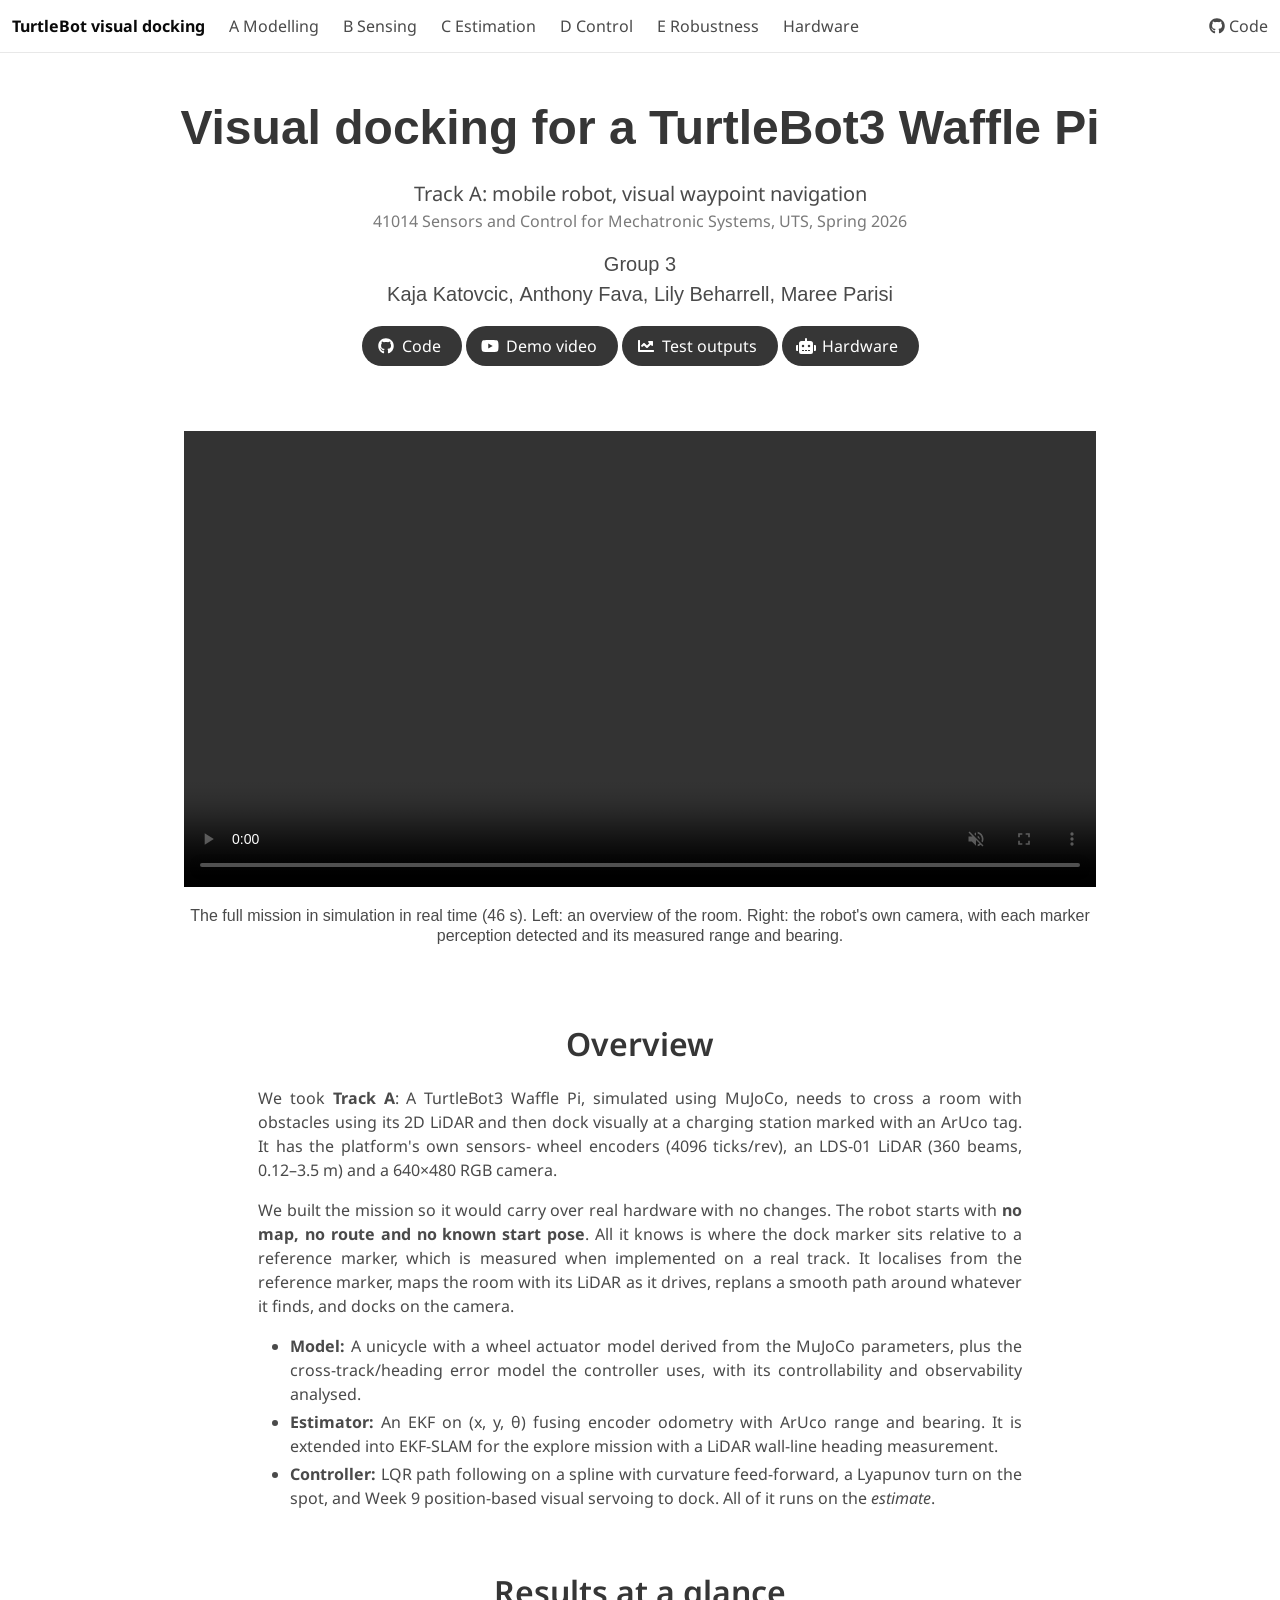
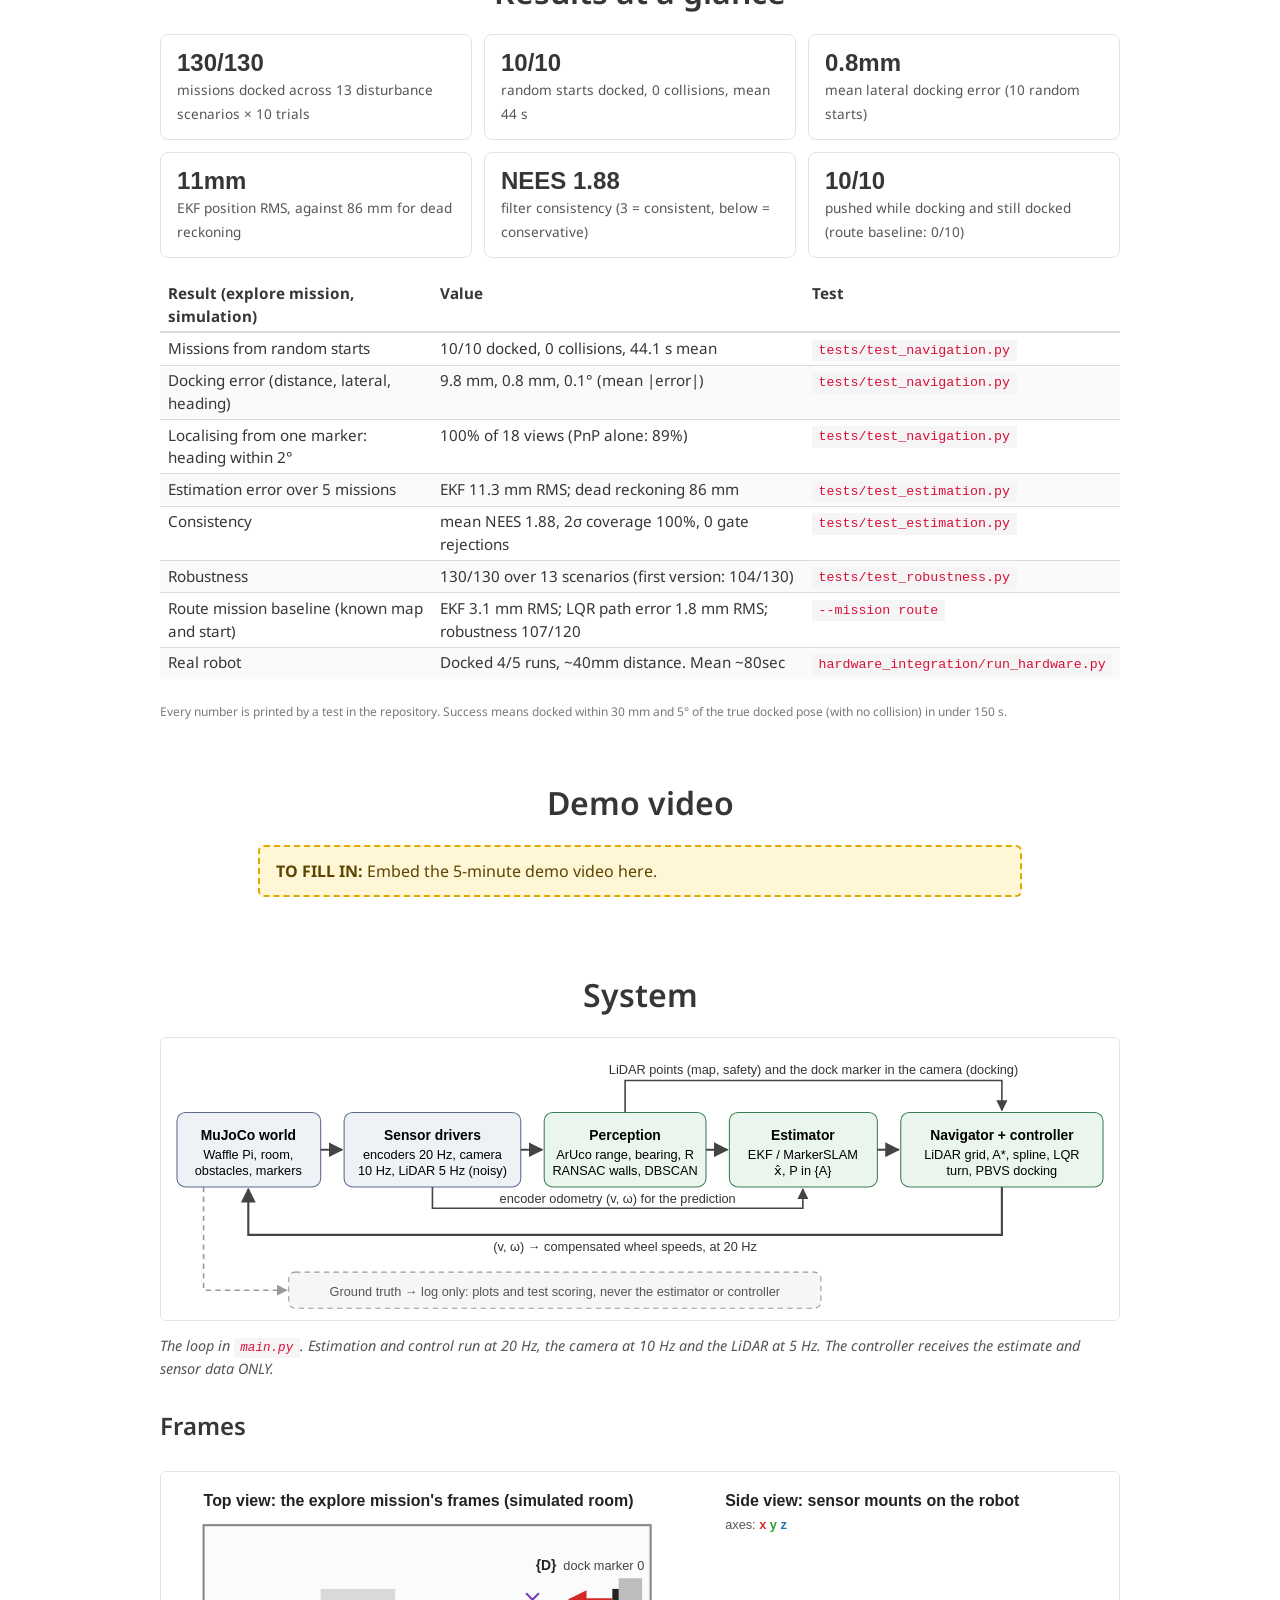
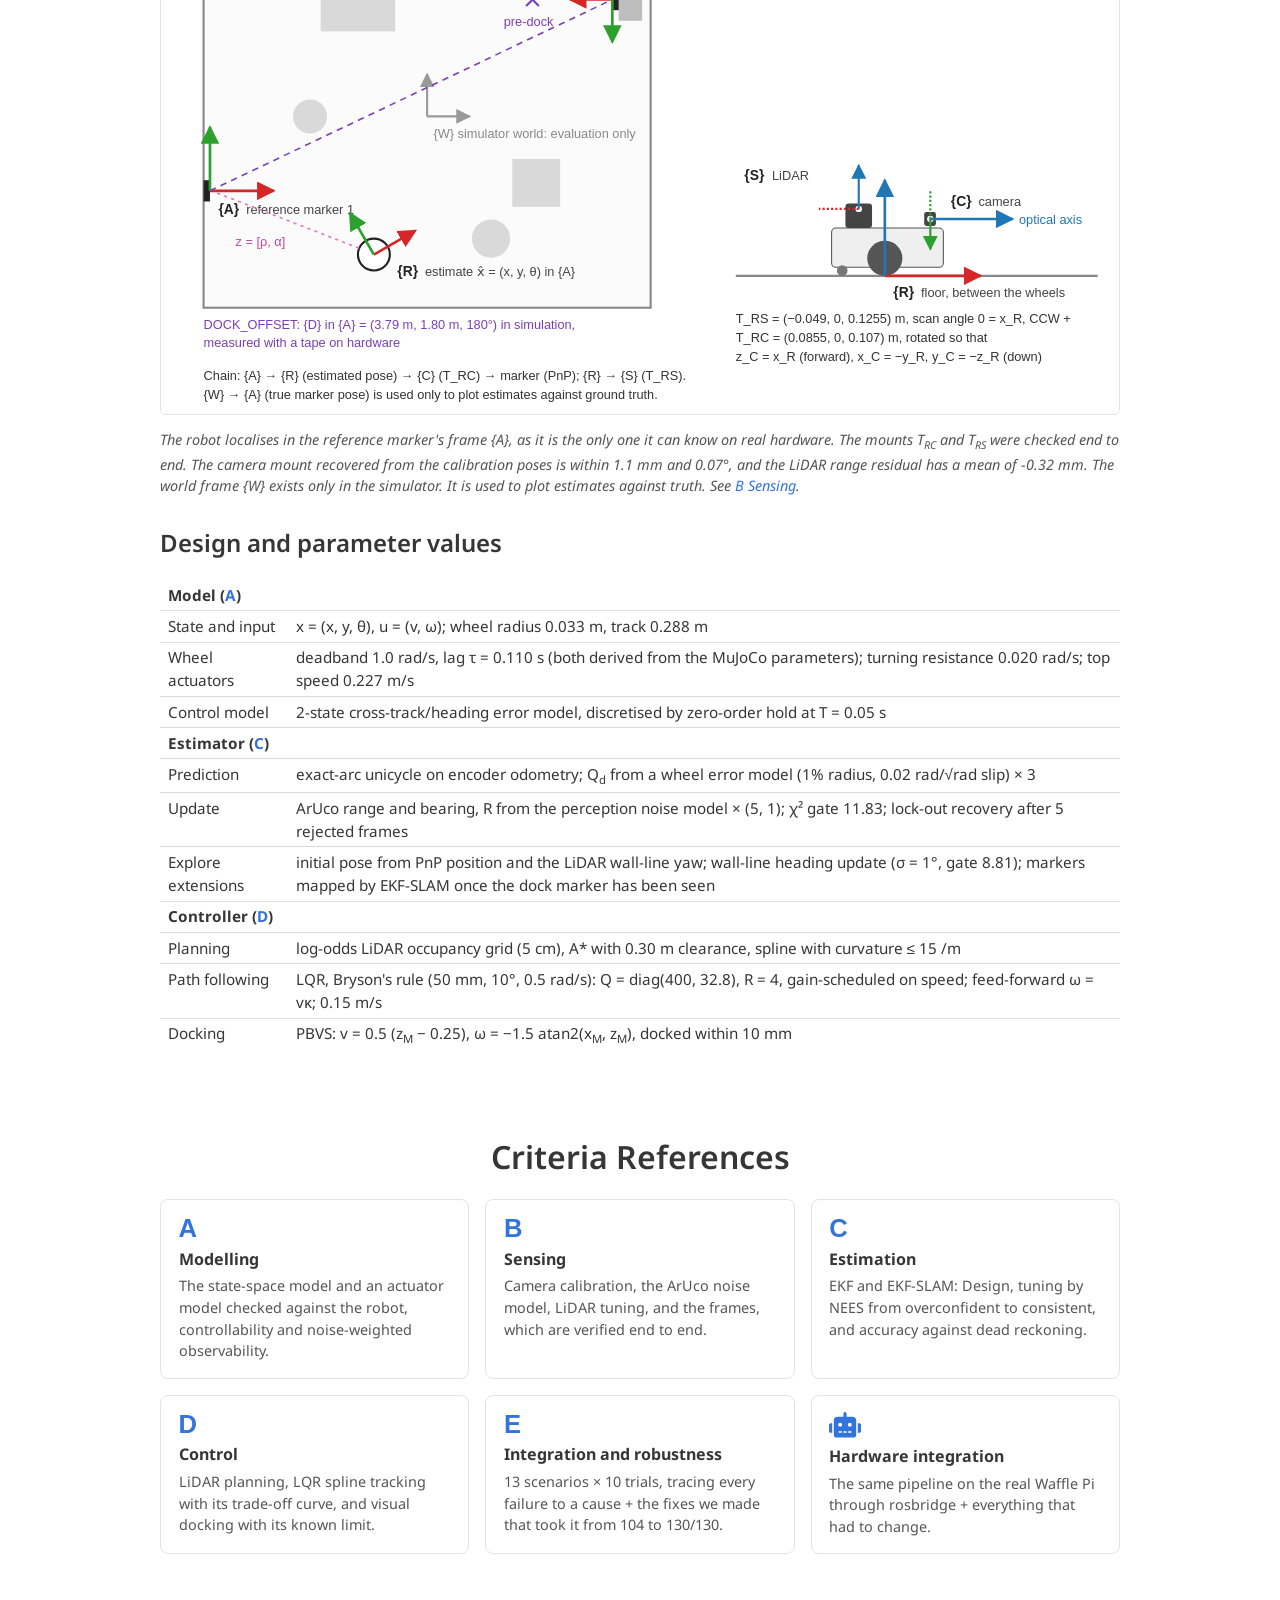
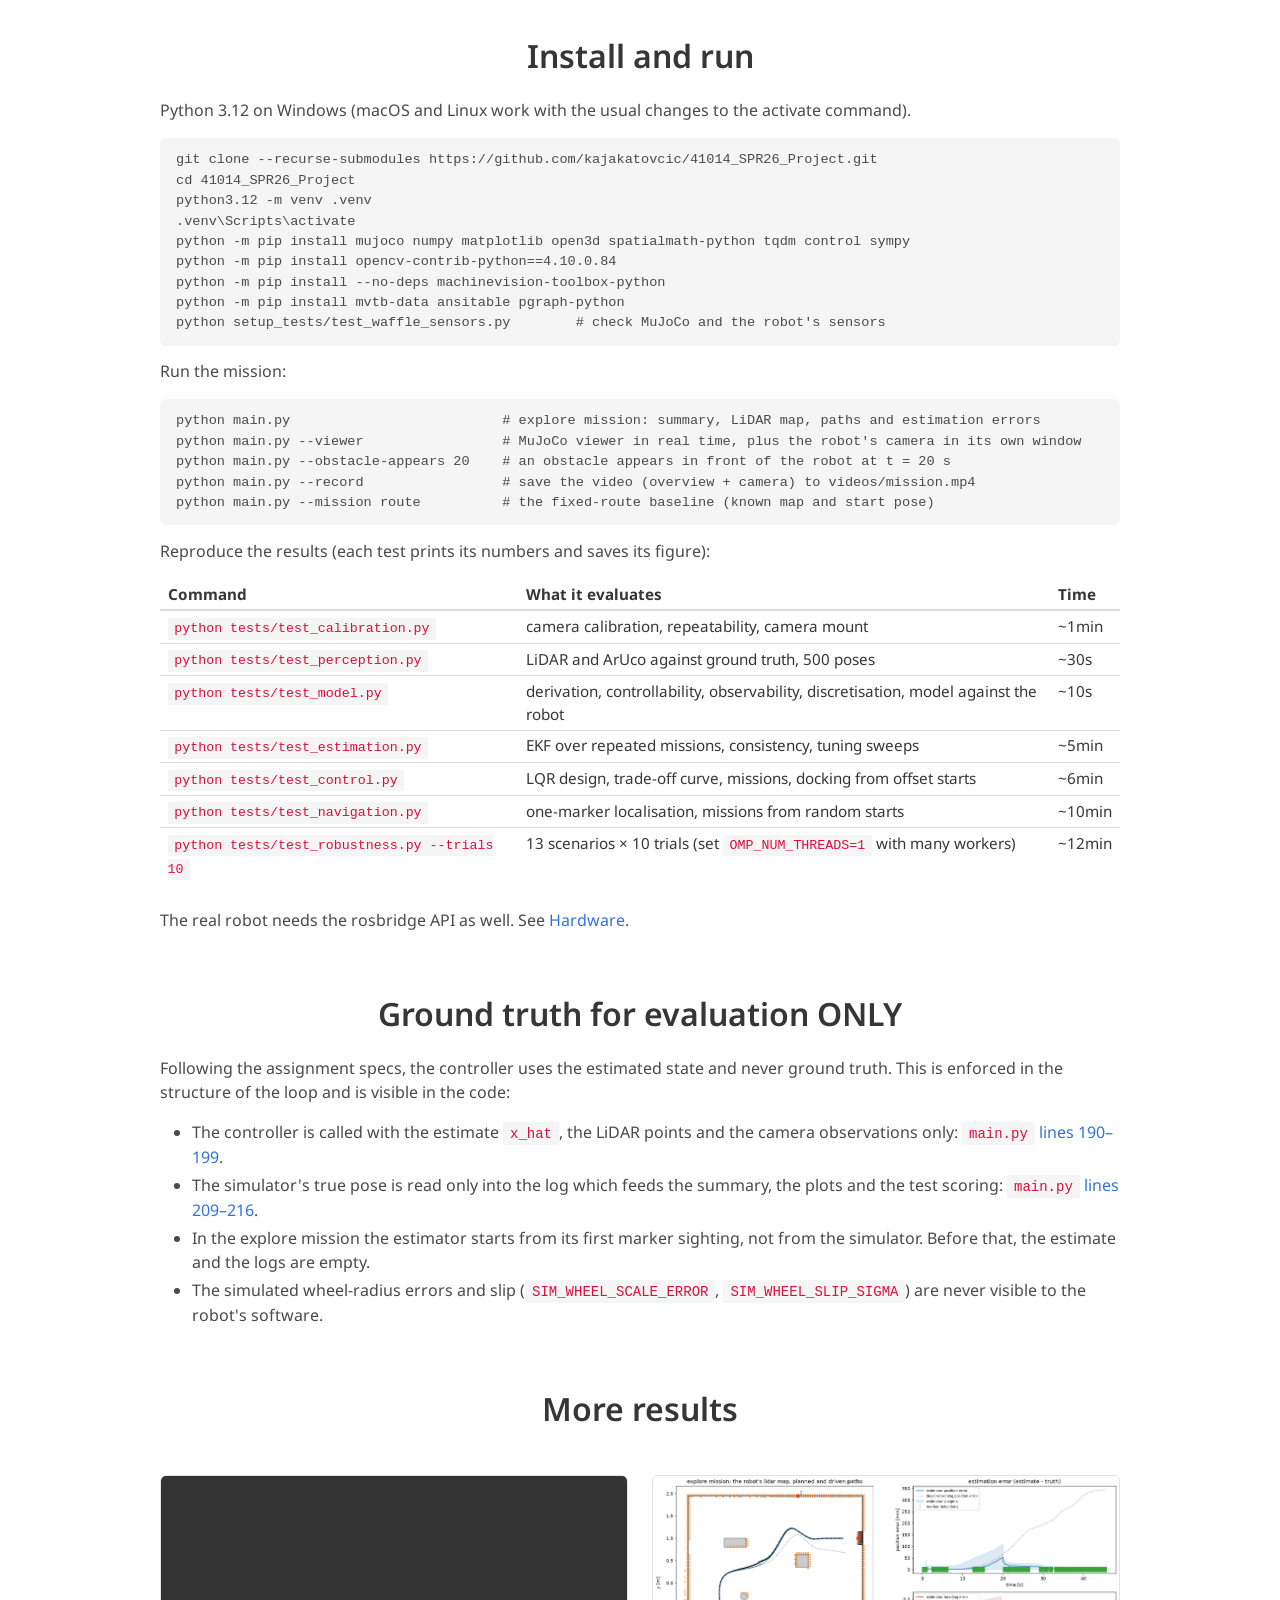
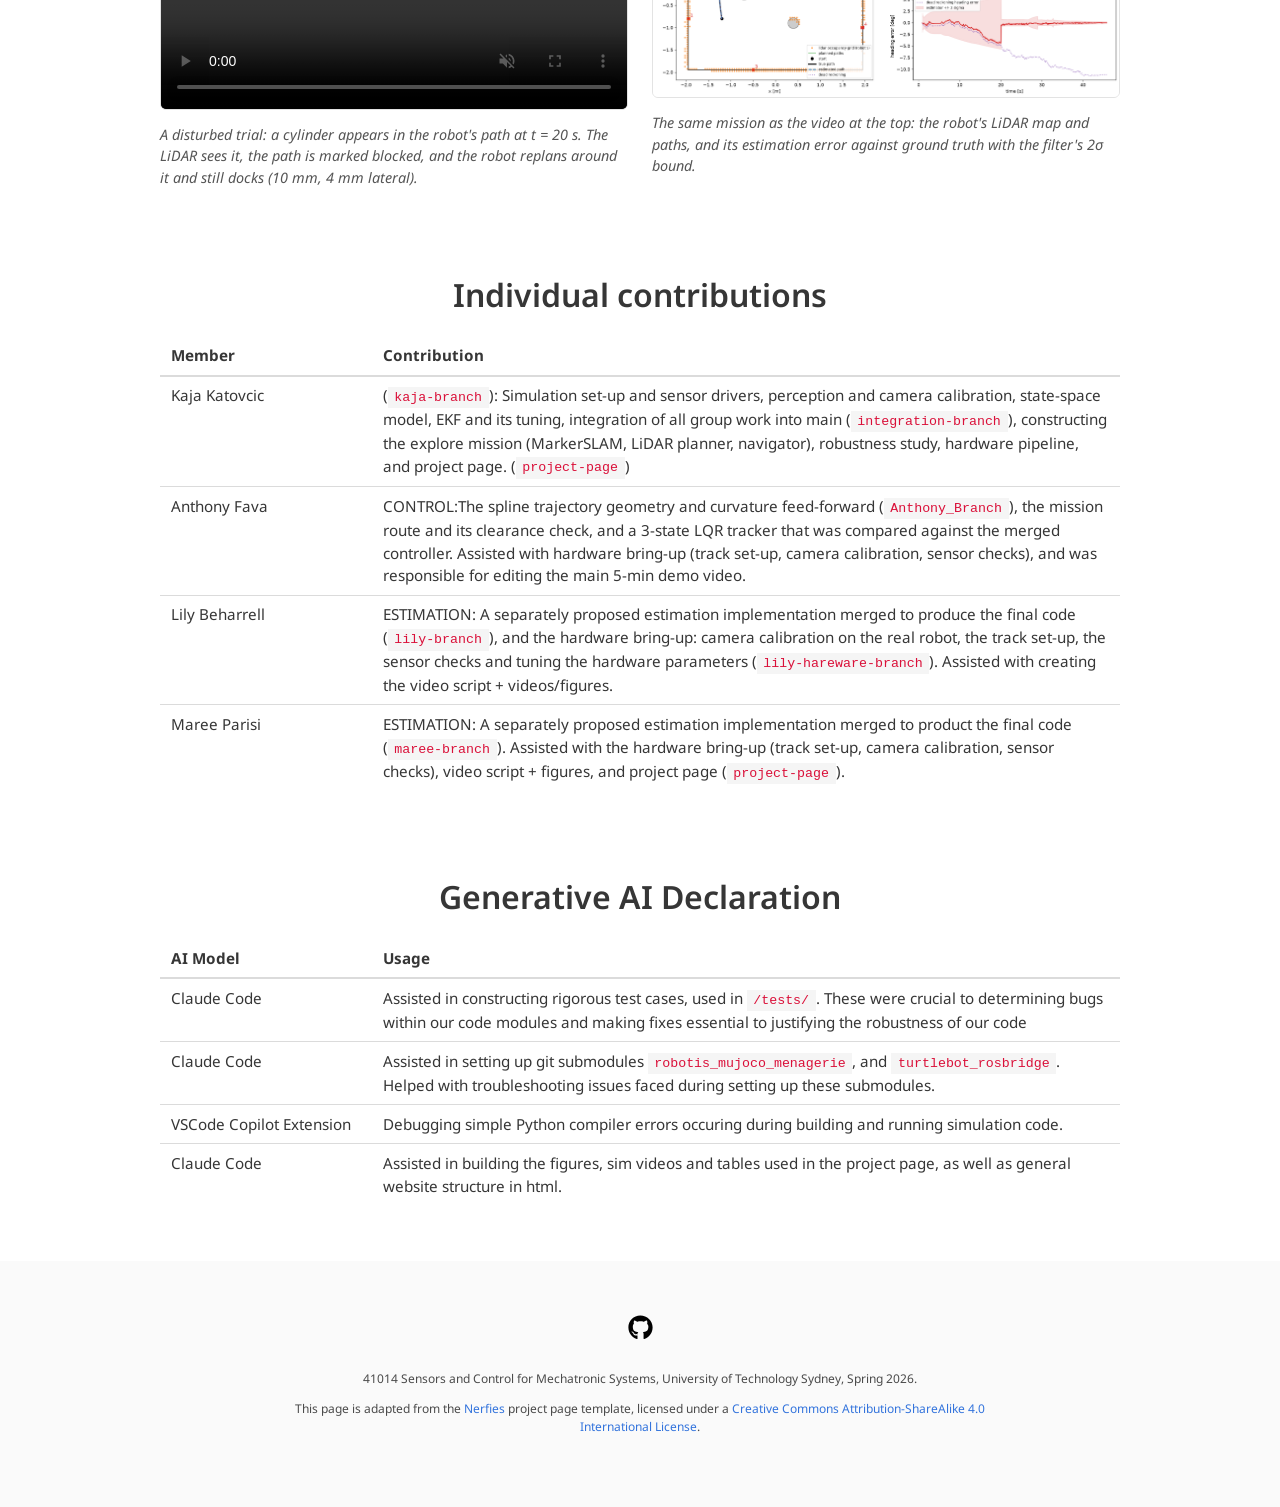
==== index.html @ 9cd551b8 "Project page: overview, criteria A-E and hardware pages" ====
<!DOCTYPE html>
<html lang="en">
<head>
  <meta charset="utf-8">
  <meta name="description"
        content="41014 Sensors and Control - Track A: A TurtleBot3 Waffle Pi that localises from an ArUco marker, plans around obstacles on its own LiDAR map, tracks a spline with LQR and docks visually at its charger.">
  <meta name="keywords" content="TurtleBot3, EKF, LQR, visual servoing, ArUco, MuJoCo, LiDAR">
  <meta name="viewport" content="width=device-width, initial-scale=1">
  <title>TurtleBot Visual Docking</title>

  <link href="https://fonts.googleapis.com/css?family=Google+Sans|Noto+Sans|Castoro" rel="stylesheet">
  <link rel="stylesheet" href="./static/css/bulma.min.css">
  <link rel="stylesheet" href="./static/css/fontawesome.all.min.css">
  <link rel="stylesheet" href="./static/css/index.css">
  <link rel="stylesheet" href="./static/css/project.css">
  <link rel="icon" href="./static/images/favicon.svg">

  <script src="https://ajax.googleapis.com/ajax/libs/jquery/3.5.1/jquery.min.js"></script>
  <script defer src="./static/js/fontawesome.all.min.js"></script>
  <script src="./static/js/index.js"></script>
</head>
<body>

<nav class="navbar" role="navigation" aria-label="main navigation">
  <div class="navbar-brand">
    <a class="navbar-item has-text-weight-bold is-active" href="./index.html">TurtleBot visual docking</a>
    <a role="button" class="navbar-burger" aria-label="menu" aria-expanded="false">
      <span aria-hidden="true"></span>
      <span aria-hidden="true"></span>
      <span aria-hidden="true"></span>
    </a>
  </div>
  <div class="navbar-menu">
    <div class="navbar-start">
      <a class="navbar-item" href="./modelling.html">A&nbsp;Modelling</a>
      <a class="navbar-item" href="./sensing.html">B&nbsp;Sensing</a>
      <a class="navbar-item" href="./estimation.html">C&nbsp;Estimation</a>
      <a class="navbar-item" href="./control.html">D&nbsp;Control</a>
      <a class="navbar-item" href="./robustness.html">E&nbsp;Robustness</a>
      <a class="navbar-item" href="./hardware.html">Hardware</a>
    </div>
    <div class="navbar-end">
      <a class="navbar-item" href="https://github.com/kajakatovcic/41014_SPR26_Project">
        <span class="icon"><i class="fab fa-github"></i></span><span>Code</span>
      </a>
    </div>
  </div>
</nav>


<section class="hero">
  <div class="hero-body">
    <div class="container is-max-desktop">
      <div class="columns is-centered">
        <div class="column has-text-centered">
          <h1 class="title is-1 publication-title">Visual docking for a TurtleBot3 Waffle Pi</h1>
          <p class="is-size-5">Track A: mobile robot, visual waypoint navigation</p>
          <p class="is-size-6 has-text-grey">41014 Sensors and Control for Mechatronic Systems, UTS, Spring 2026</p>

          <p class="is-size-5 publication-authors" style="margin-top: 1rem;">
            Group 3
          </p>
          <div class="is-size-5 publication-authors">
            <span class="author-block">Kaja Katovcic,</span>
            <span class="author-block">Anthony Fava,</span>
            <span class="author-block">Lily Beharrell,</span>
            <span class="author-block">Maree Parisi</span>
          </div>

          <div class="column has-text-centered">
            <div class="publication-links">
              <span class="link-block">
                <a href="https://github.com/kajakatovcic/41014_SPR26_Project"
                   class="external-link button is-normal is-rounded is-dark">
                  <span class="icon"><i class="fab fa-github"></i></span>
                  <span>Code</span>
                </a>
              </span>
              <span class="link-block">
                <a href="#demo" class="button is-normal is-rounded is-dark">
                  <span class="icon"><i class="fab fa-youtube"></i></span>
                  <span>Demo video</span>
                </a>
              </span>
              <span class="link-block">
                <a href="https://github.com/kajakatovcic/41014_SPR26_Project/tree/main/findings"
                   class="external-link button is-normal is-rounded is-dark">
                  <span class="icon"><i class="fas fa-chart-line"></i></span>
                  <span>Test outputs</span>
                </a>
              </span>
              <span class="link-block">
                <a href="./hardware.html" class="button is-normal is-rounded is-dark">
                  <span class="icon"><i class="fas fa-robot"></i></span>
                  <span>Hardware</span>
                </a>
              </span>
            </div>
          </div>
        </div>
      </div>
    </div>
  </div>
</section>


<section class="hero teaser">
  <div class="container is-max-desktop">
    <div class="hero-body">
      <video id="teaser" autoplay muted loop playsinline controls width="100%">
        <source src="./static/videos/mission.mp4" type="video/mp4">
      </video>
      <h2 class="subtitle has-text-centered is-size-6" style="margin-top: 0.75rem;">
        The full mission in simulation in real time (46&nbsp;s). Left: an overview of the room. Right: the robot's own
        camera, with each marker perception detected and its measured range and bearing.
      </h2>
    </div>
  </div>
</section>


<section class="section section-tight">
  <div class="container is-max-desktop">
    <div class="columns is-centered">
      <div class="column is-four-fifths">
        <h2 class="title is-3 has-text-centered">Overview</h2>
        <div class="content has-text-justified">
          <p>
            We took <b>Track A</b>: A TurtleBot3 Waffle Pi, simulated using MuJoCo, needs to cross a room with obstacles using
            its 2D LiDAR and then dock visually at a charging station marked with an ArUco tag. It has the platform's
            own sensors- wheel encoders (4096 ticks/rev), an LDS-01 LiDAR (360 beams, 0.12&ndash;3.5&nbsp;m) and a
            640&times;480 RGB camera.
          </p>
          <p>
            We built the mission so it would carry over real hardware with no changes. The robot starts with
            <b>no map, no route and no known start pose</b>. All it knows is where the dock marker sits relative to a
            reference marker, which is measured when implemented on a real track. It localises from the reference marker, maps the
            room with its LiDAR as it drives, replans a smooth path around whatever it finds, and docks on the camera.
          </p>
          <ul>
            <li><b>Model:</b> A unicycle with a wheel actuator model derived from the MuJoCo parameters, plus the
              cross-track/heading error model the controller uses, with its controllability and observability analysed.</li>
            <li><b>Estimator:</b> An EKF on (x, y, &theta;) fusing encoder odometry with ArUco range and bearing. It is
              extended into EKF-SLAM for the explore mission with a LiDAR wall-line heading measurement.</li>
            <li><b>Controller:</b> LQR path following on a spline with curvature feed-forward, a Lyapunov turn on the
              spot, and Week&nbsp;9 position-based visual servoing to dock. All of it runs on the <i>estimate</i>.</li>
          </ul>
        </div>
      </div>
    </div>
  </div>
</section>


<section class="section section-tight">
  <div class="container is-max-desktop">
    <h2 class="title is-3 has-text-centered">Results at a glance</h2>
    <div class="stat-grid three">
      <div class="stat"><strong>130/130</strong><span>missions docked across 13 disturbance scenarios &times; 10 trials</span></div>
      <div class="stat"><strong>10/10</strong><span>random starts docked, 0 collisions, mean 44&nbsp;s</span></div>
      <div class="stat"><strong>0.8mm</strong><span>mean lateral docking error (10 random starts)</span></div>
      <div class="stat"><strong>11mm</strong><span>EKF position RMS, against 86&nbsp;mm for dead reckoning</span></div>
      <div class="stat"><strong>NEES 1.88</strong><span>filter consistency (3 = consistent, below = conservative)</span></div>
      <div class="stat"><strong>10/10</strong><span>pushed while docking and still docked (route baseline: 0/10)</span></div>
    </div>
    <div class="content">
      <div class="table-wrap">
        <table class="table is-striped is-narrow is-fullwidth">
          <thead>
            <tr><th>Result (explore mission, simulation)</th><th>Value</th><th>Test</th></tr>
          </thead>
          <tbody>
            <tr><td>Missions from random starts</td><td>10/10 docked, 0 collisions, 44.1&nbsp;s mean</td><td><code>tests/test_navigation.py</code></td></tr>
            <tr><td>Docking error (distance, lateral, heading)</td><td>9.8&nbsp;mm, 0.8&nbsp;mm, 0.1&deg; (mean |error|)</td><td><code>tests/test_navigation.py</code></td></tr>
            <tr><td>Localising from one marker: heading within 2&deg;</td><td>100% of 18 views (PnP alone: 89%)</td><td><code>tests/test_navigation.py</code></td></tr>
            <tr><td>Estimation error over 5 missions</td><td>EKF 11.3&nbsp;mm RMS; dead reckoning 86&nbsp;mm</td><td><code>tests/test_estimation.py</code></td></tr>
            <tr><td>Consistency</td><td>mean NEES 1.88, 2&sigma; coverage 100%, 0 gate rejections</td><td><code>tests/test_estimation.py</code></td></tr>
            <tr><td>Robustness</td><td>130/130 over 13 scenarios (first version: 104/130)</td><td><code>tests/test_robustness.py</code></td></tr>
            <tr><td>Route mission baseline (known map and start)</td><td>EKF 3.1&nbsp;mm RMS; LQR path error 1.8&nbsp;mm RMS; robustness 107/120</td><td><code>--mission route</code></td></tr>
            <tr><td>Real robot</td><td>Docked 4/5 runs, ~40mm distance. Mean ~80sec</td><td><code>hardware_integration/run_hardware.py</code></td></tr>
          </tbody>
        </table>
      </div>
      <p class="is-size-7 has-text-grey">
        Every number is printed by a test in the repository.
        Success means docked within 30&nbsp;mm and 5&deg; of the true docked pose (with no collision) in under 150&nbsp;s.
      </p>
    </div>
  </div>
</section>


<section class="section section-tight" id="demo">
  <div class="container is-max-desktop">
    <div class="columns is-centered has-text-centered">
      <div class="column is-four-fifths">
        <h2 class="title is-3">Demo video</h2>
        <!-- TODO: upload the 5-minute video (YouTube, unlisted), then replace this block with:
        <div class="publication-video">
          <iframe src="https://www.youtube.com/embed/VIDEO_ID?rel=0"
                  frameborder="0" allow="autoplay; encrypted-media" allowfullscreen></iframe>
        </div>
        -->
        <div class="todo has-text-left">
          Embed the 5-minute demo video here. 
        </div>
      </div>
    </div>
  </div>
</section>


<section class="section section-tight">
  <div class="container is-max-desktop">
    <h2 class="title is-3 has-text-centered">System</h2>
    <div class="content">
      <figure class="fig">
        <img src="./static/figures/pipeline.svg" alt="Pipeline: MuJoCo world, sensor drivers, perception, estimator, navigator and controller, wheel commands back to the world; ground truth only to the log">
        <figcaption>
          The loop in <code>main.py</code>. Estimation and control run at 20&nbsp;Hz, the camera at 10&nbsp;Hz and the LiDAR
          at 5&nbsp;Hz. The controller receives the estimate and sensor data ONLY.
        </figcaption>
      </figure>

      <h3 class="title is-4">Frames</h3>
      <figure class="fig">
        <img src="./static/figures/frames.svg" alt="Frame diagram: reference marker frame A, dock marker D, robot R, camera C, LiDAR S, and the simulator world W used only for evaluation">
        <figcaption>
          The robot localises in the reference marker's frame {A}, as it is the only one it can know on real
          hardware. The mounts T<sub>RC</sub> and T<sub>RS</sub> were checked end to end. The camera mount recovered
          from the calibration poses is within 1.1&nbsp;mm and 0.07&deg;, and the LiDAR range residual has a mean of
          &minus;0.32&nbsp;mm. The world frame {W} exists only in the simulator. It is used to plot estimates against
          truth. See <a href="./sensing.html#frames">B&nbsp;Sensing</a>.
        </figcaption>
      </figure>

      <h3 class="title is-4">Design and parameter values</h3>
      <div class="table-wrap">
        <table class="table is-narrow is-fullwidth">
          <tbody>
            <tr><th colspan="2">Model (<a href="./modelling.html">A</a>)</th></tr>
            <tr><td>State and input</td><td>x = (x, y, &theta;), u = (v, &omega;); wheel radius 0.033&nbsp;m, track 0.288&nbsp;m</td></tr>
            <tr><td>Wheel actuators</td><td>deadband 1.0&nbsp;rad/s, lag &tau; = 0.110&nbsp;s (both derived from the MuJoCo parameters); turning resistance 0.020&nbsp;rad/s; top speed 0.227&nbsp;m/s</td></tr>
            <tr><td>Control model</td><td>2-state cross-track/heading error model, discretised by zero-order hold at T = 0.05&nbsp;s</td></tr>
            <tr><th colspan="2">Estimator (<a href="./estimation.html">C</a>)</th></tr>
            <tr><td>Prediction</td><td>exact-arc unicycle on encoder odometry; Q<sub>d</sub> from a wheel error model (1% radius, 0.02&nbsp;rad/&radic;rad slip) &times; 3</td></tr>
            <tr><td>Update</td><td>ArUco range and bearing, R from the perception noise model &times; (5, 1); &chi;&sup2; gate 11.83; lock-out recovery after 5 rejected frames</td></tr>
            <tr><td>Explore extensions</td><td>initial pose from PnP position and the LiDAR wall-line yaw; wall-line heading update (&sigma; = 1&deg;, gate 8.81); markers mapped by EKF-SLAM once the dock marker has been seen</td></tr>
            <tr><th colspan="2">Controller (<a href="./control.html">D</a>)</th></tr>
            <tr><td>Planning</td><td>log-odds LiDAR occupancy grid (5&nbsp;cm), A* with 0.30&nbsp;m clearance, spline with curvature &le; 15&nbsp;/m</td></tr>
            <tr><td>Path following</td><td>LQR, Bryson's rule (50&nbsp;mm, 10&deg;, 0.5&nbsp;rad/s): Q = diag(400, 32.8), R = 4, gain-scheduled on speed; feed-forward &omega; = v&kappa;; 0.15&nbsp;m/s</td></tr>
            <tr><td>Docking</td><td>PBVS: v = 0.5 (z<sub>M</sub> &minus; 0.25), &omega; = &minus;1.5 atan2(x<sub>M</sub>, z<sub>M</sub>), docked within 10&nbsp;mm</td></tr>
          </tbody>
        </table>
      </div>
    </div>
  </div>
</section>


<section class="section section-tight">
  <div class="container is-max-desktop">
    <h2 class="title is-3 has-text-centered">Criteria References</h2>
    <div class="criteria-grid">
      <a class="criterion-card" href="./modelling.html">
        <div class="letter">A</div><div class="name">Modelling</div>
        <p>The state-space model and an actuator model checked against the robot, controllability and noise-weighted observability.</p>
      </a>
      <a class="criterion-card" href="./sensing.html">
        <div class="letter">B</div><div class="name">Sensing</div>
        <p>Camera calibration, the ArUco noise model, LiDAR tuning, and the frames, which are verified end to end.</p>
      </a>
      <a class="criterion-card" href="./estimation.html">
        <div class="letter">C</div><div class="name">Estimation</div>
        <p>EKF and EKF-SLAM: Design, tuning by NEES from overconfident to consistent, and accuracy against dead reckoning.</p>
      </a>
      <a class="criterion-card" href="./control.html">
        <div class="letter">D</div><div class="name">Control</div>
        <p>LiDAR planning, LQR spline tracking with its trade-off curve, and visual docking with its known limit.</p>
      </a>
      <a class="criterion-card" href="./robustness.html">
        <div class="letter">E</div><div class="name">Integration and robustness</div>
        <p>13 scenarios &times; 10 trials, tracing every failure to a cause + the fixes we made that took it from 104 to 130/130.</p>
      </a>
      <a class="criterion-card" href="./hardware.html">
        <div class="letter"><i class="fas fa-robot"></i></div><div class="name">Hardware integration</div>
        <p>The same pipeline on the real Waffle Pi through rosbridge + everything that had to change.</p>
      </a>
    </div>
  </div>
</section>


<section class="section section-tight">
  <div class="container is-max-desktop content">
    <h2 class="title is-3 has-text-centered">Install and run</h2>
    <p>Python 3.12 on Windows (macOS and Linux work with the usual changes to the activate command).</p>
    <pre class="cmd">git clone --recurse-submodules https://github.com/kajakatovcic/41014_SPR26_Project.git
cd 41014_SPR26_Project
python3.12 -m venv .venv
.venv\Scripts\activate
python -m pip install mujoco numpy matplotlib open3d spatialmath-python tqdm control sympy
python -m pip install opencv-contrib-python==4.10.0.84
python -m pip install --no-deps machinevision-toolbox-python
python -m pip install mvtb-data ansitable pgraph-python
python setup_tests/test_waffle_sensors.py        # check MuJoCo and the robot's sensors</pre>
    <p>Run the mission:</p>
    <pre class="cmd">python main.py                          # explore mission: summary, LiDAR map, paths and estimation errors
python main.py --viewer                 # MuJoCo viewer in real time, plus the robot's camera in its own window
python main.py --obstacle-appears 20    # an obstacle appears in front of the robot at t = 20 s
python main.py --record                 # save the video (overview + camera) to videos/mission.mp4
python main.py --mission route          # the fixed-route baseline (known map and start pose)</pre>
    <p>Reproduce the results (each test prints its numbers and saves its figure):</p>
    <div class="table-wrap">
      <table class="table is-narrow is-fullwidth">
        <thead><tr><th>Command</th><th>What it evaluates</th><th>Time</th></tr></thead>
        <tbody>
          <tr><td><code>python tests/test_calibration.py</code></td><td>camera calibration, repeatability, camera mount</td><td>~1min</td></tr>
          <tr><td><code>python tests/test_perception.py</code></td><td>LiDAR and ArUco against ground truth, 500 poses</td><td>~30s</td></tr>
          <tr><td><code>python tests/test_model.py</code></td><td>derivation, controllability, observability, discretisation, model against the robot</td><td>~10s</td></tr>
          <tr><td><code>python tests/test_estimation.py</code></td><td>EKF over repeated missions, consistency, tuning sweeps</td><td>~5min</td></tr>
          <tr><td><code>python tests/test_control.py</code></td><td>LQR design, trade-off curve, missions, docking from offset starts</td><td>~6min</td></tr>
          <tr><td><code>python tests/test_navigation.py</code></td><td>one-marker localisation, missions from random starts</td><td>~10min</td></tr>
          <tr><td><code>python tests/test_robustness.py --trials 10</code></td><td>13 scenarios &times; 10 trials (set <code>OMP_NUM_THREADS=1</code> with many workers)</td><td>~12min</td></tr>
        </tbody>
      </table>
    </div>
    <p>The real robot needs the rosbridge API as well. See <a href="./hardware.html">Hardware</a>.</p>
  </div>
</section>


<section class="section section-tight">
  <div class="container is-max-desktop content">
    <h2 class="title is-3 has-text-centered">Ground truth for evaluation ONLY</h2>
    <p>
      Following the assignment specs, the controller uses the estimated state and never ground truth. This is enforced in the
      structure of the loop and is visible in the code:
    </p>
    <ul>
      <li>The controller is called with the estimate <code>x_hat</code>, the LiDAR points and the camera
        observations only:
        <a href="https://github.com/kajakatovcic/41014_SPR26_Project/blob/main/main.py#L190-L199"><code>main.py</code> lines 190&ndash;199</a>.</li>
      <li>The simulator's true pose is read only into the log which feeds the summary, the plots and the test scoring:
        <a href="https://github.com/kajakatovcic/41014_SPR26_Project/blob/main/main.py#L209-L216"><code>main.py</code> lines 209&ndash;216</a>.</li>
      <li>In the explore mission the estimator starts from its first marker sighting, not from the simulator. Before
        that, the estimate and the logs are empty.</li>
      <li>The simulated wheel-radius errors and slip (<code>SIM_WHEEL_SCALE_ERROR</code>, <code>SIM_WHEEL_SLIP_SIGMA</code>)
        are never visible to the robot's software.</li>
    </ul>
  </div>
</section>


<section class="section section-tight">
  <div class="container is-max-desktop content">
    <h2 class="title is-3 has-text-centered">More results</h2>
    <div class="columns">
      <div class="column">
        <figure class="fig">
          <video controls muted playsinline preload="metadata" width="100%">
            <source src="./static/videos/obstacle.mp4" type="video/mp4">
          </video>
          <figcaption>A disturbed trial: a cylinder appears in the robot's path at t = 20&nbsp;s. The LiDAR sees it,
            the path is marked blocked, and the robot replans around it and still docks (10&nbsp;mm, 4&nbsp;mm lateral).</figcaption>
        </figure>
      </div>
      <div class="column">
        <figure class="fig">
          <img src="./static/figures/main_explore.png" alt="The robot's LiDAR map, planned and driven paths, and estimation error with its 2-sigma bound against ground truth">
          <figcaption>The same mission as the video at the top: the robot's LiDAR map and paths, and its estimation
            error against ground truth with the filter's 2&sigma; bound.</figcaption>
        </figure>
      </div>
    </div>
  </div>
</section>


<section class="section section-tight" id="contributions">
  <div class="container is-max-desktop content">
    <h2 class="title is-3 has-text-centered">Individual contributions</h2>
    <div class="table-wrap">
      <table class="table is-fullwidth">
        <thead><tr><th style="width: 22%;">Member</th><th>Contribution</th></tr></thead>
        <tbody>
          <tr>
            <td>Kaja Katovcic</td>
            <td> (<code>kaja-branch</code>): Simulation set-up and sensor drivers, perception and camera calibration, state-space model, EKF and
              its tuning, integration of all group work into main (<code>integration-branch</code>), constructing the
              explore mission (MarkerSLAM, LiDAR planner, navigator), robustness study, hardware pipeline, 
              and project page. (<code>project-page</code>)</td>
          </tr>
          <tr>
            <td>Anthony Fava</td>
            <td>CONTROL:The spline trajectory geometry and curvature feed-forward (<code>Anthony_Branch</code>), the mission route and its clearance
              check, and a 3-state LQR tracker that was compared against the merged controller. Assisted with
              hardware bring-up (track set-up, camera calibration, sensor checks), and was responsible for 
              editing the main 5-min demo video.</td>
          </tr>
          <tr>
            <td>Lily Beharrell</td>
            <td>ESTIMATION: A separately proposed estimation implementation merged to produce the final
              code (<code>lily-branch</code>), and the hardware bring-up: camera calibration on the real robot, 
              the track set-up, the sensor checks and tuning the hardware parameters (<code>lily-hareware-branch</code>). Assisted with
              creating the video script + videos/figures. </td>
          </tr>
          <tr>
            <td>Maree Parisi</td>
            <td>ESTIMATION: A separately proposed estimation implementation merged to product the final
              code (<code>maree-branch</code>). Assisted with the hardware bring-up (track set-up, camera calibration,
              sensor checks), video script + figures, and project page (<code>project-page</code>).
            </td>
          </tr>
        </tbody>
      </table>
    </div>
  </div>
</section>

<section class="section section-tight" id="contributions">
  <div class="container is-max-desktop content">
    <h2 class="title is-3 has-text-centered">Generative AI Declaration</h2>
    <div class="table-wrap">
      <table class="table is-fullwidth">
        <thead><tr><th style="width: 22%;">AI Model</th><th>Usage</th></tr></thead>
        <tbody>
          <tr>
            <td>Claude Code</td>
            <td>Assisted in constructing rigorous test cases, used in <code>/tests/</code>. These were crucial
              to determining bugs within our code modules and making fixes essential to justifying the 
              robustness of our code</td>
          </tr>
          <tr>
            <td>Claude Code</td>
            <td>Assisted in setting up git submodules <code>robotis_mujoco_menagerie</code>, and 
                <code>turtlebot_rosbridge</code>. Helped with troubleshooting issues faced during
                setting up these submodules.</td>
          </tr>
          <tr>
            <td>VSCode Copilot Extension</td>
            <td>Debugging simple Python compiler errors occuring during building and running simulation code.
            </td>
          </tr>
          <tr>
            <td>Claude Code</td>
            <td>Assisted in building the figures, sim videos and tables used in the project page, as well
                as general website structure in html.
            </td>
          </tr>
        </tbody>
      </table>
    </div>
  </div>
</section>


<footer class="footer">
  <div class="container">
    <div class="content has-text-centered">
      <a class="icon-link" href="https://github.com/kajakatovcic/41014_SPR26_Project">
        <i class="fab fa-github"></i>
      </a>
    </div>
    <div class="columns is-centered">
      <div class="column is-8">
        <div class="content has-text-centered is-size-7">
          <p>41014 Sensors and Control for Mechatronic Systems, University of Technology Sydney, Spring 2026.</p>
          <p>
            This page is adapted from the <a href="https://github.com/nerfies/nerfies.github.io">Nerfies</a> project
            page template, licensed under a <a rel="license" href="http://creativecommons.org/licenses/by-sa/4.0/">Creative
            Commons Attribution-ShareAlike 4.0 International License</a>.
          </p>
        </div>
      </div>
    </div>
  </div>
</footer>

</body>
</html>
---- static/css/index.css ----
body {
  font-family: 'Noto Sans', sans-serif;
}


.footer .icon-link {
    font-size: 25px;
    color: #000;
}

.link-block a {
    margin-top: 5px;
    margin-bottom: 5px;
}

.dnerf {
  font-variant: small-caps;
}


.teaser .hero-body {
  padding-top: 0;
  padding-bottom: 3rem;
}

.teaser {
  font-family: 'Google Sans', sans-serif;
}


.publication-title {
}

.publication-banner {
  max-height: parent;

}

.publication-banner video {
  position: relative;
  left: auto;
  top: auto;
  transform: none;
  object-fit: fit;
}

.publication-header .hero-body {
}

.publication-title {
    font-family: 'Google Sans', sans-serif;
}

.publication-authors {
    font-family: 'Google Sans', sans-serif;
}

.publication-venue {
    color: #555;
    width: fit-content;
    font-weight: bold;
}

.publication-awards {
    color: #ff3860;
    width: fit-content;
    font-weight: bolder;
}

.publication-authors {
}

.publication-authors a {
   color: hsl(204, 86%, 53%) !important;
}

.publication-authors a:hover {
    text-decoration: underline;
}

.author-block {
  display: inline-block;
}

.publication-banner img {
}

.publication-authors {
  /*color: #4286f4;*/
}

.publication-video {
    position: relative;
    width: 100%;
    height: 0;
    padding-bottom: 56.25%;

    overflow: hidden;
    border-radius: 10px !important;
}

.publication-video iframe {
    position: absolute;
    top: 0;
    left: 0;
    width: 100%;
    height: 100%;
}

.publication-body img {
}

.results-carousel {
  overflow: hidden;
}

.results-carousel .item {
  margin: 5px;
  overflow: hidden;
  border: 1px solid #bbb;
  border-radius: 10px;
  padding: 0;
  font-size: 0;
}

.results-carousel video {
  margin: 0;
}


.interpolation-panel {
  background: #f5f5f5;
  border-radius: 10px;
}

.interpolation-panel .interpolation-image {
  width: 100%;
  border-radius: 5px;
}

.interpolation-video-column {
}

.interpolation-panel .slider {
  margin: 0 !important;
}

.interpolation-panel .slider {
  margin: 0 !important;
}

#interpolation-image-wrapper {
  width: 100%;
}
#interpolation-image-wrapper img {
  border-radius: 5px;
}
---- static/css/project.css ----
/* Project additions on top of the Nerfies template (index.css) */

.navbar { border-bottom: 1px solid #e8e8e8; }
.navbar-item.is-active { font-weight: 700; }

.section-tight { padding-top: 2rem; padding-bottom: 2rem; }
.content h3.title { margin-top: 2rem; }
.content table td, .content table th { vertical-align: top; }
.content table { font-size: 0.95rem; }
.table-wrap { overflow-x: auto; margin-bottom: 1.5rem; }
.table-wrap table { margin-bottom: 0; }

figure.fig { margin: 1.5rem 0; text-align: center; }
figure.fig img, figure.fig video { width: 100%; height: auto; border: 1px solid #e3e3e3; border-radius: 6px; background: #fff; }
figure.fig video.portrait { width: auto; max-width: 100%; max-height: 640px; background: #000; }
figure.fig figcaption { color: #555; font-size: 0.9rem; margin-top: 0.5rem; text-align: left; }

/* Things the team still has to fill in: deliberately loud so nothing is published by accident */
.todo {
  background: #fff6d6;
  border: 2px dashed #e0a800;
  border-radius: 6px;
  padding: 0.75rem 1rem;
  margin: 1rem 0;
  color: #5c4500;
}
.todo::before { content: "TO FILL IN: "; font-weight: 700; }
.todo-inline {
  background: #fff6d6;
  border: 1px dashed #e0a800;
  border-radius: 4px;
  padding: 0 0.35rem;
  color: #5c4500;
  font-weight: 600;
}

/* Callouts: where a method comes from, and what goes beyond the subject material */
.callout { border-left: 4px solid; border-radius: 4px; padding: 0.75rem 1rem; margin: 1.25rem 0; background: #fafafa; }
.callout p:last-child, .callout ul:last-child { margin-bottom: 0; }
.callout-title { font-weight: 700; margin-bottom: 0.35rem; }
.callout.tutorial { border-color: #3273dc; background: #f3f7fd; }
.callout.beyond { border-color: #23a35a; background: #f1faf4; }
.callout.limits { border-color: #b86e00; background: #fdf7ef; }

.stat-grid { display: grid; grid-template-columns: repeat(auto-fit, minmax(11rem, 1fr)); gap: 0.75rem; margin: 1.25rem 0; }
@media screen and (min-width: 769px) {
  .stat-grid.three { grid-template-columns: repeat(3, 1fr); }
}
.stat { border: 1px solid #e3e3e3; border-radius: 8px; padding: 0.85rem 1rem; background: #fff; }
.stat strong { display: block; font-size: 1.5rem; line-height: 1.2; font-family: 'Google Sans', sans-serif; }
.stat span { color: #555; font-size: 0.85rem; }

.criteria-grid { display: grid; grid-template-columns: repeat(auto-fit, minmax(15rem, 1fr)); gap: 1rem; margin: 1.25rem 0; }
.criterion-card { display: block; border: 1px solid #e3e3e3; border-radius: 8px; padding: 1rem 1.1rem; background: #fff; color: #363636; transition: border-color 0.15s, box-shadow 0.15s; }
.criterion-card:hover { border-color: #3273dc; box-shadow: 0 2px 8px rgba(0, 0, 0, 0.06); color: #363636; }
.criterion-card .letter { font-family: 'Google Sans', sans-serif; font-size: 1.6rem; font-weight: 700; color: #3273dc; line-height: 1; }
.criterion-card .name { font-weight: 700; margin: 0.3rem 0; }
.criterion-card p { font-size: 0.9rem; color: #555; margin: 0; }

pre.cmd { background: #f5f5f5; border-radius: 6px; padding: 0.75rem 1rem; font-size: 0.85rem; white-space: pre-wrap; }

.page-nav { display: flex; justify-content: space-between; gap: 1rem; flex-wrap: wrap; margin-top: 2rem; }

@media screen and (max-width: 768px) {
  .content table { font-size: 0.85rem; }
}
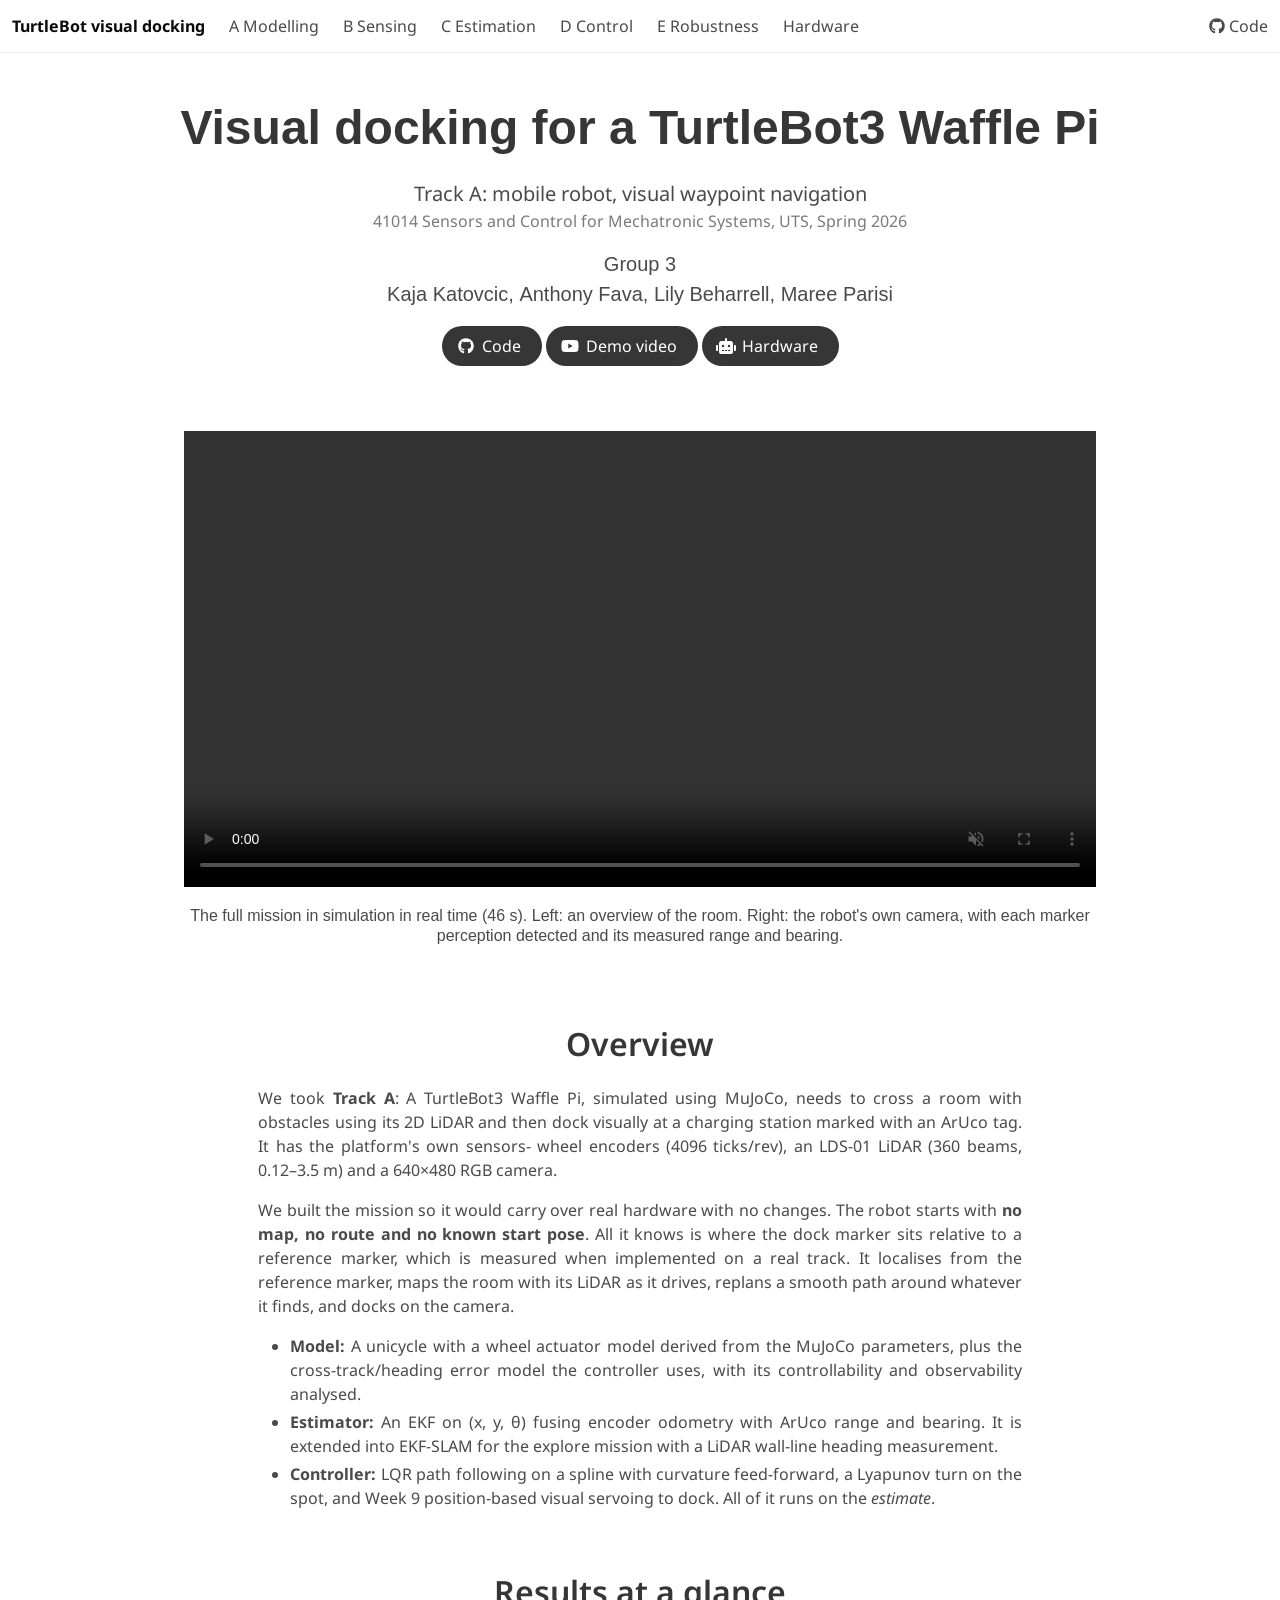
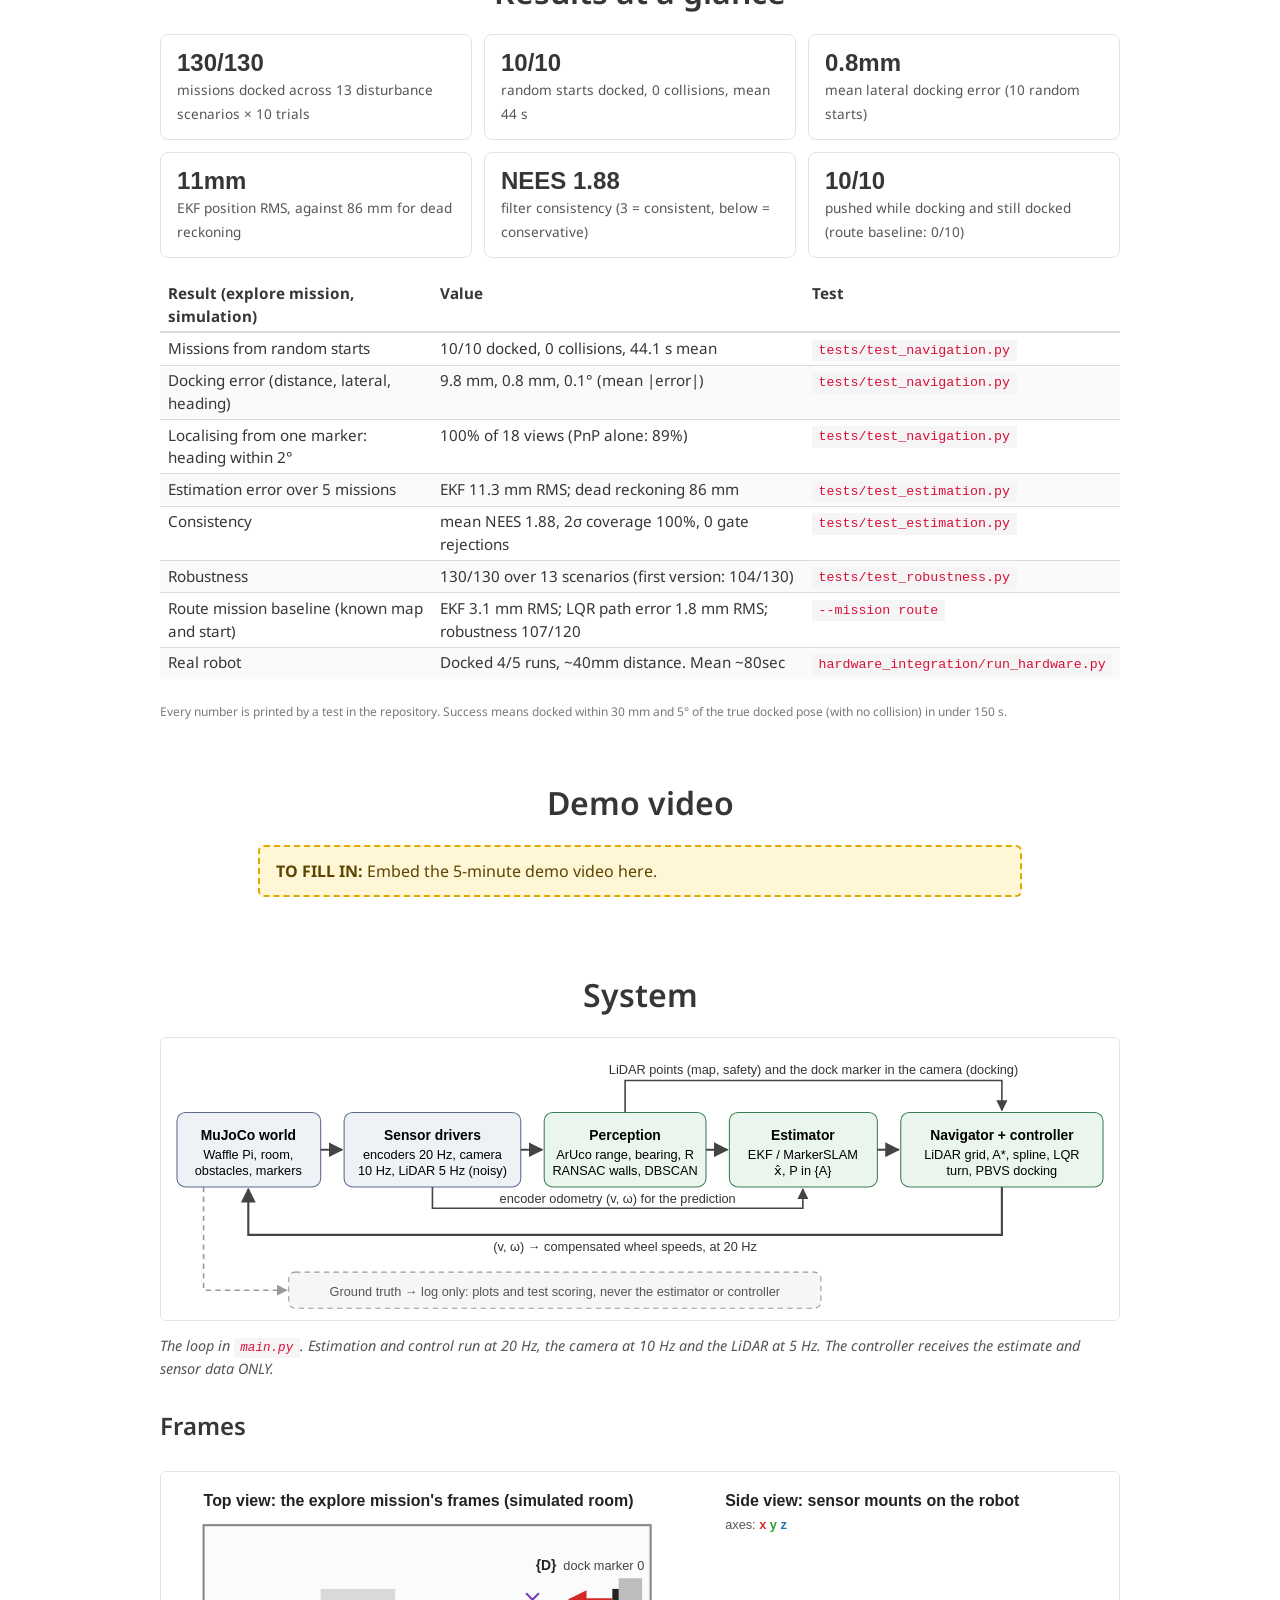
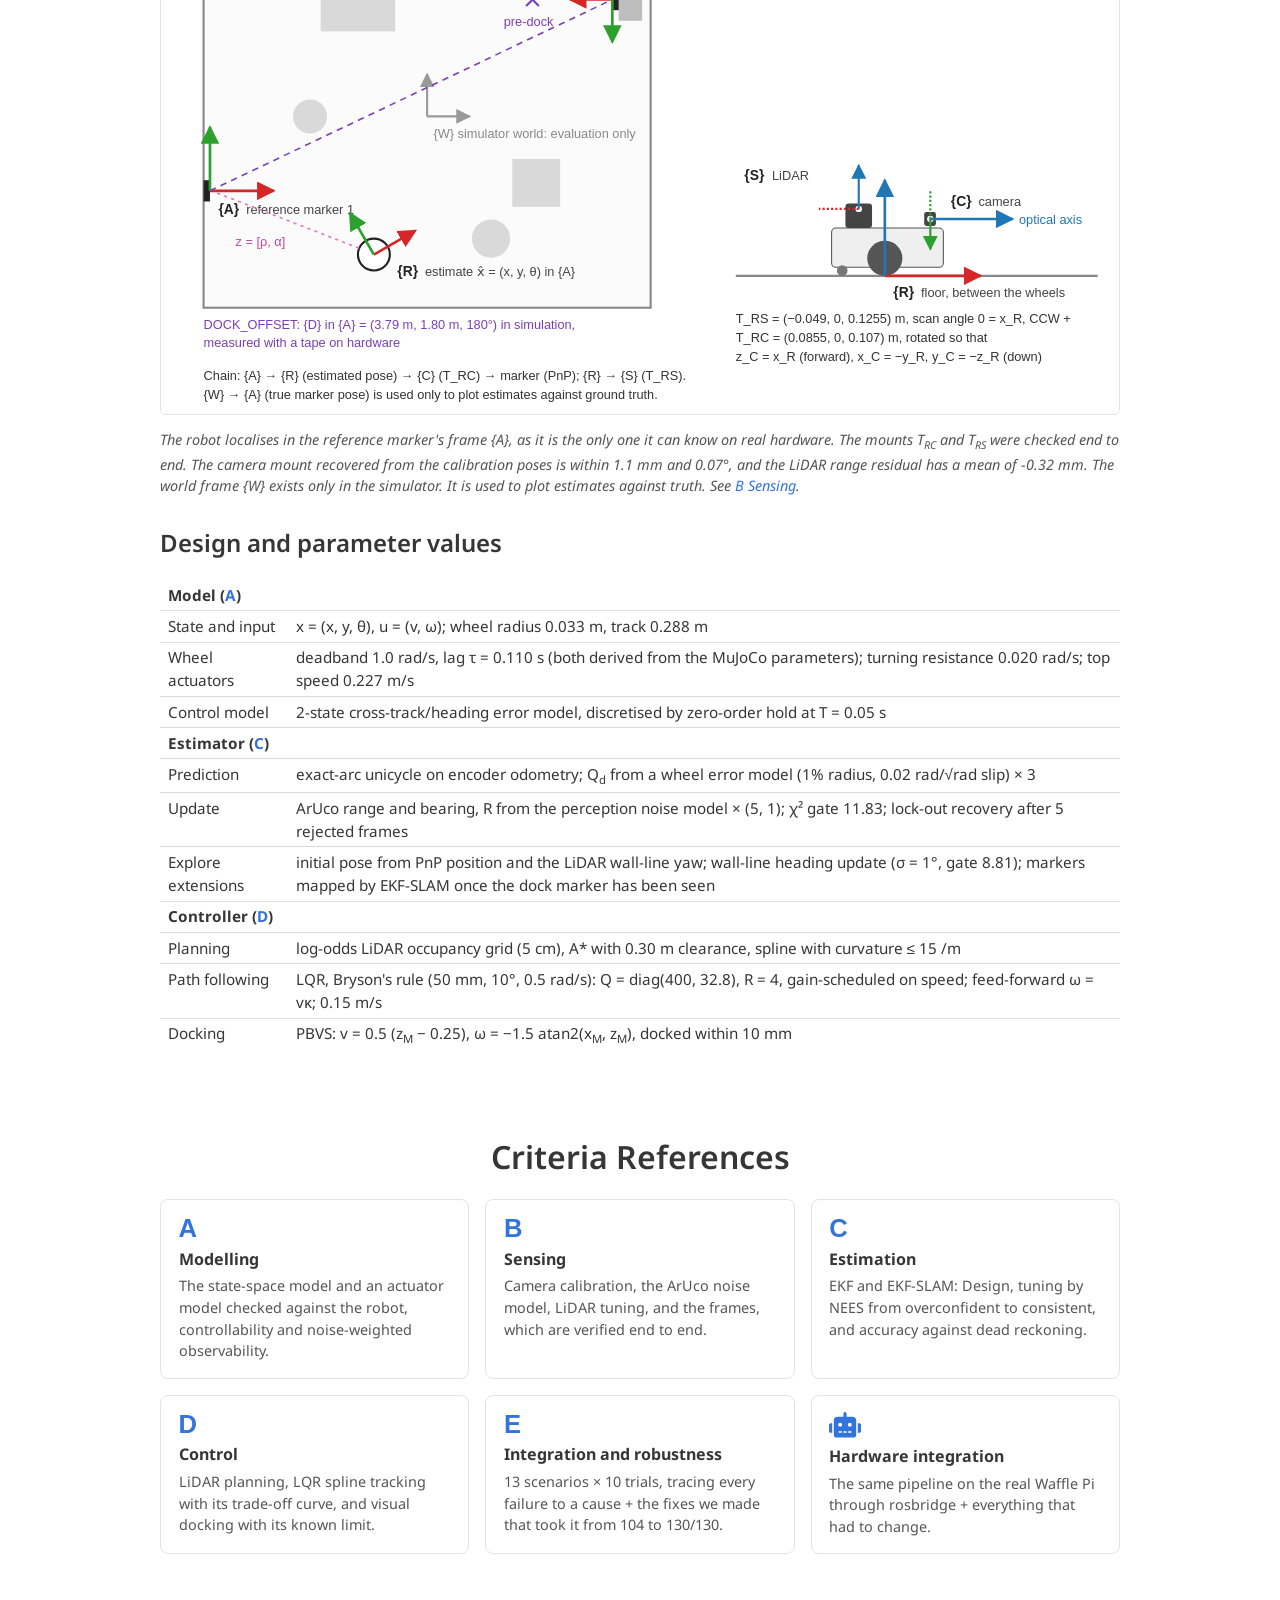
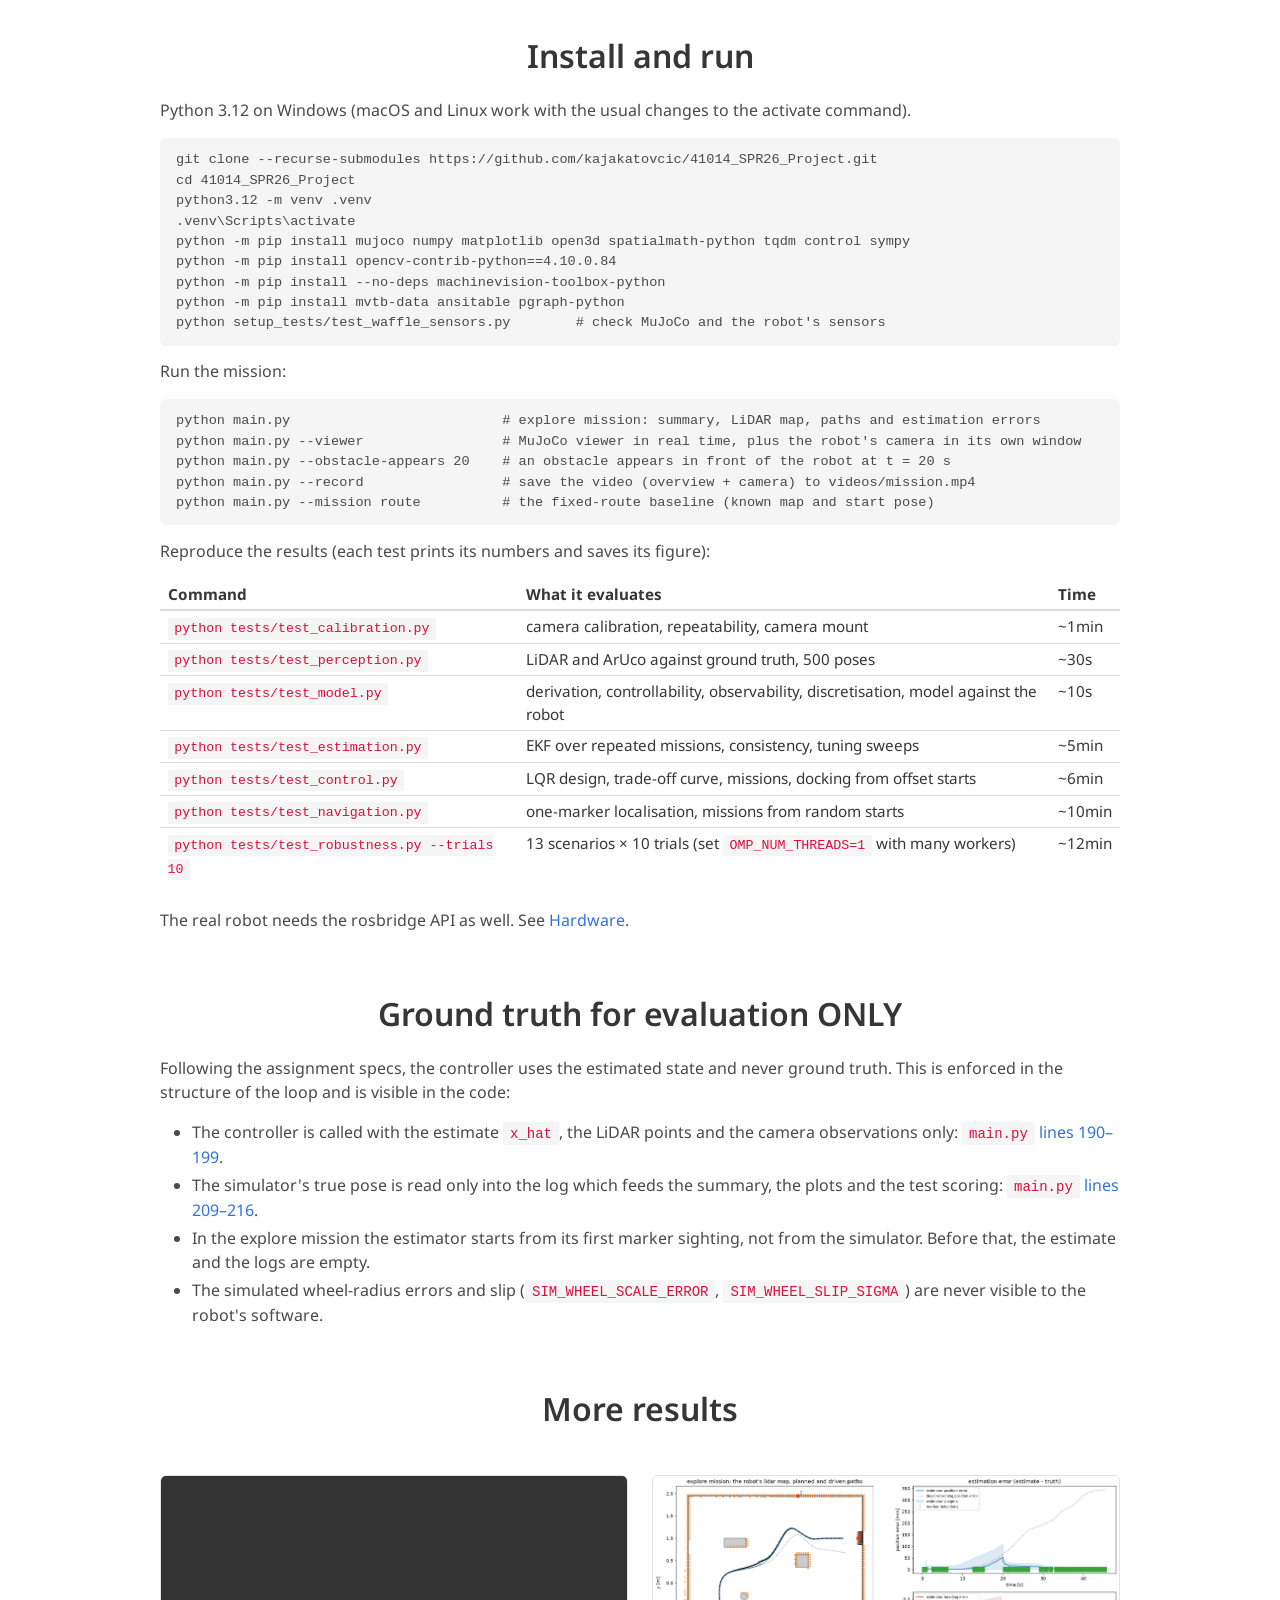
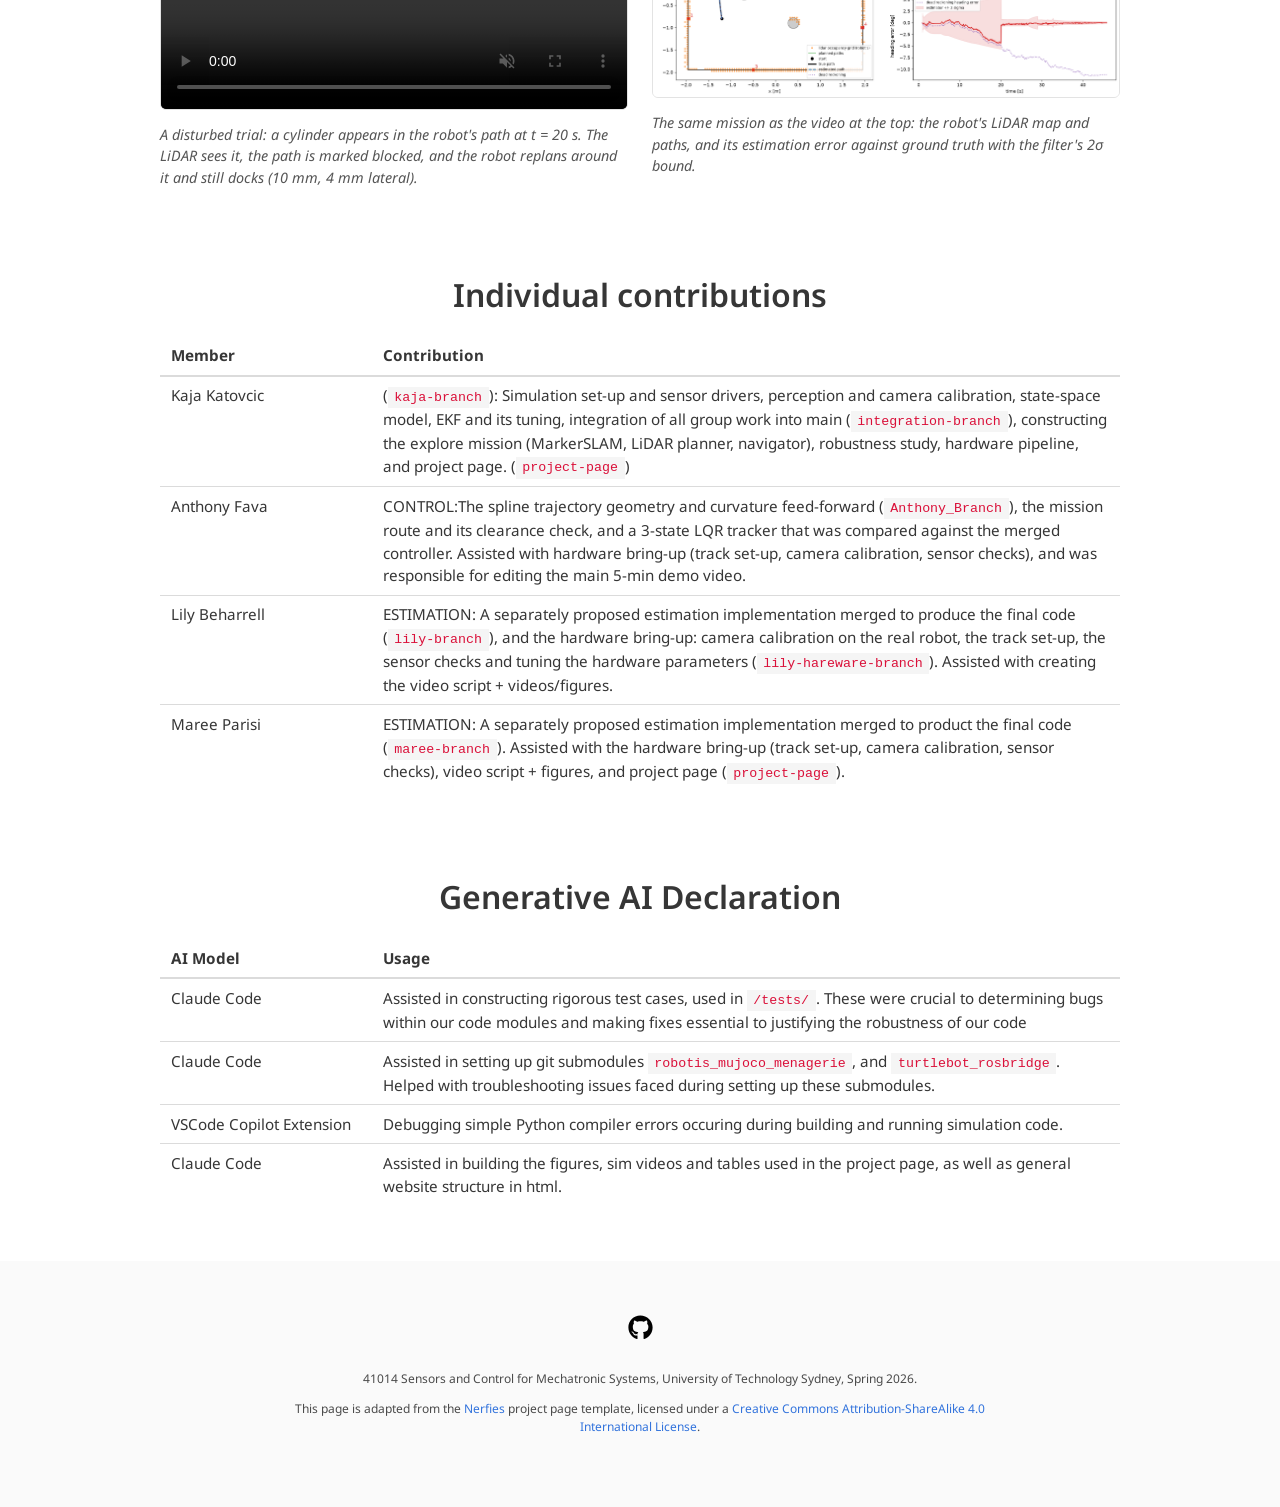
==== commit d027d92e: "removing blank button" ====
--- a/index.html
+++ b/index.html
@@ -80,13 +80,6 @@
                 <a href="#demo" class="button is-normal is-rounded is-dark">
                   <span class="icon"><i class="fab fa-youtube"></i></span>
                   <span>Demo video</span>
-                </a>
-              </span>
-              <span class="link-block">
-                <a href="https://github.com/kajakatovcic/41014_SPR26_Project/tree/main/findings"
-                   class="external-link button is-normal is-rounded is-dark">
-                  <span class="icon"><i class="fas fa-chart-line"></i></span>
-                  <span>Test outputs</span>
                 </a>
               </span>
               <span class="link-block">
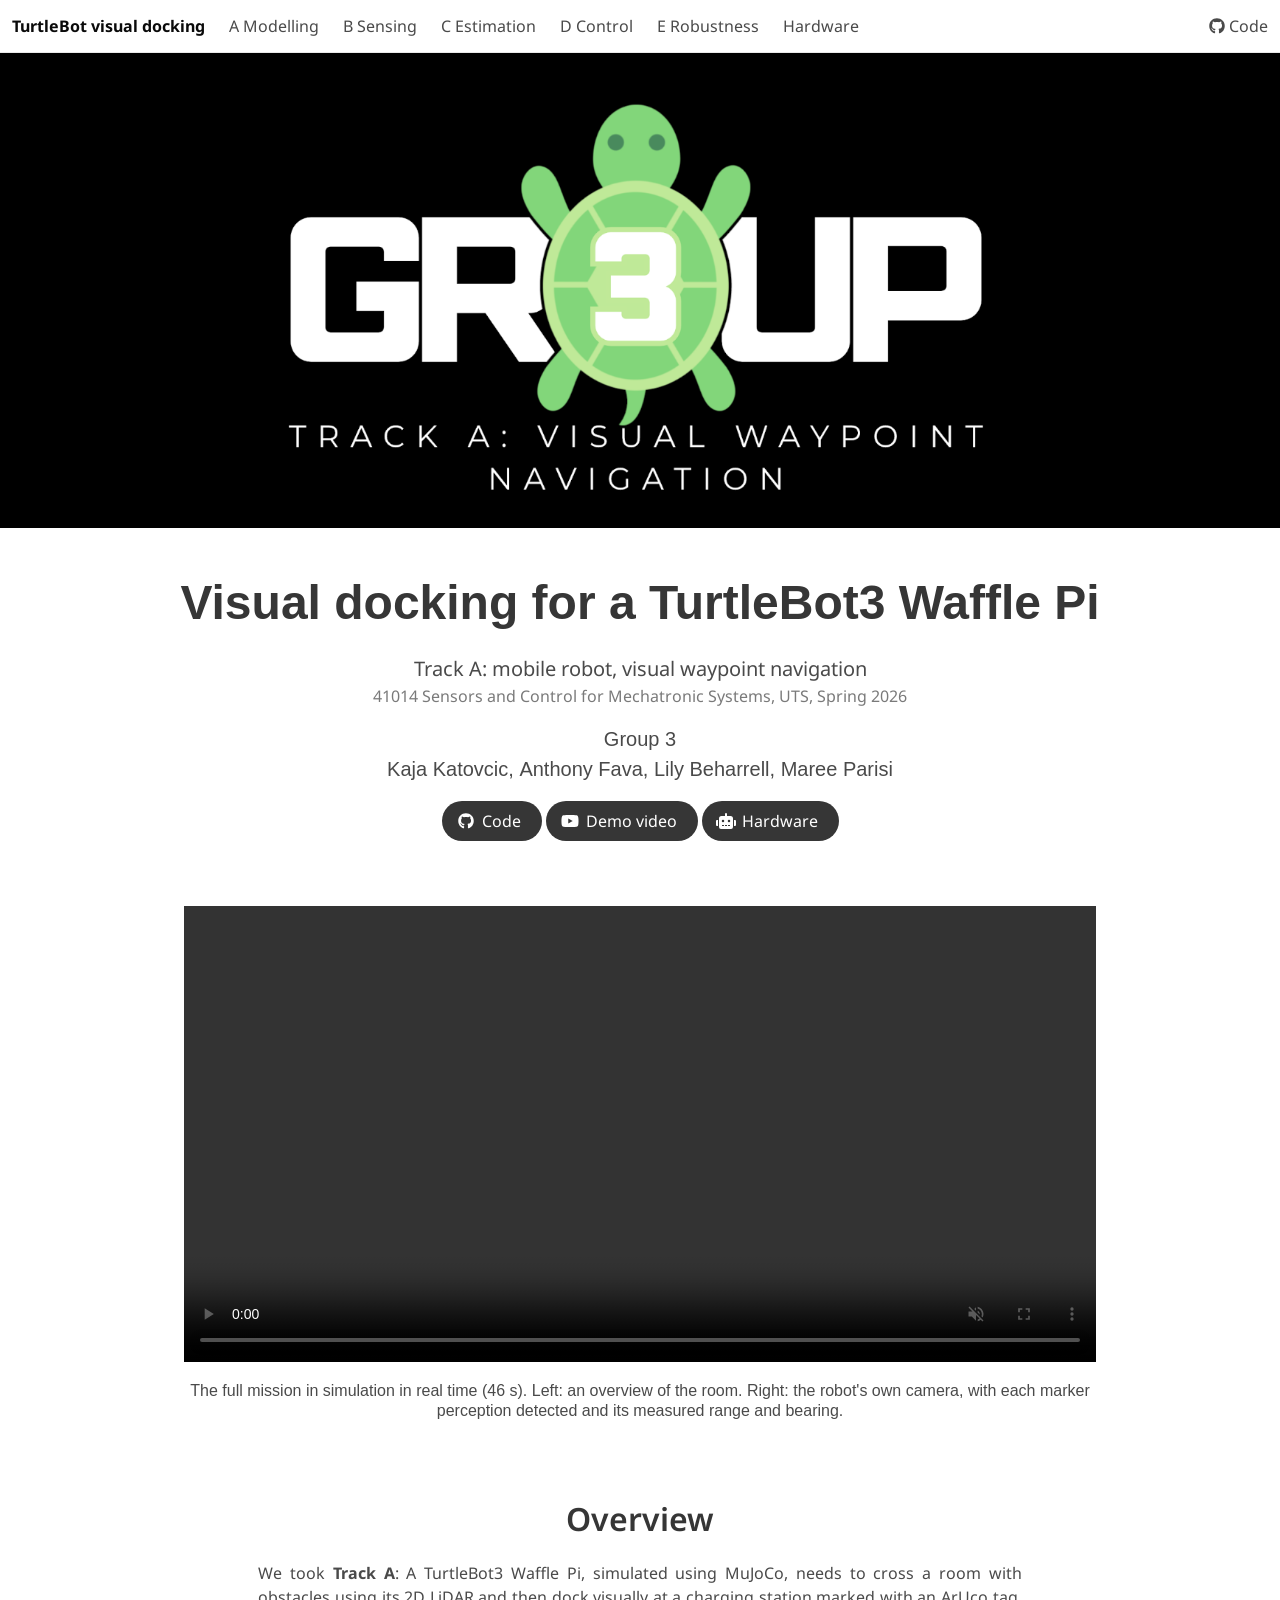
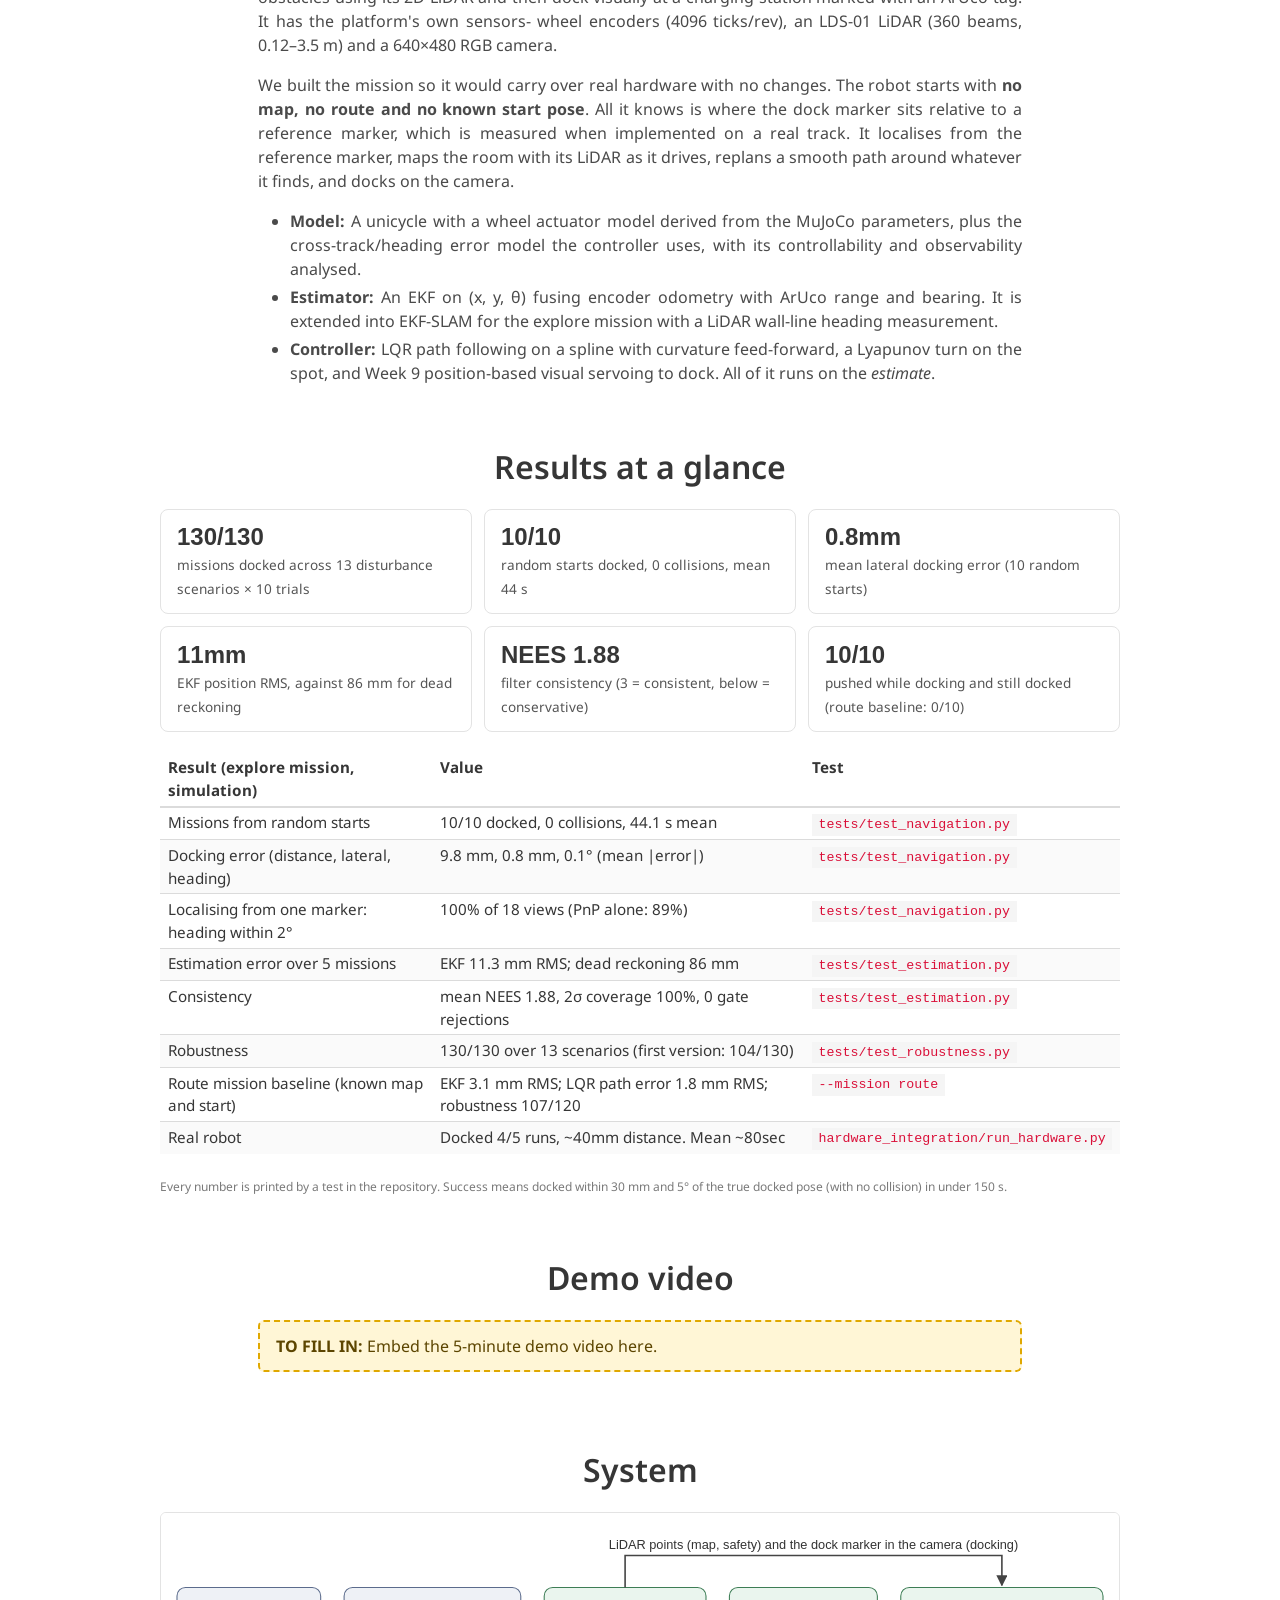
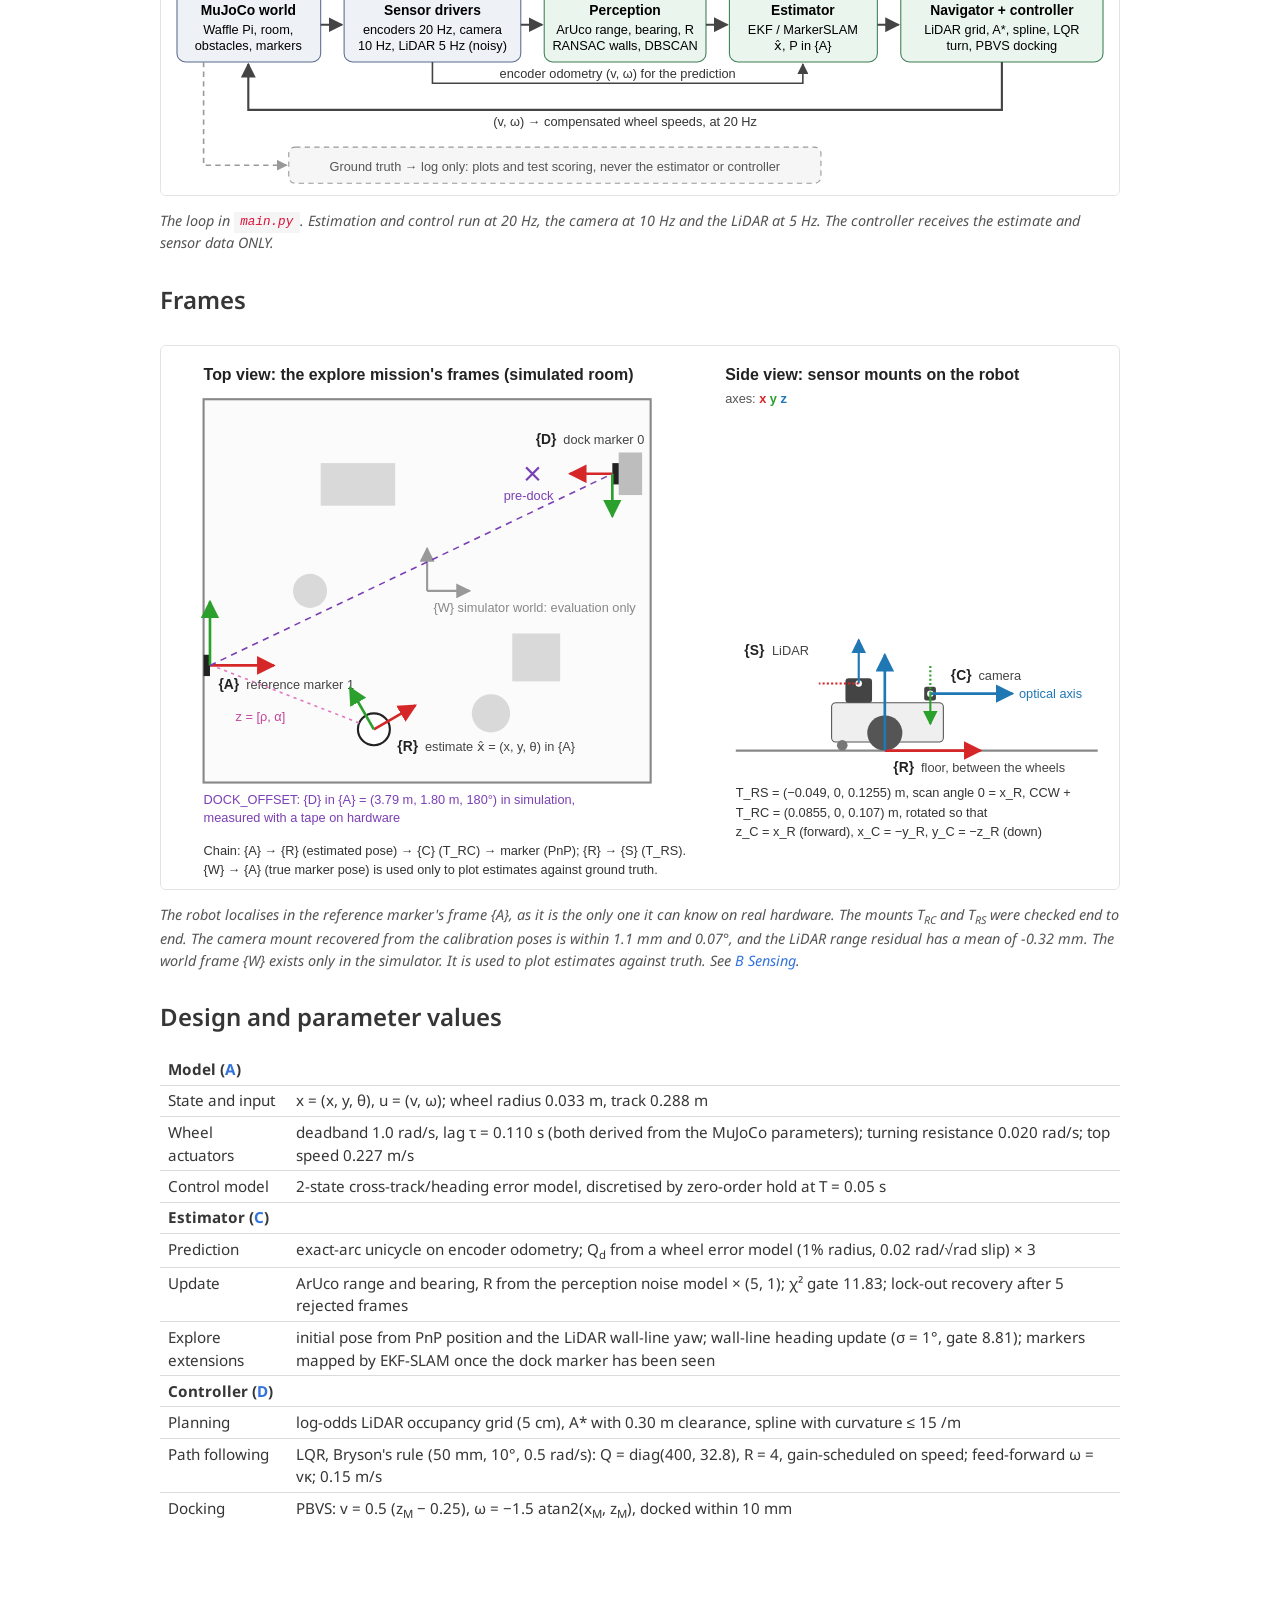
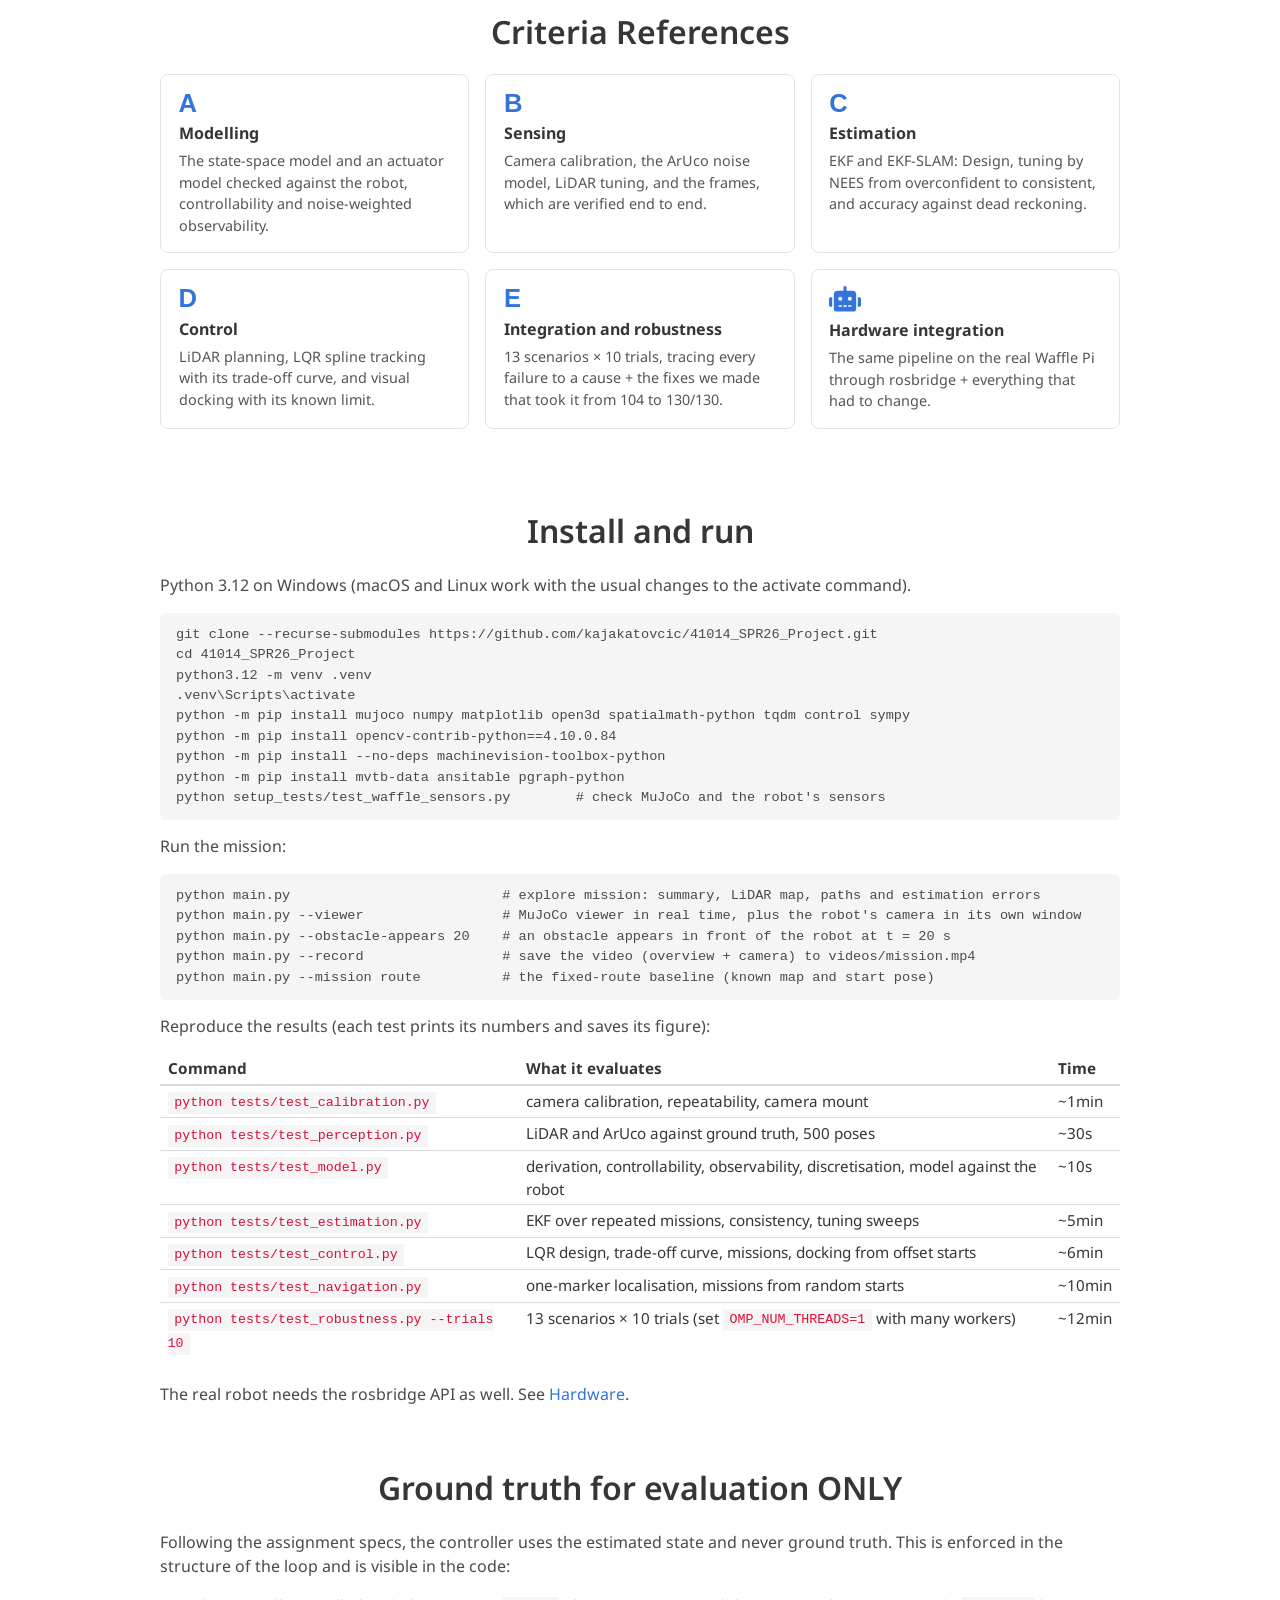
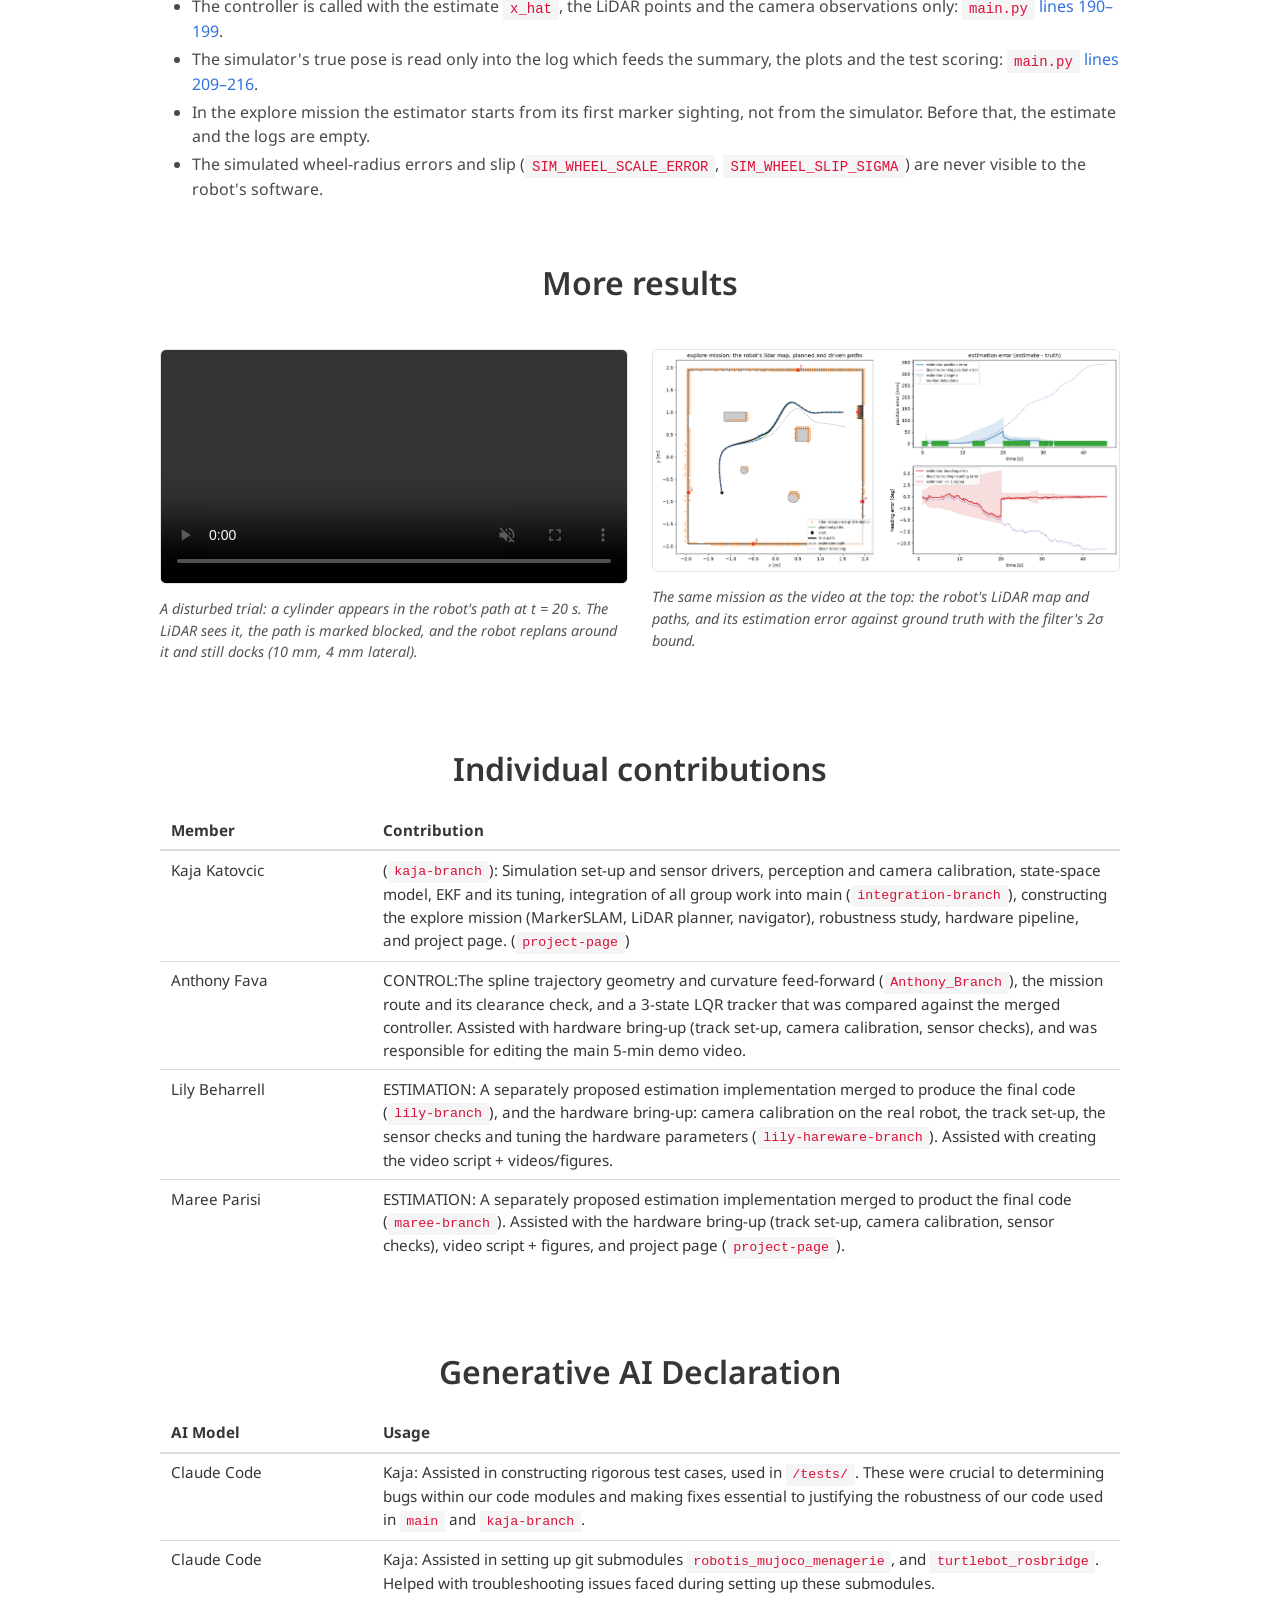
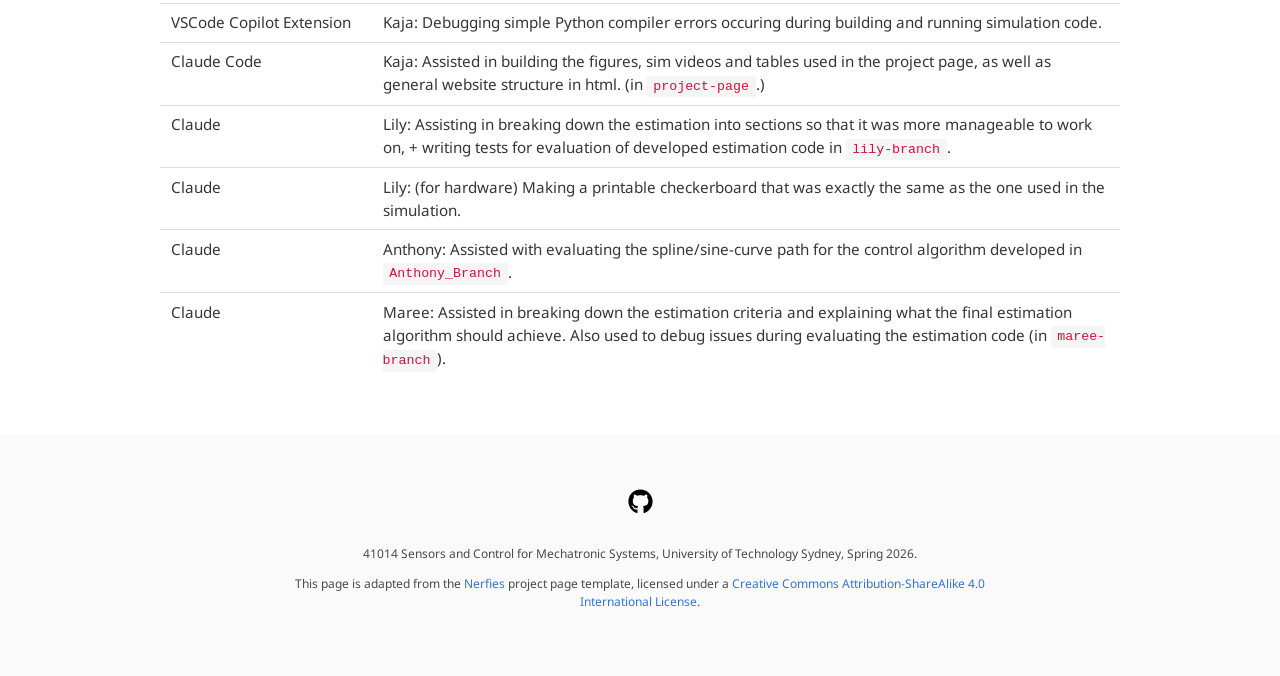
==== commit 6267863b: "added title banner and student AI declaration" ====
--- a/index.html
+++ b/index.html
@@ -46,6 +46,12 @@
     </div>
   </div>
 </nav>
+
+
+<section class="title-banner">
+  <img src="./static/images/group_banner.png" width="1031" height="622"
+       alt="Group 3 title card: Track A, visual waypoint navigation">
+</section>
 
 
 <section class="hero">
@@ -420,25 +426,49 @@
         <tbody>
           <tr>
             <td>Claude Code</td>
-            <td>Assisted in constructing rigorous test cases, used in <code>/tests/</code>. These were crucial
+            <td>Kaja: Assisted in constructing rigorous test cases, used in <code>/tests/</code>. These were crucial
               to determining bugs within our code modules and making fixes essential to justifying the 
-              robustness of our code</td>
+              robustness of our code used in <code>main</code> and <code>kaja-branch</code>.</td>
           </tr>
           <tr>
             <td>Claude Code</td>
-            <td>Assisted in setting up git submodules <code>robotis_mujoco_menagerie</code>, and 
+            <td>Kaja: Assisted in setting up git submodules <code>robotis_mujoco_menagerie</code>, and 
                 <code>turtlebot_rosbridge</code>. Helped with troubleshooting issues faced during
                 setting up these submodules.</td>
           </tr>
           <tr>
             <td>VSCode Copilot Extension</td>
-            <td>Debugging simple Python compiler errors occuring during building and running simulation code.
+            <td>Kaja: Debugging simple Python compiler errors occuring during building and running simulation code.
             </td>
           </tr>
           <tr>
             <td>Claude Code</td>
-            <td>Assisted in building the figures, sim videos and tables used in the project page, as well
-                as general website structure in html.
+            <td>Kaja: Assisted in building the figures, sim videos and tables used in the project page, as well
+                as general website structure in html. (in <code>project-page</code>.)
+            </td>
+          </tr>
+          <tr>
+            <td>Claude</td>
+            <td>Lily: Assisting in breaking down the estimation into sections so that it was more manageable to
+              work on, + writing tests for evaluation of developed estimation code in <code>lily-branch</code>.
+            </td>
+          </tr>
+          <tr>
+            <td>Claude</td>
+            <td>Lily: (for hardware) Making a printable checkerboard that was exactly the same as the one used in
+              the simulation.
+            </td>
+          </tr>
+          <tr>
+            <td>Claude</td>
+            <td>Anthony: Assisted with evaluating the spline/sine-curve path for the control algorithm developed in
+              <code>Anthony_Branch</code>.
+            </td>
+          </tr>
+          <tr>
+            <td>Claude</td>
+            <td>Maree: Assisted in breaking down the estimation criteria and explaining what the final estimation algorithm
+              should achieve. Also used to debug issues during evaluating the estimation code (in <code>maree-branch</code>).
             </td>
           </tr>
         </tbody>
--- a/static/css/project.css
+++ b/static/css/project.css
@@ -1,6 +1,11 @@
 /* Project additions on top of the Nerfies template (index.css) */
 
 .navbar { border-bottom: 1px solid #e8e8e8; }
+
+/* Title card on a full-width band that matches its black background. Shown at its own aspect ratio and at most
+   760px wide (the image is 1031px), so it is never stretched and stays sharp on high-resolution screens */
+.title-banner { background: #000; text-align: center; padding: 1rem 1rem 0; }
+.title-banner img { display: block; margin: 0 auto; width: 100%; max-width: 760px; height: auto; }
 .navbar-item.is-active { font-weight: 700; }
 
 .section-tight { padding-top: 2rem; padding-bottom: 2rem; }
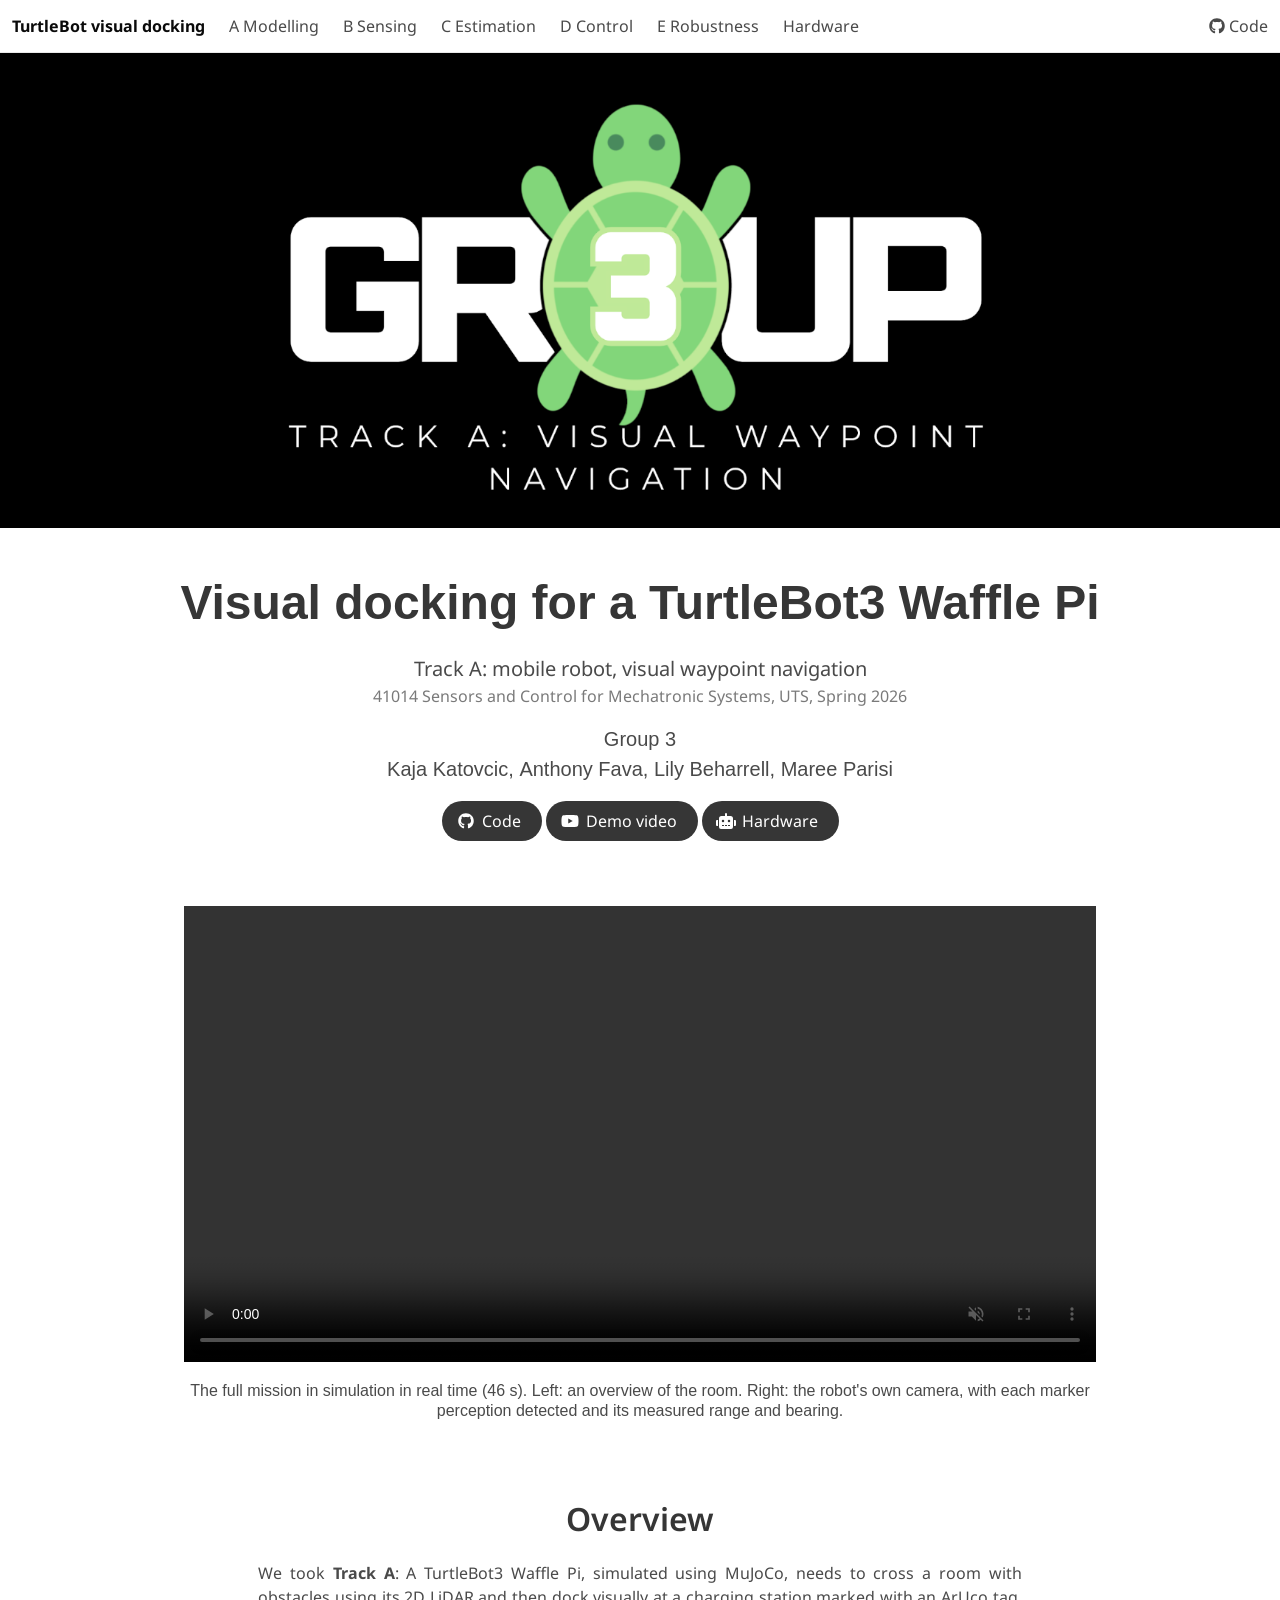
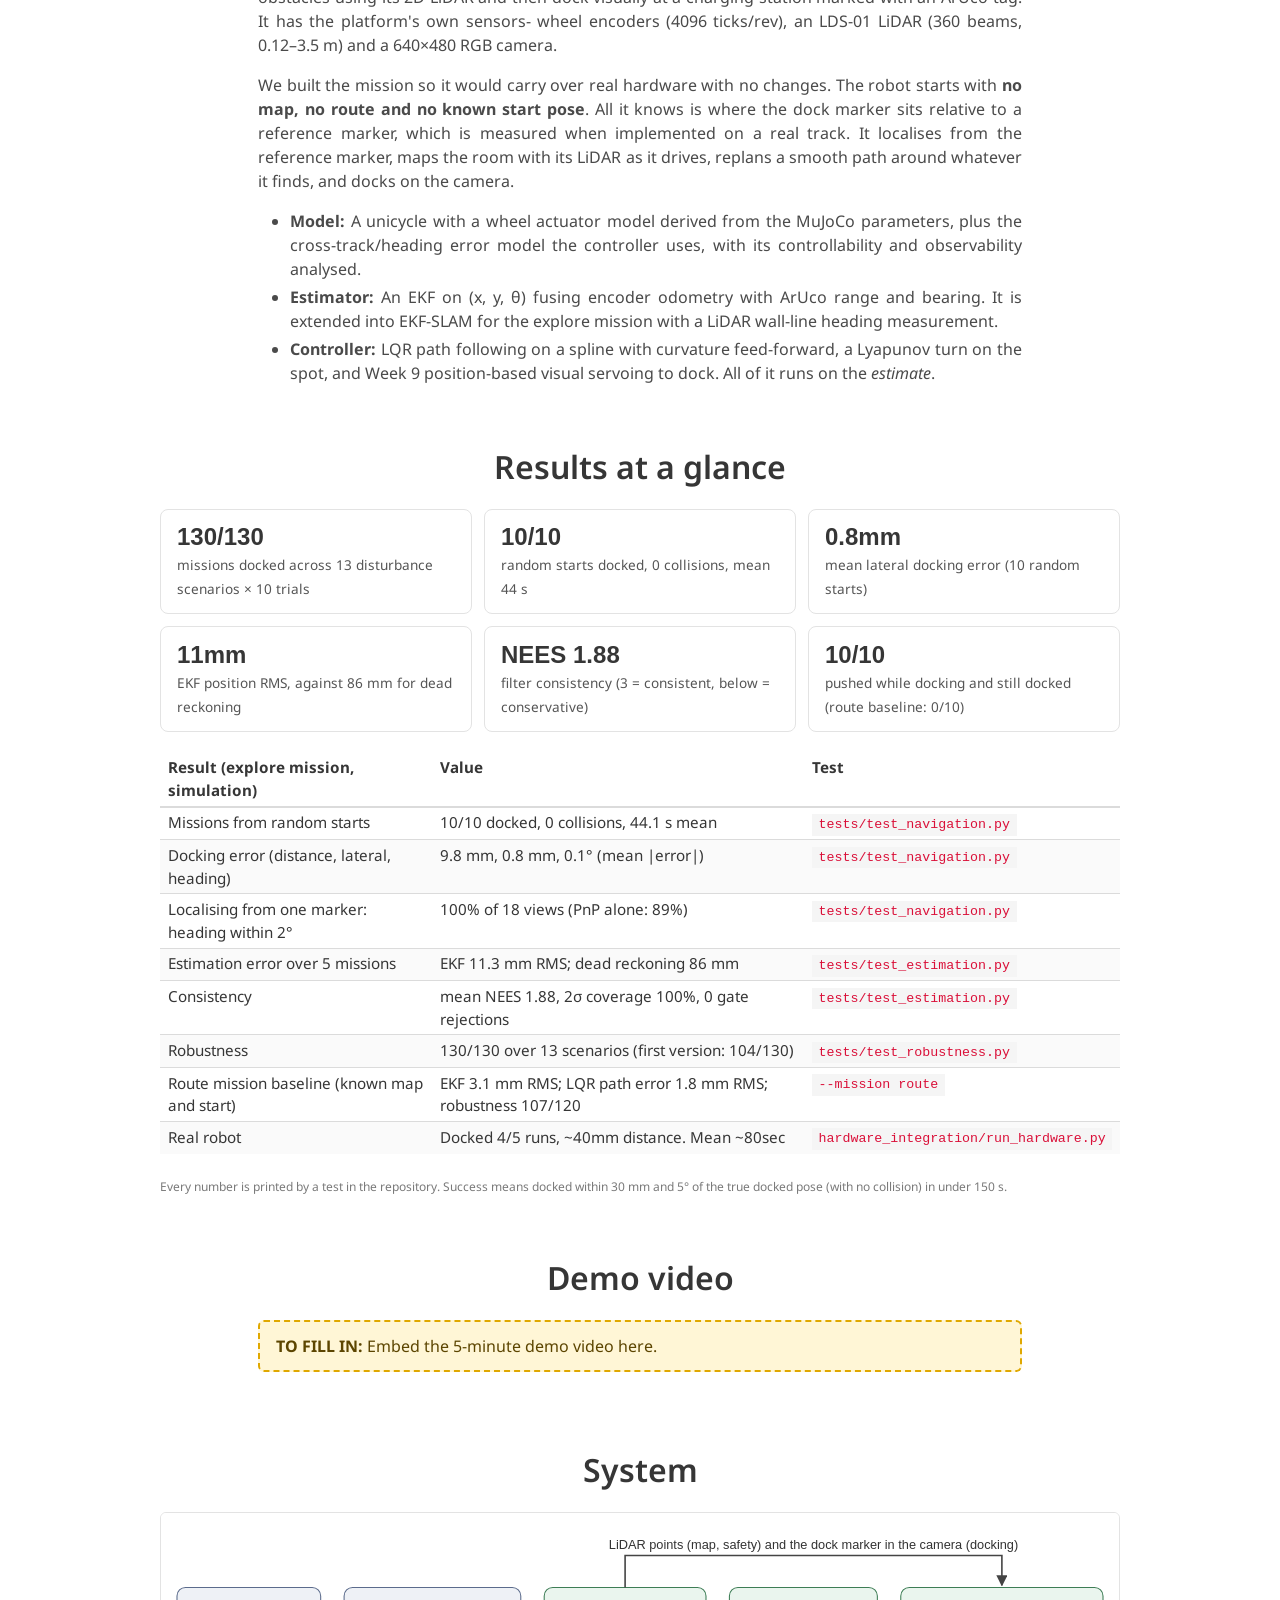
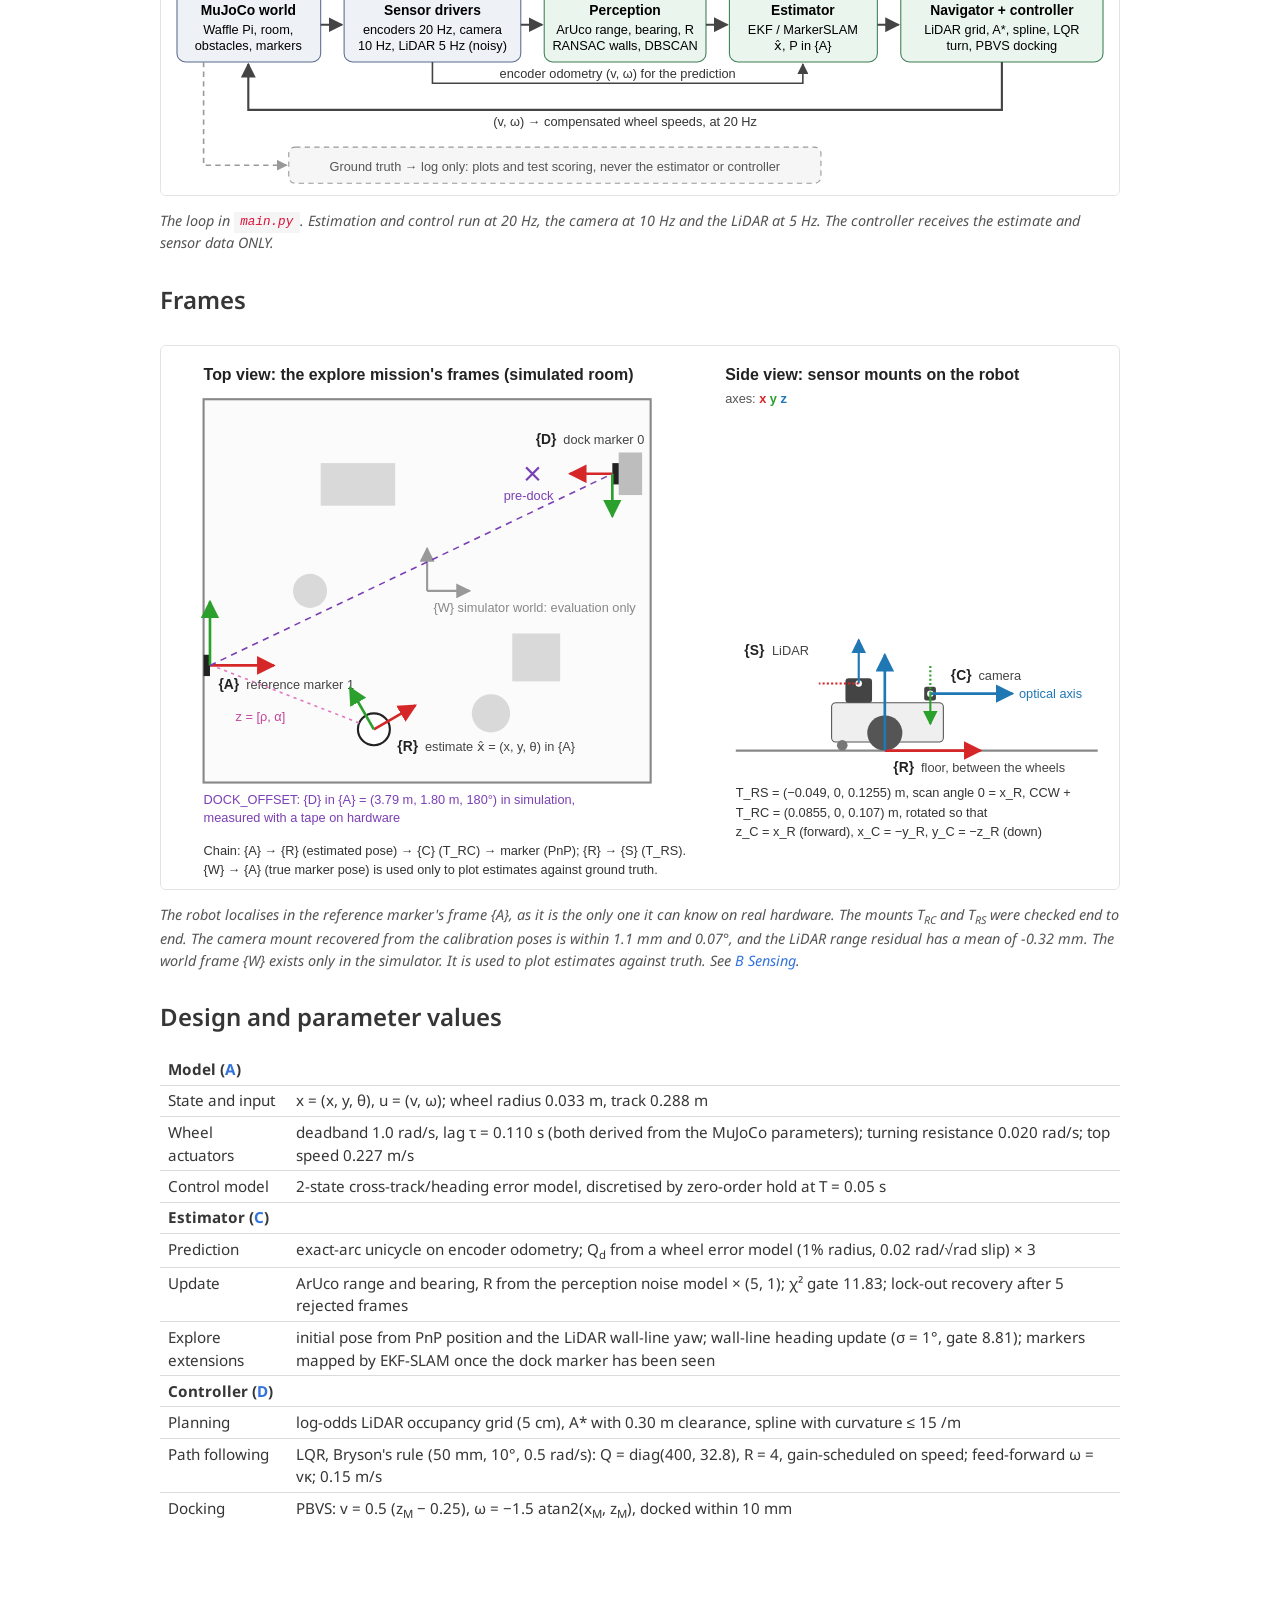
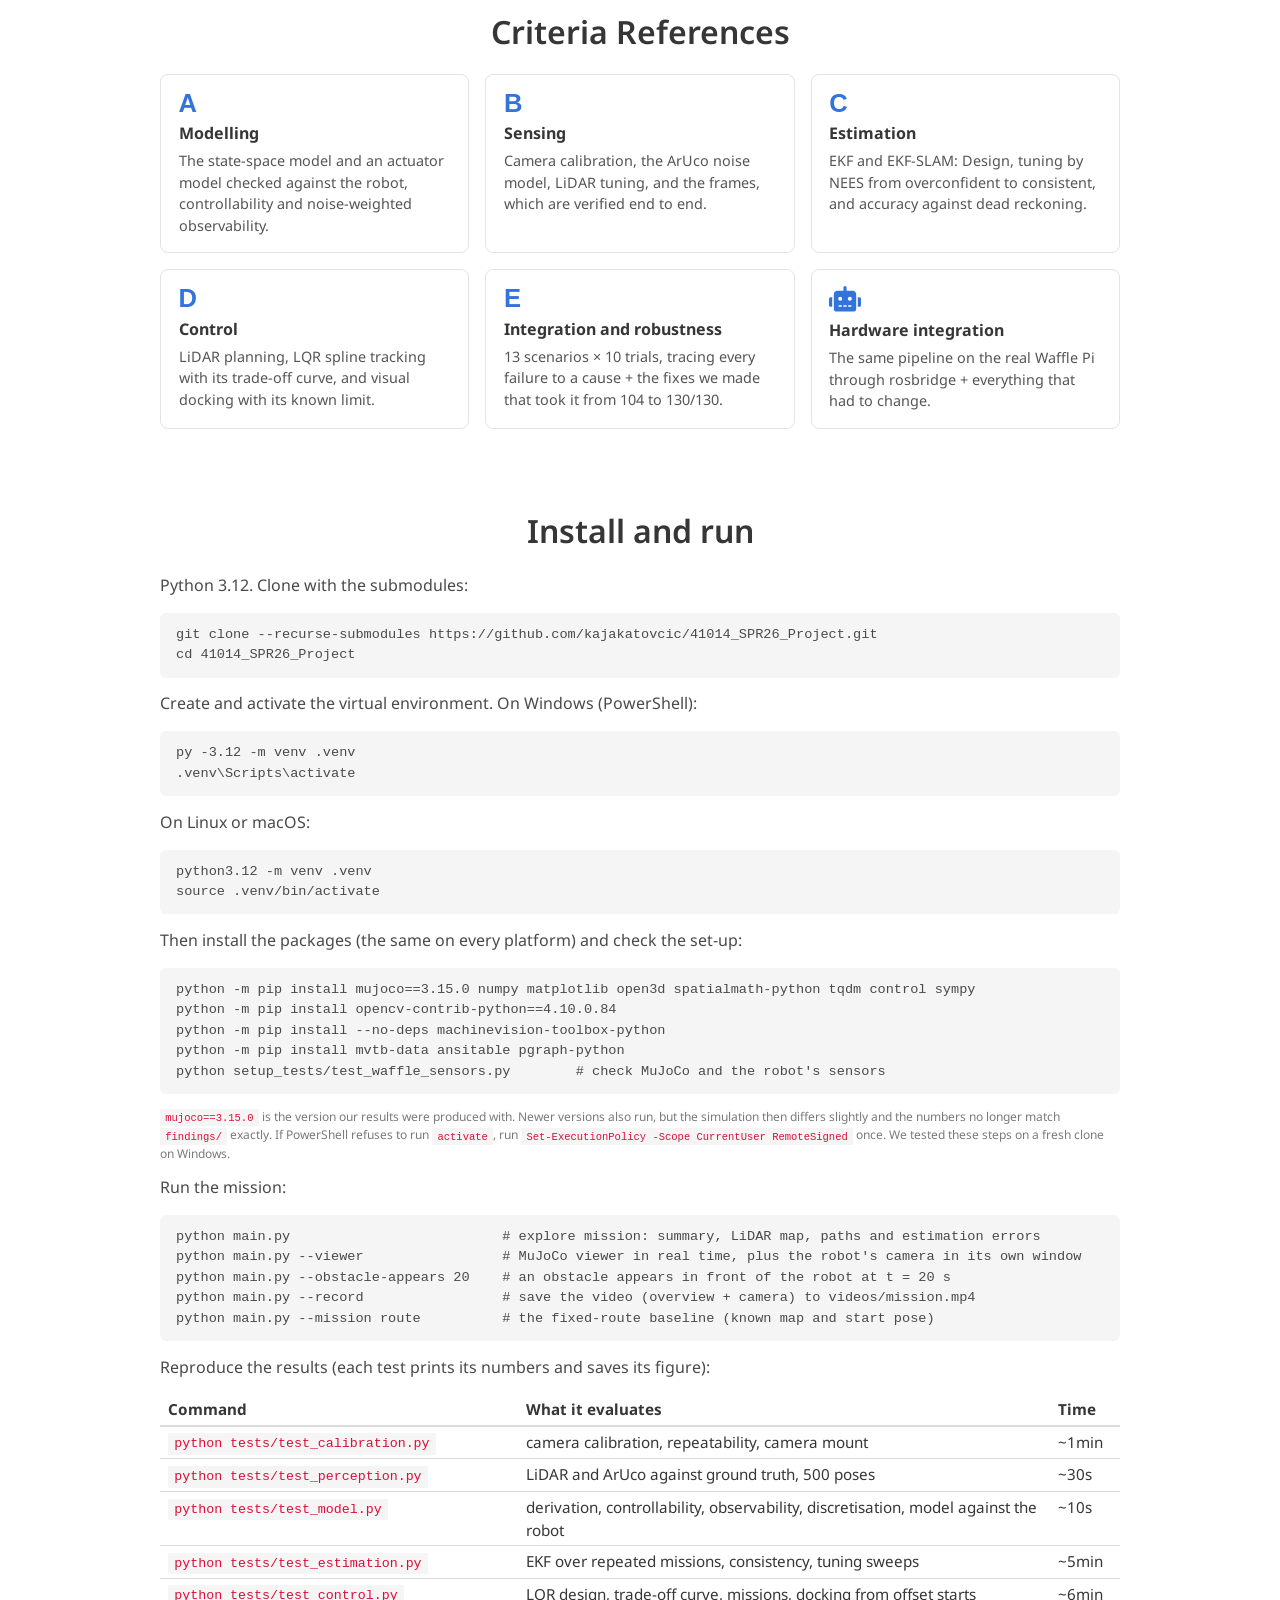
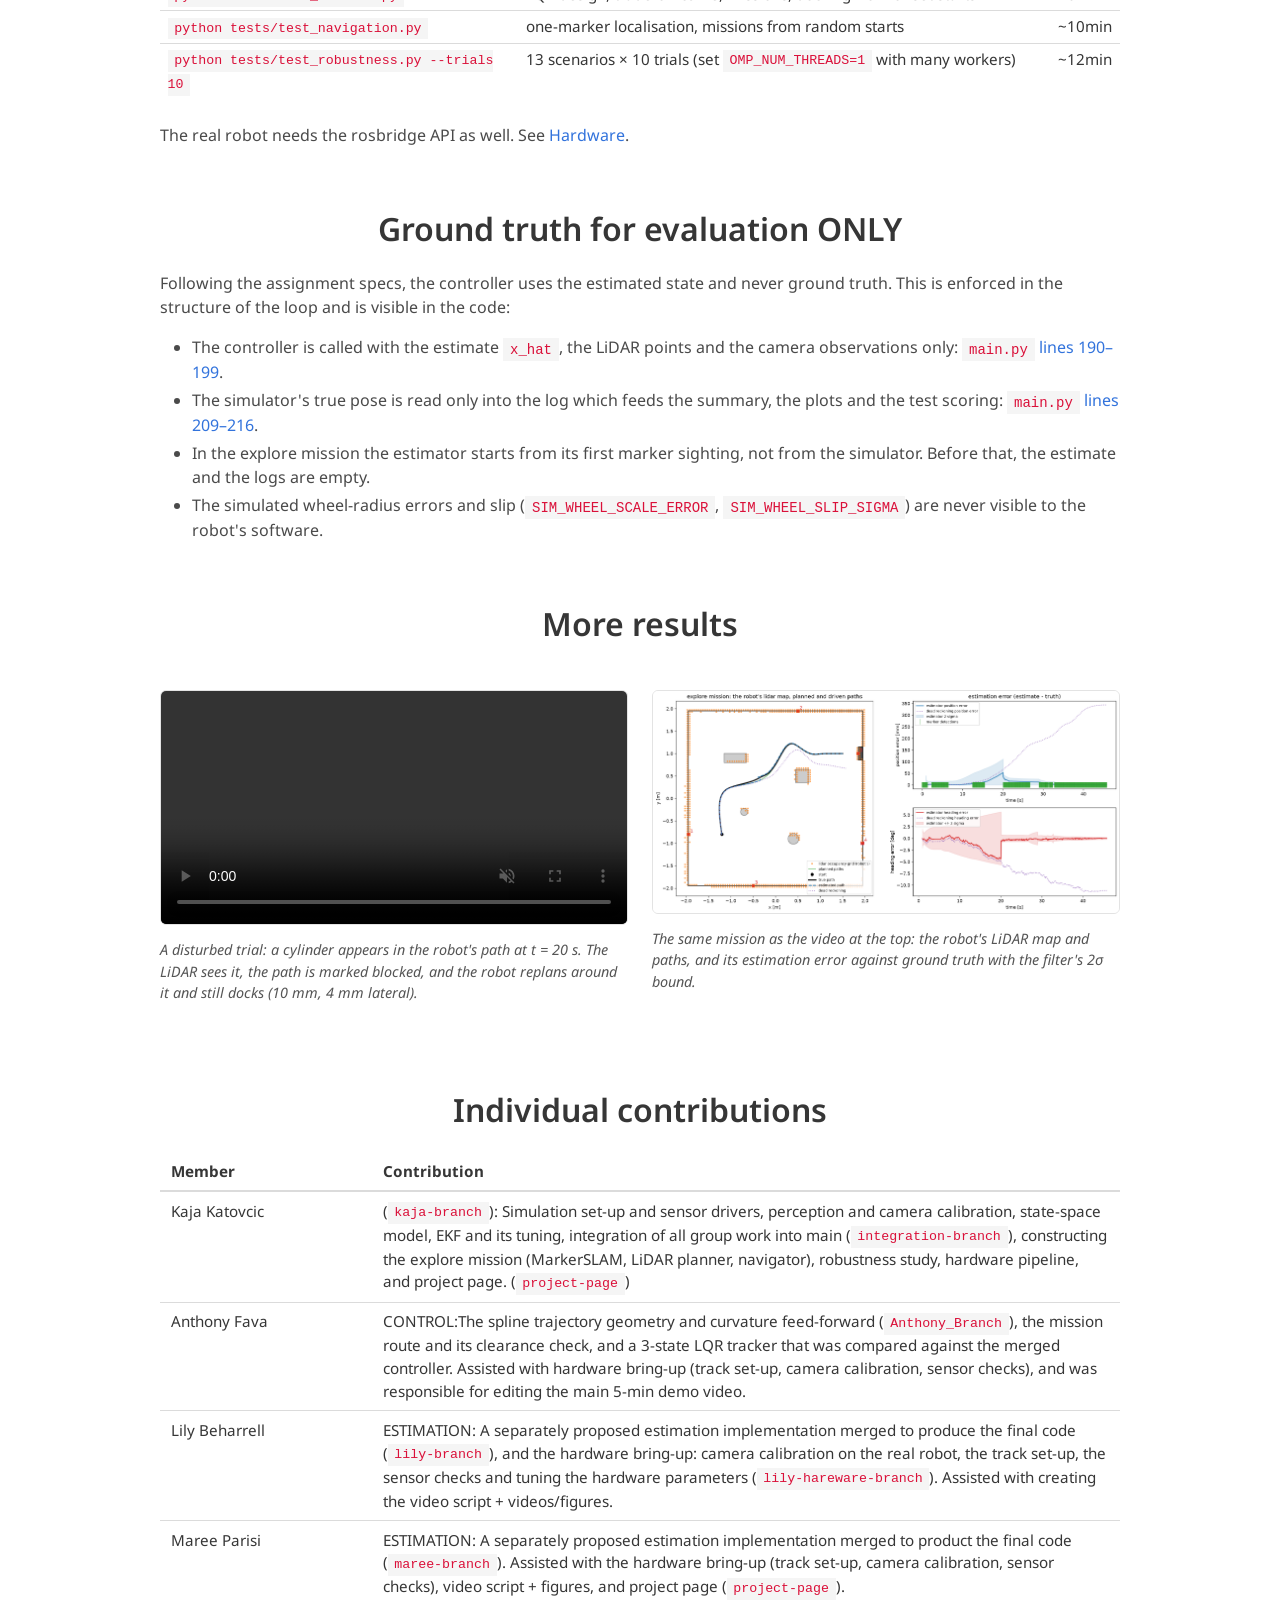
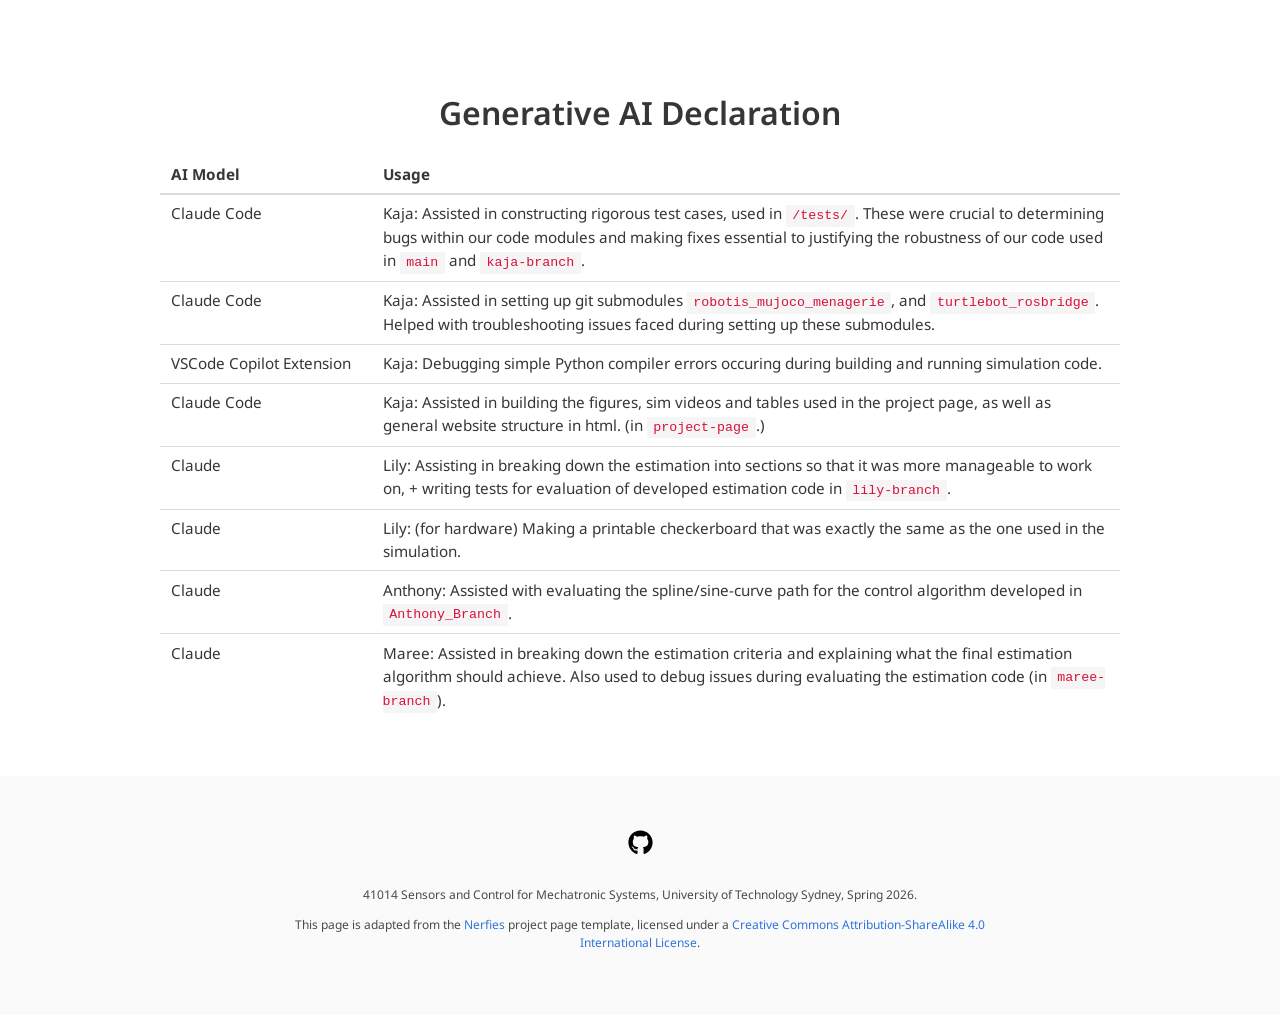
==== commit b11826c4: "Match the project page's install steps to the README Separate Windows and Linux/macOS commands for c" ====
--- a/index.html
+++ b/index.html
@@ -293,16 +293,27 @@
 <section class="section section-tight">
   <div class="container is-max-desktop content">
     <h2 class="title is-3 has-text-centered">Install and run</h2>
-    <p>Python 3.12 on Windows (macOS and Linux work with the usual changes to the activate command).</p>
+    <p>Python 3.12. Clone with the submodules:</p>
     <pre class="cmd">git clone --recurse-submodules https://github.com/kajakatovcic/41014_SPR26_Project.git
-cd 41014_SPR26_Project
-python3.12 -m venv .venv
-.venv\Scripts\activate
-python -m pip install mujoco numpy matplotlib open3d spatialmath-python tqdm control sympy
+cd 41014_SPR26_Project</pre>
+    <p>Create and activate the virtual environment. On Windows (PowerShell):</p>
+    <pre class="cmd">py -3.12 -m venv .venv
+.venv\Scripts\activate</pre>
+    <p>On Linux or macOS:</p>
+    <pre class="cmd">python3.12 -m venv .venv
+source .venv/bin/activate</pre>
+    <p>Then install the packages (the same on every platform) and check the set-up:</p>
+    <pre class="cmd">python -m pip install mujoco==3.15.0 numpy matplotlib open3d spatialmath-python tqdm control sympy
 python -m pip install opencv-contrib-python==4.10.0.84
 python -m pip install --no-deps machinevision-toolbox-python
 python -m pip install mvtb-data ansitable pgraph-python
 python setup_tests/test_waffle_sensors.py        # check MuJoCo and the robot's sensors</pre>
+    <p class="is-size-7 has-text-grey">
+      <code>mujoco==3.15.0</code> is the version our results were produced with. Newer versions also run, but the
+      simulation then differs slightly and the numbers no longer match <code>findings/</code> exactly. If PowerShell
+      refuses to run <code>activate</code>, run <code>Set-ExecutionPolicy -Scope CurrentUser RemoteSigned</code> once.
+      We tested these steps on a fresh clone on Windows.
+    </p>
     <p>Run the mission:</p>
     <pre class="cmd">python main.py                          # explore mission: summary, LiDAR map, paths and estimation errors
 python main.py --viewer                 # MuJoCo viewer in real time, plus the robot's camera in its own window
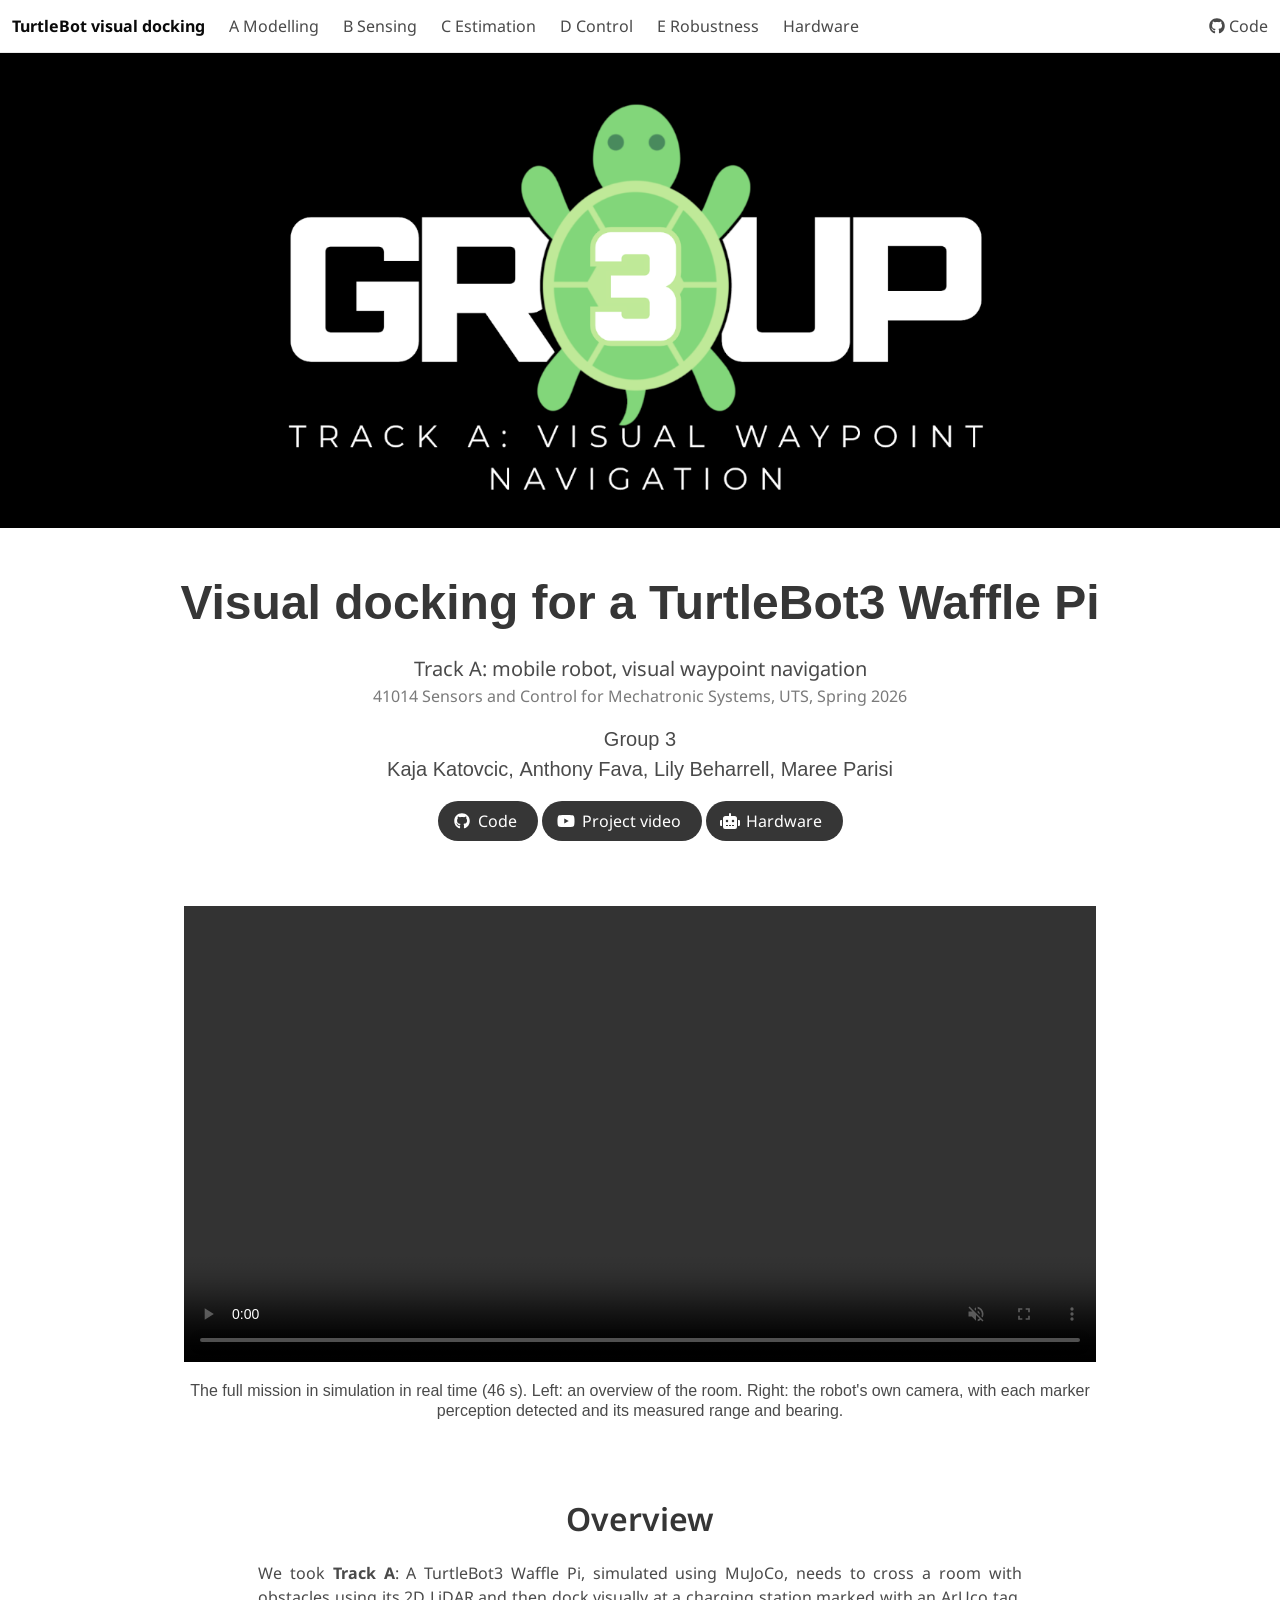
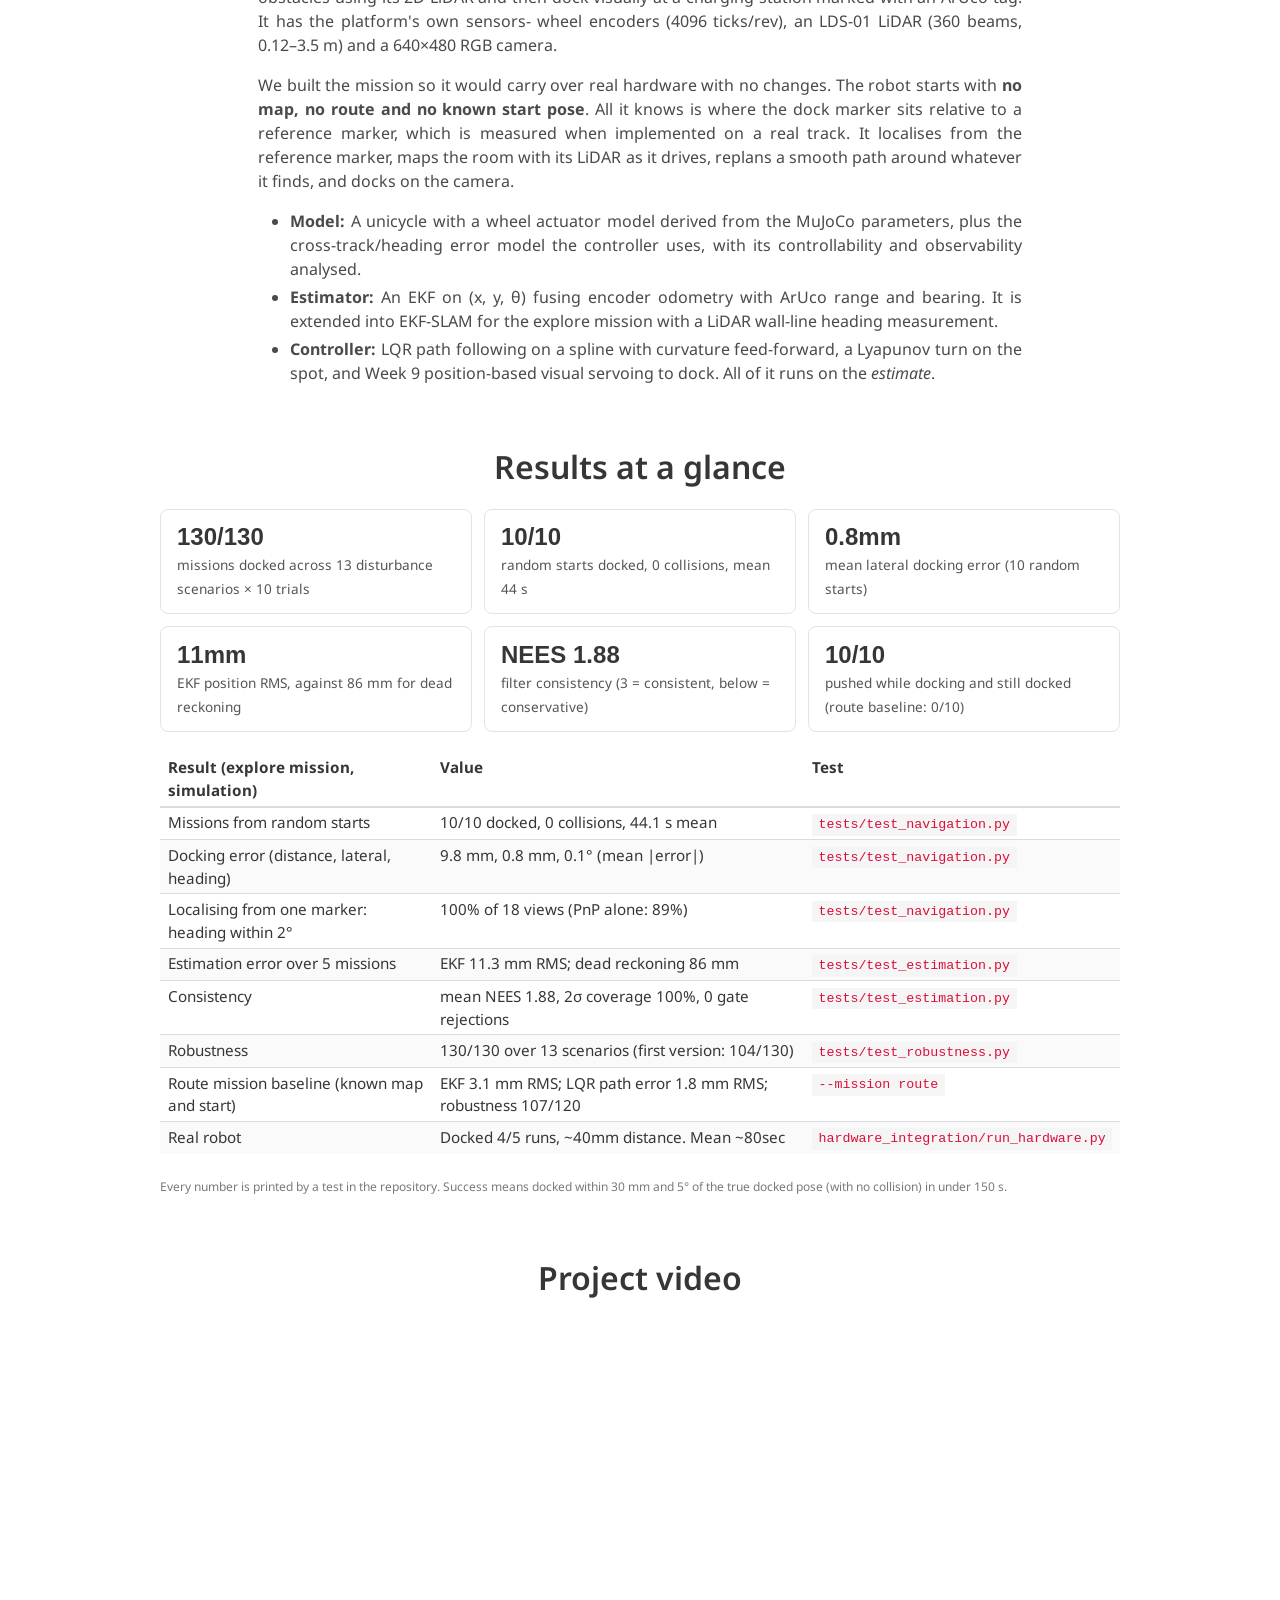
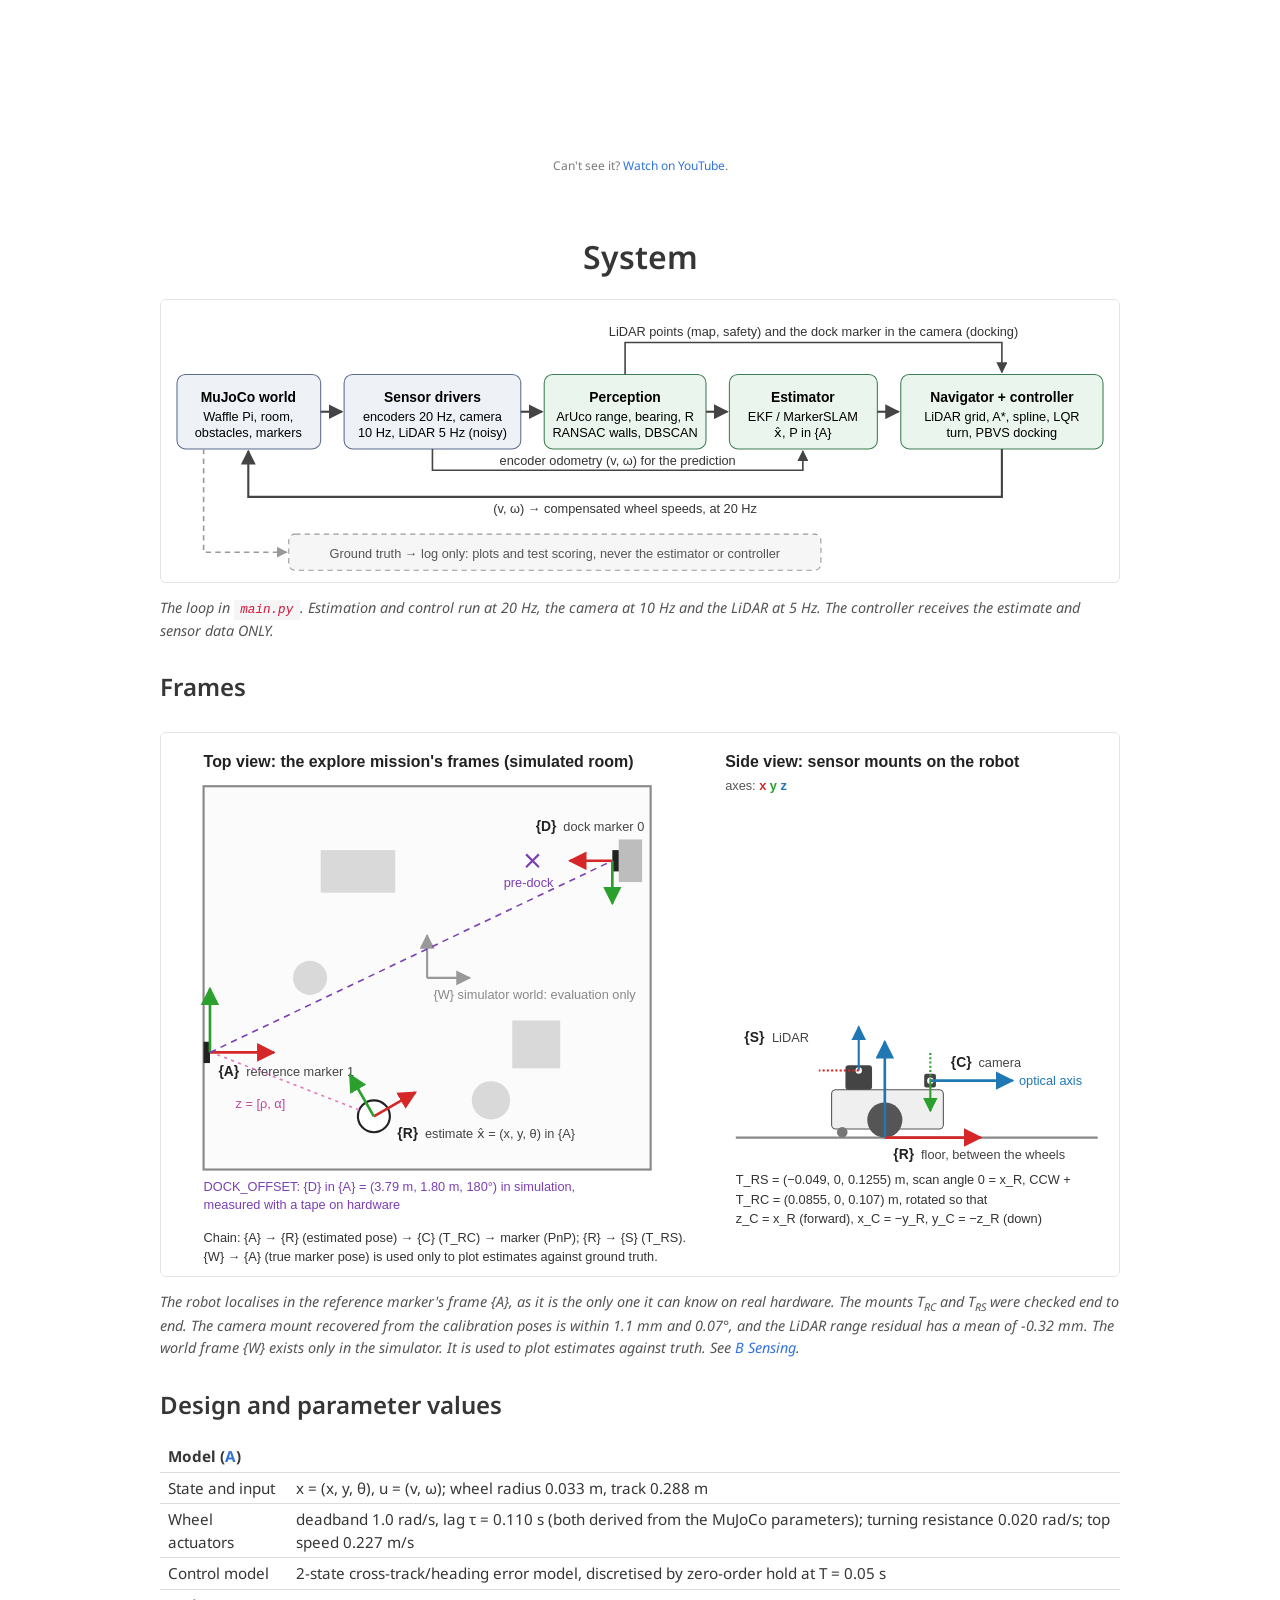
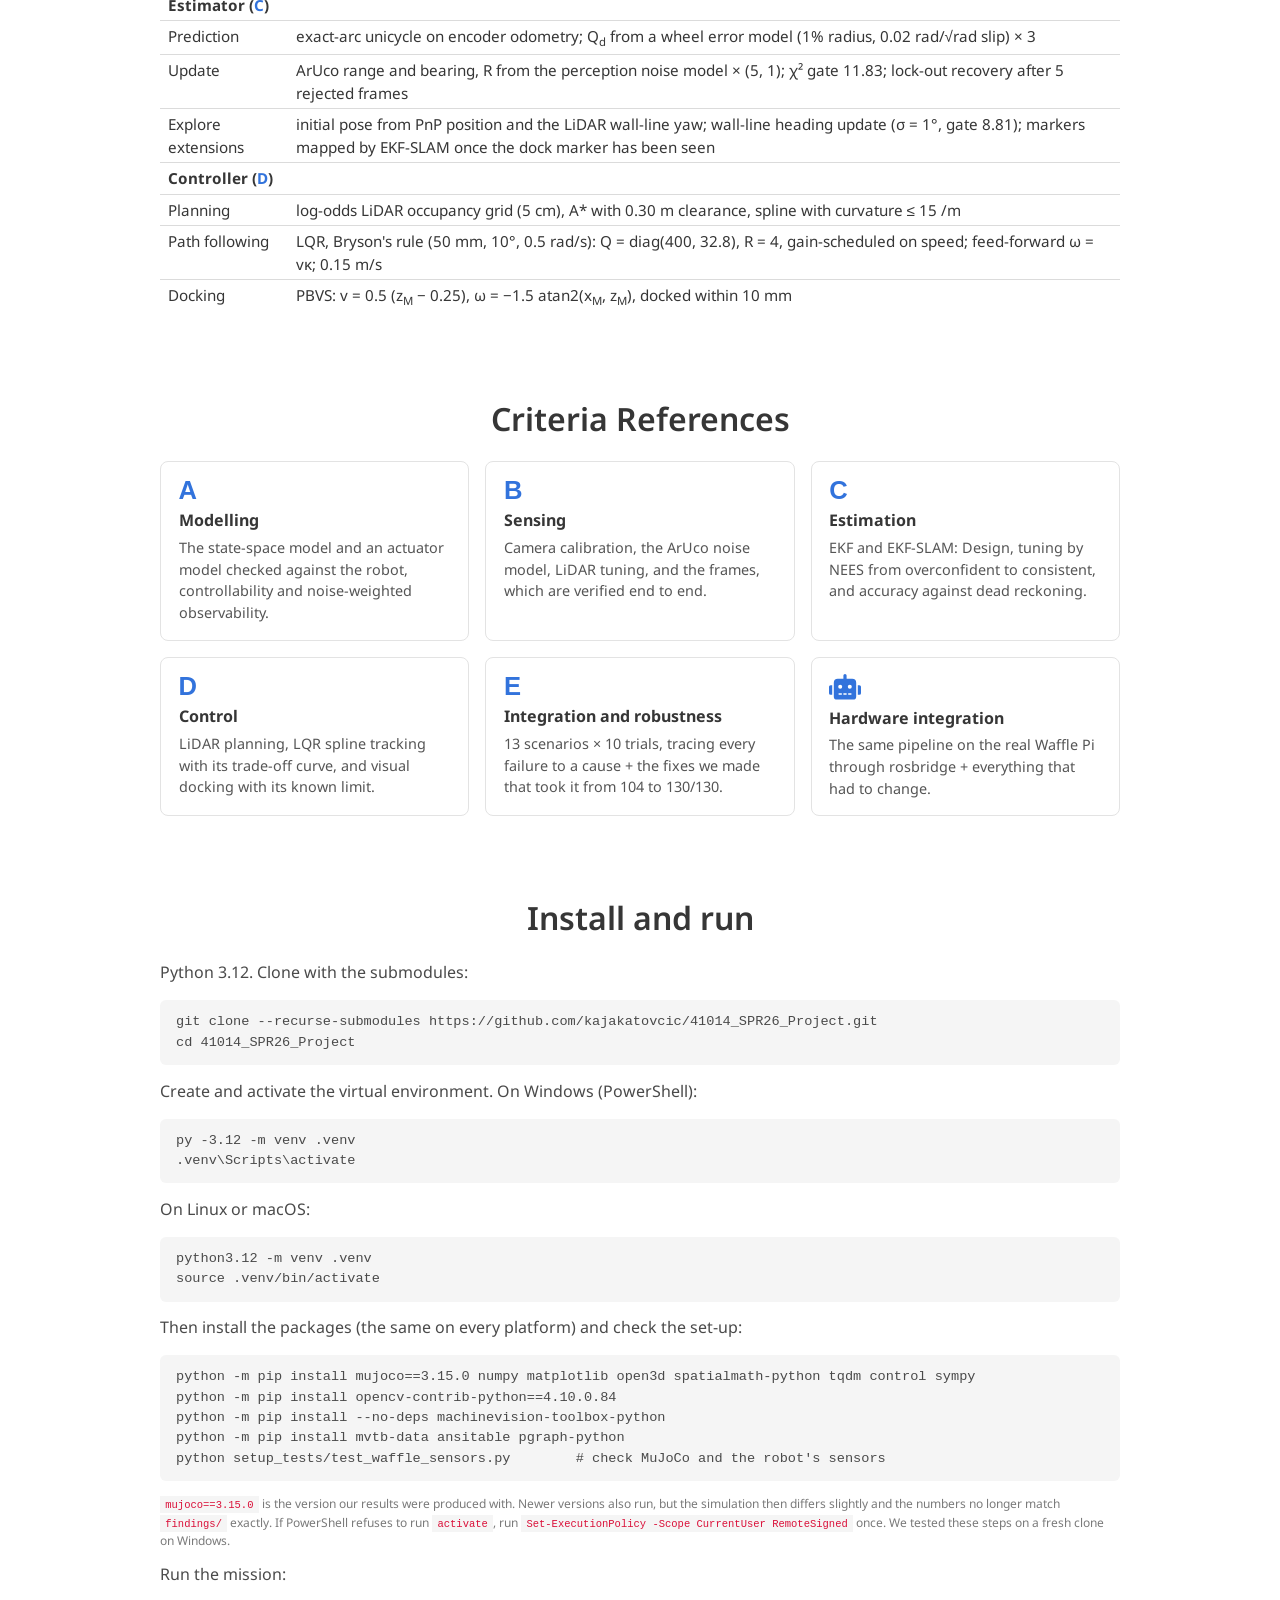
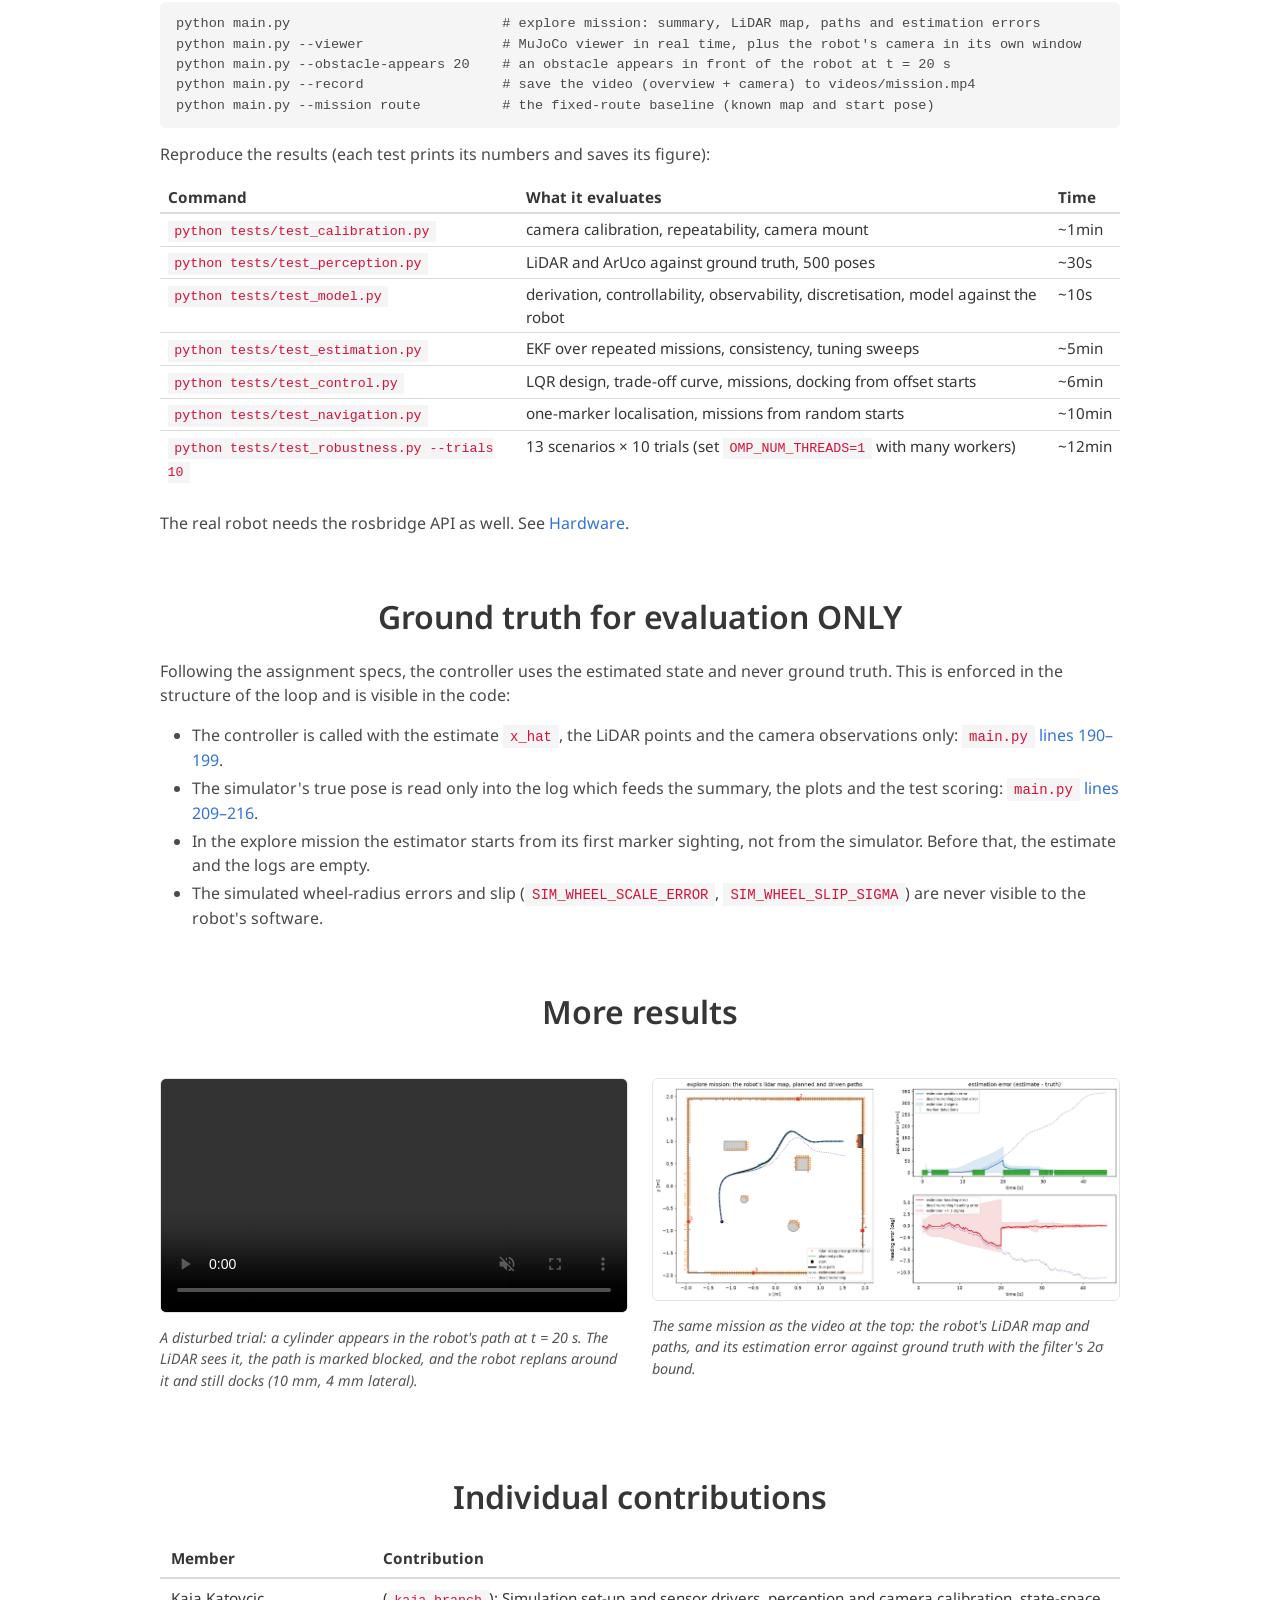
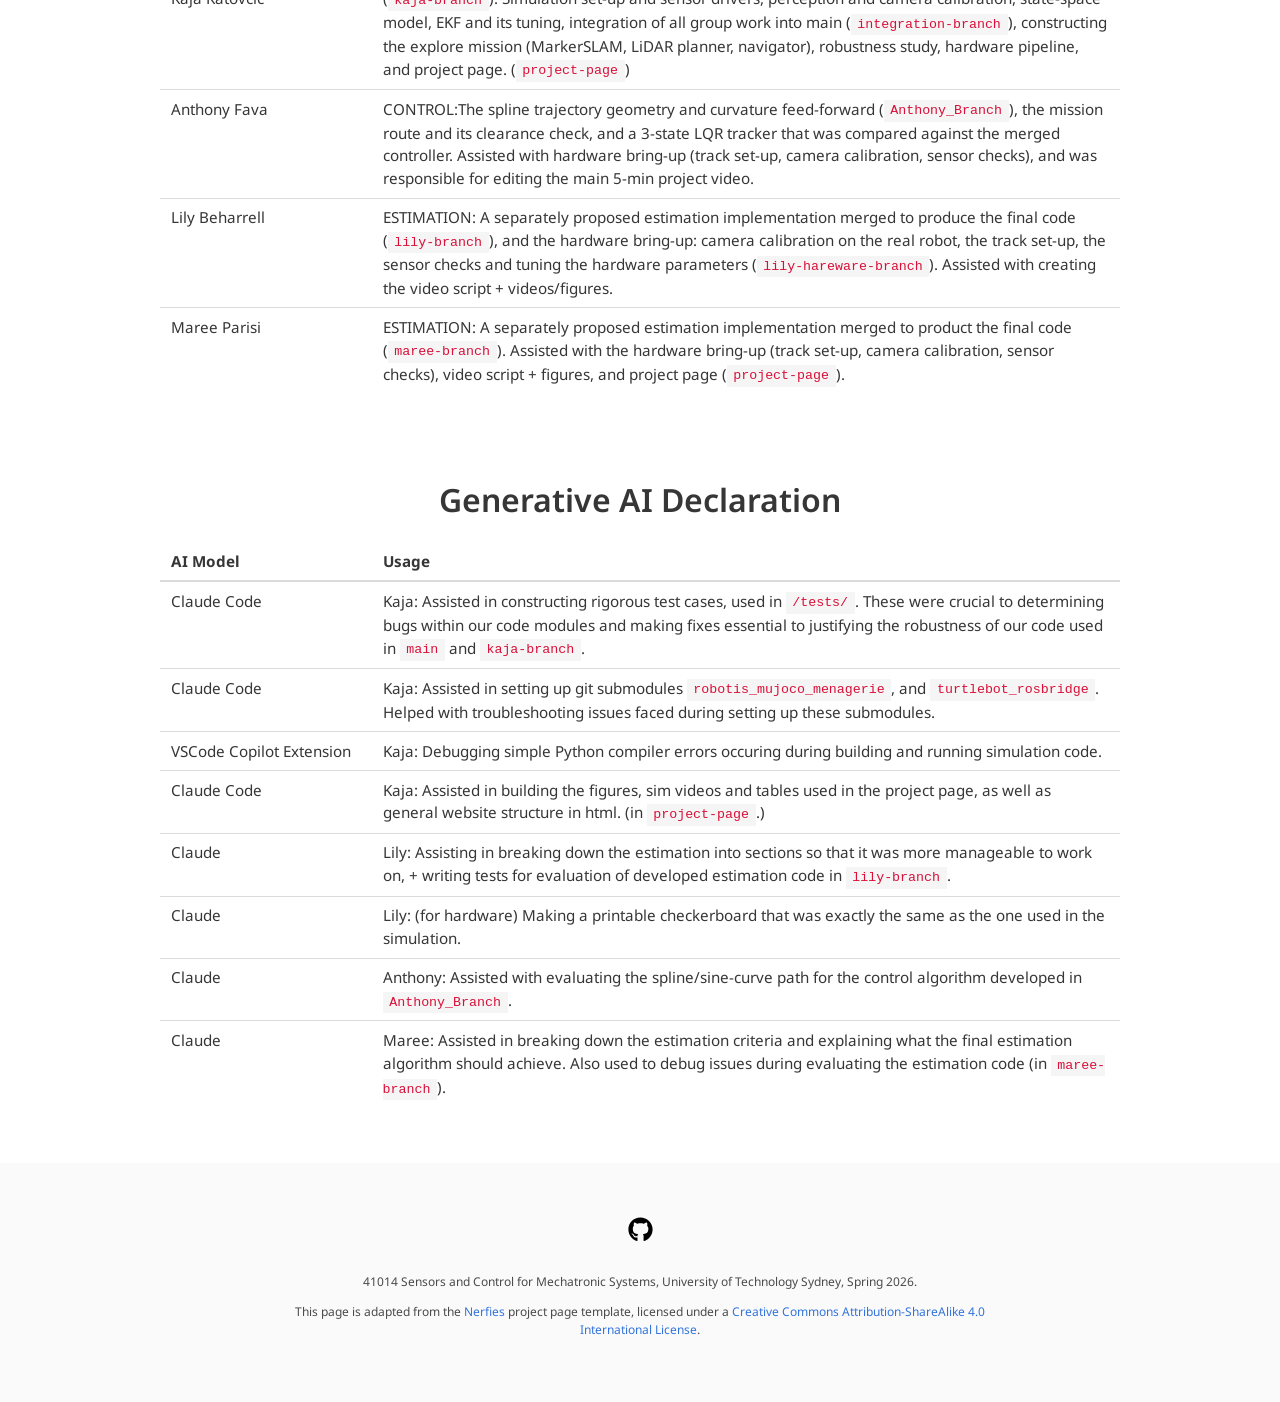
==== commit c382b848: "Update project video in landing page" ====
--- a/index.html
+++ b/index.html
@@ -83,9 +83,9 @@
                 </a>
               </span>
               <span class="link-block">
-                <a href="#demo" class="button is-normal is-rounded is-dark">
+                <a href="#project-video" class="button is-normal is-rounded is-dark">
                   <span class="icon"><i class="fab fa-youtube"></i></span>
-                  <span>Demo video</span>
+                  <span>Project video</span>
                 </a>
               </span>
               <span class="link-block">
@@ -189,20 +189,20 @@
 </section>
 
 
-<section class="section section-tight" id="demo">
+<section class="section section-tight" id="project-video">
   <div class="container is-max-desktop">
     <div class="columns is-centered has-text-centered">
       <div class="column is-four-fifths">
-        <h2 class="title is-3">Demo video</h2>
-        <!-- TODO: upload the 5-minute video (YouTube, unlisted), then replace this block with:
+        <h2 class="title is-3">Project video</h2>
         <div class="publication-video">
-          <iframe src="https://www.youtube.com/embed/VIDEO_ID?rel=0"
-                  frameborder="0" allow="autoplay; encrypted-media" allowfullscreen></iframe>
+          <iframe src="https://www.youtube-nocookie.com/embed/5JLbOoTEEQE?rel=0"
+                  title="Group 3 project video: visual docking for a TurtleBot3 Waffle Pi"
+                  frameborder="0" allow="accelerometer; clipboard-write; encrypted-media; gyroscope; picture-in-picture"
+                  referrerpolicy="strict-origin-when-cross-origin" allowfullscreen></iframe>
         </div>
-        -->
-        <div class="todo has-text-left">
-          Embed the 5-minute demo video here. 
-        </div>
+        <p class="is-size-7 has-text-grey" style="margin-top: 0.5rem;">
+          Can't see it? <a href="https://www.youtube.com/watch?v=5JLbOoTEEQE">Watch on YouTube</a>.
+        </p>
       </div>
     </div>
   </div>
@@ -406,7 +406,7 @@
             <td>CONTROL:The spline trajectory geometry and curvature feed-forward (<code>Anthony_Branch</code>), the mission route and its clearance
               check, and a 3-state LQR tracker that was compared against the merged controller. Assisted with
               hardware bring-up (track set-up, camera calibration, sensor checks), and was responsible for 
-              editing the main 5-min demo video.</td>
+              editing the main 5-min project video.</td>
           </tr>
           <tr>
             <td>Lily Beharrell</td>
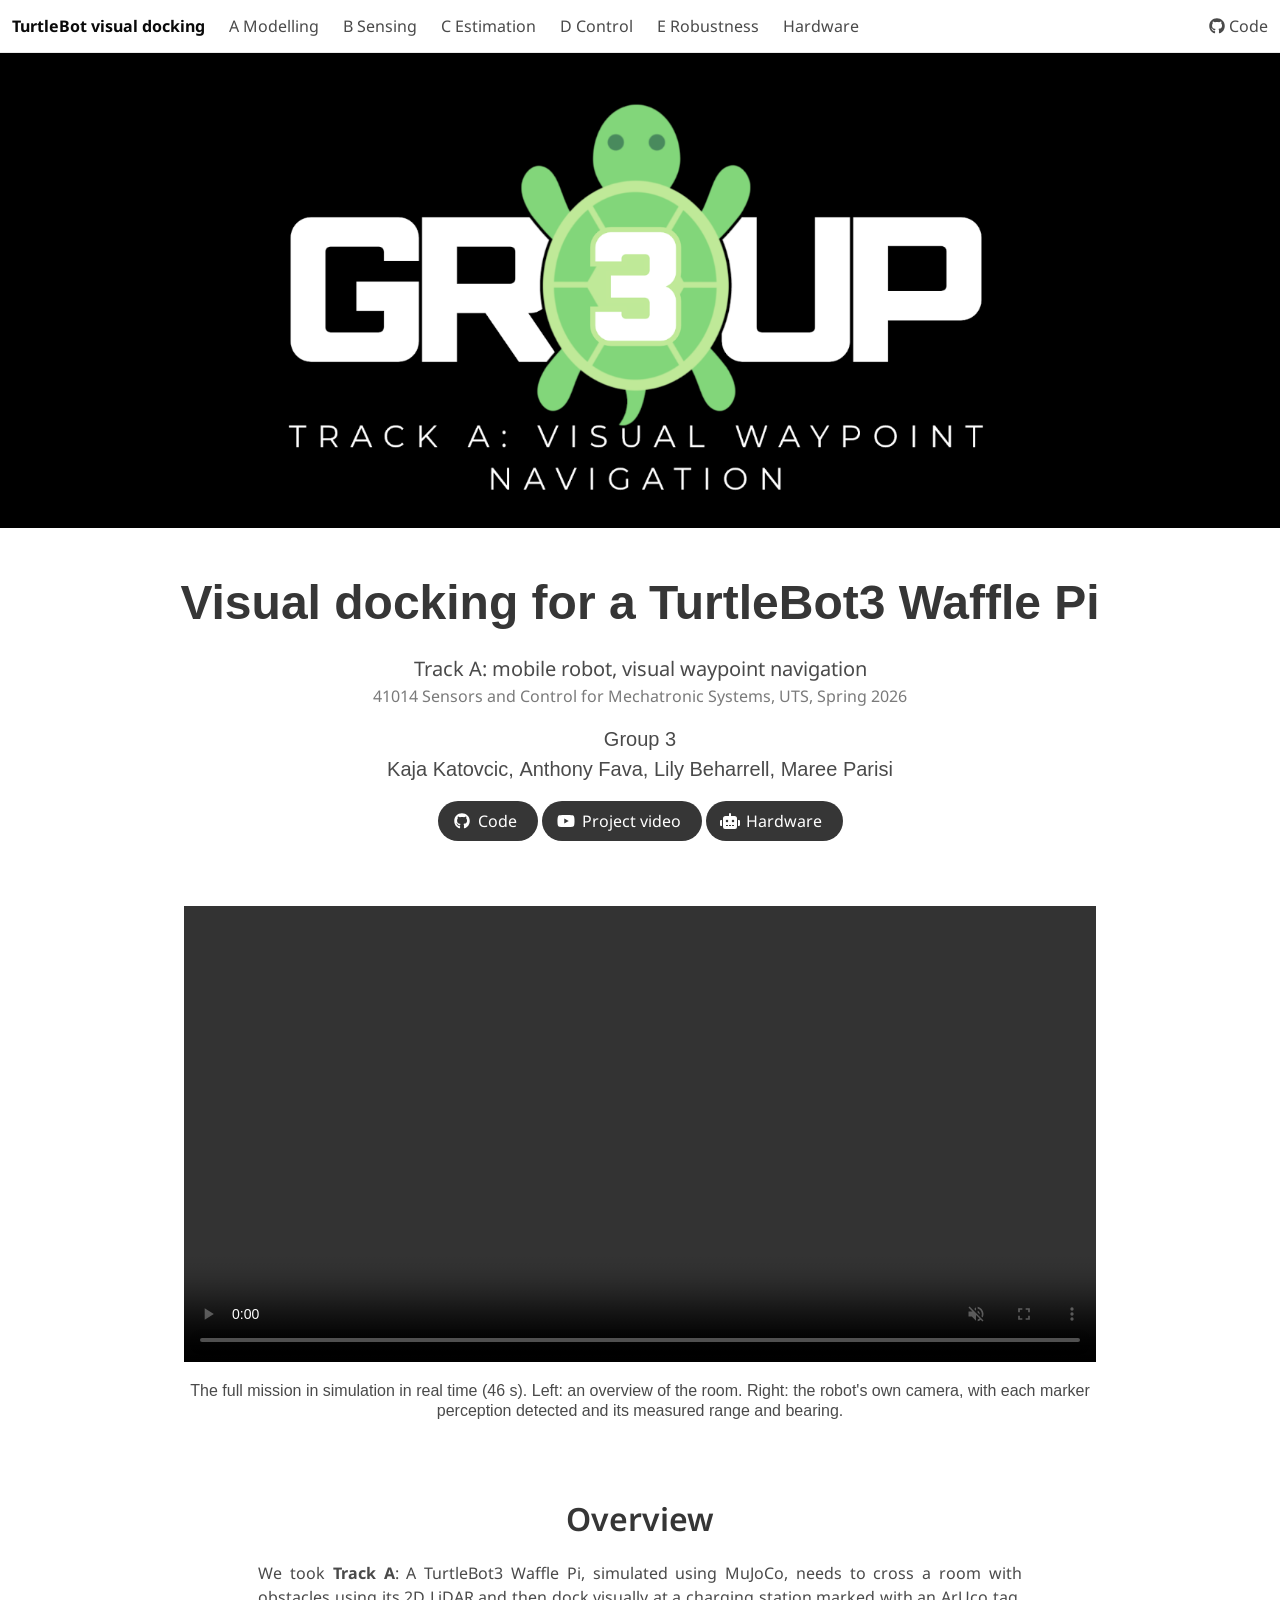
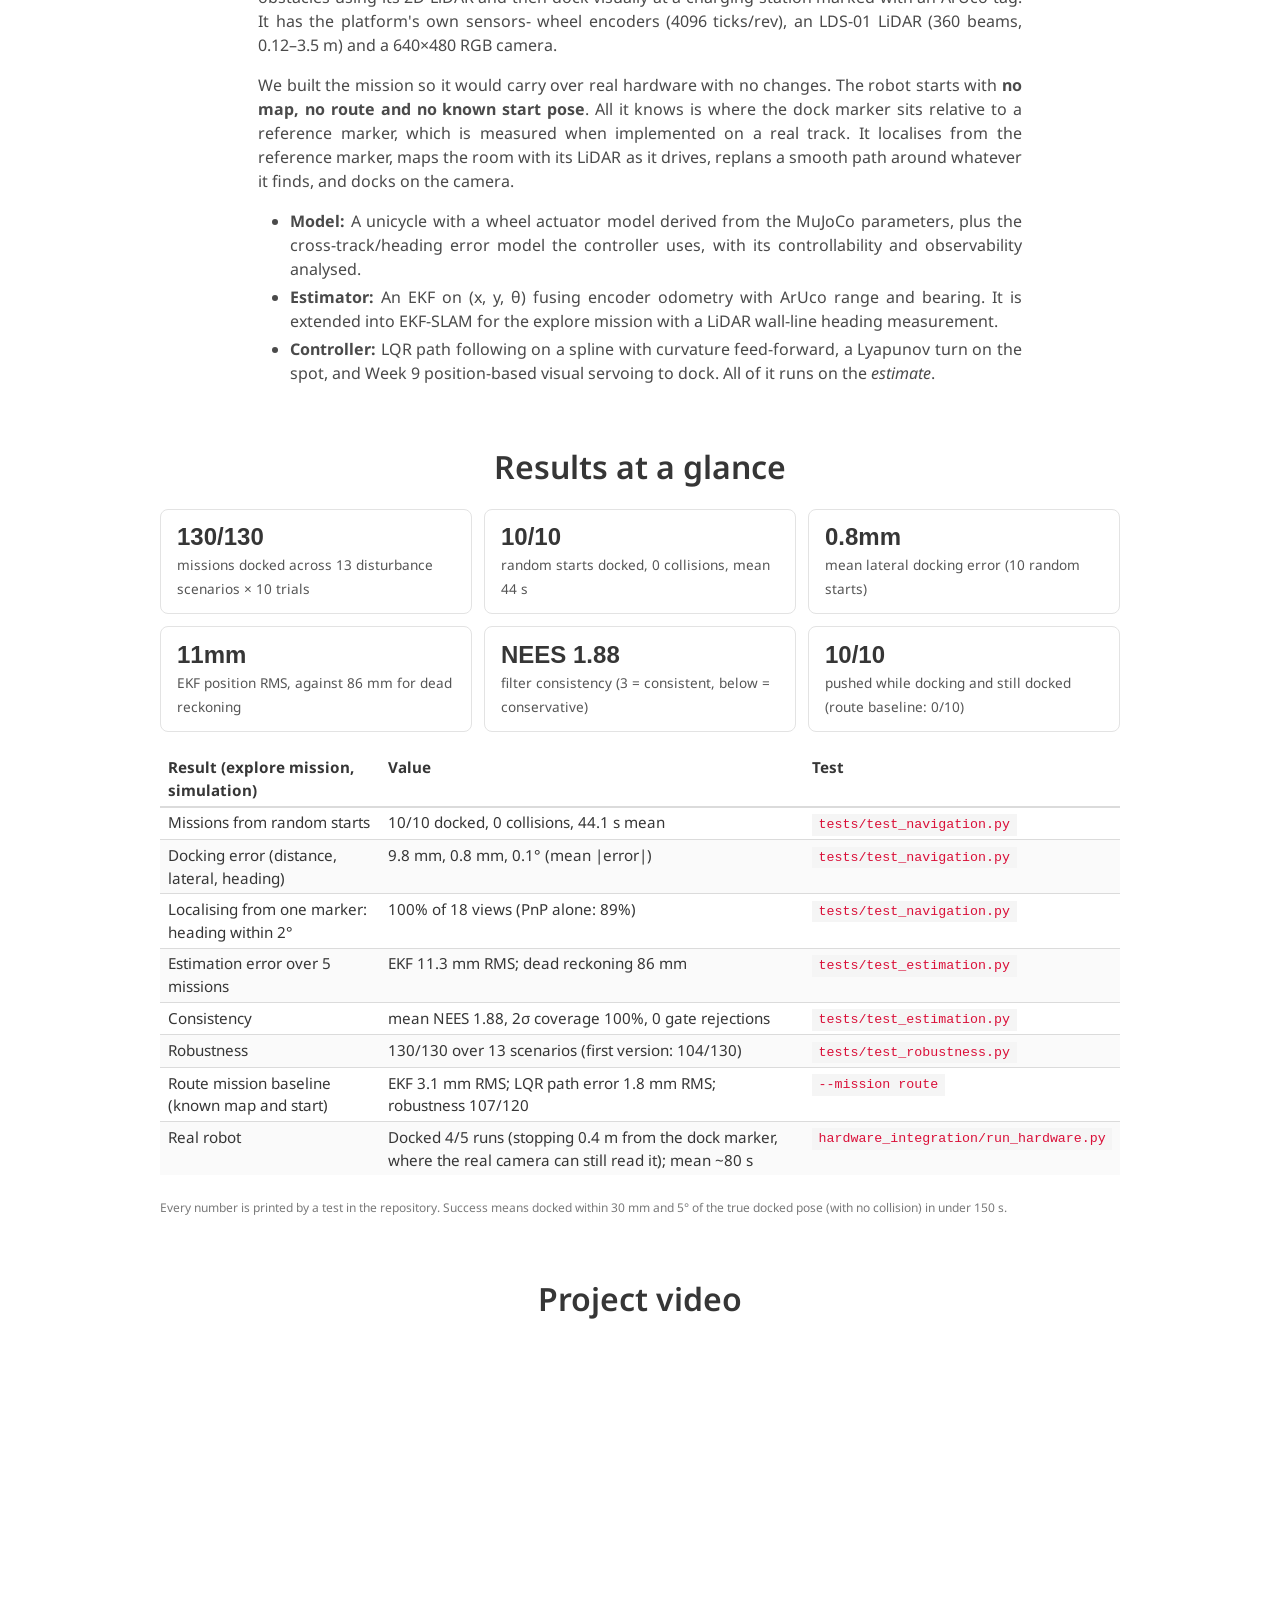
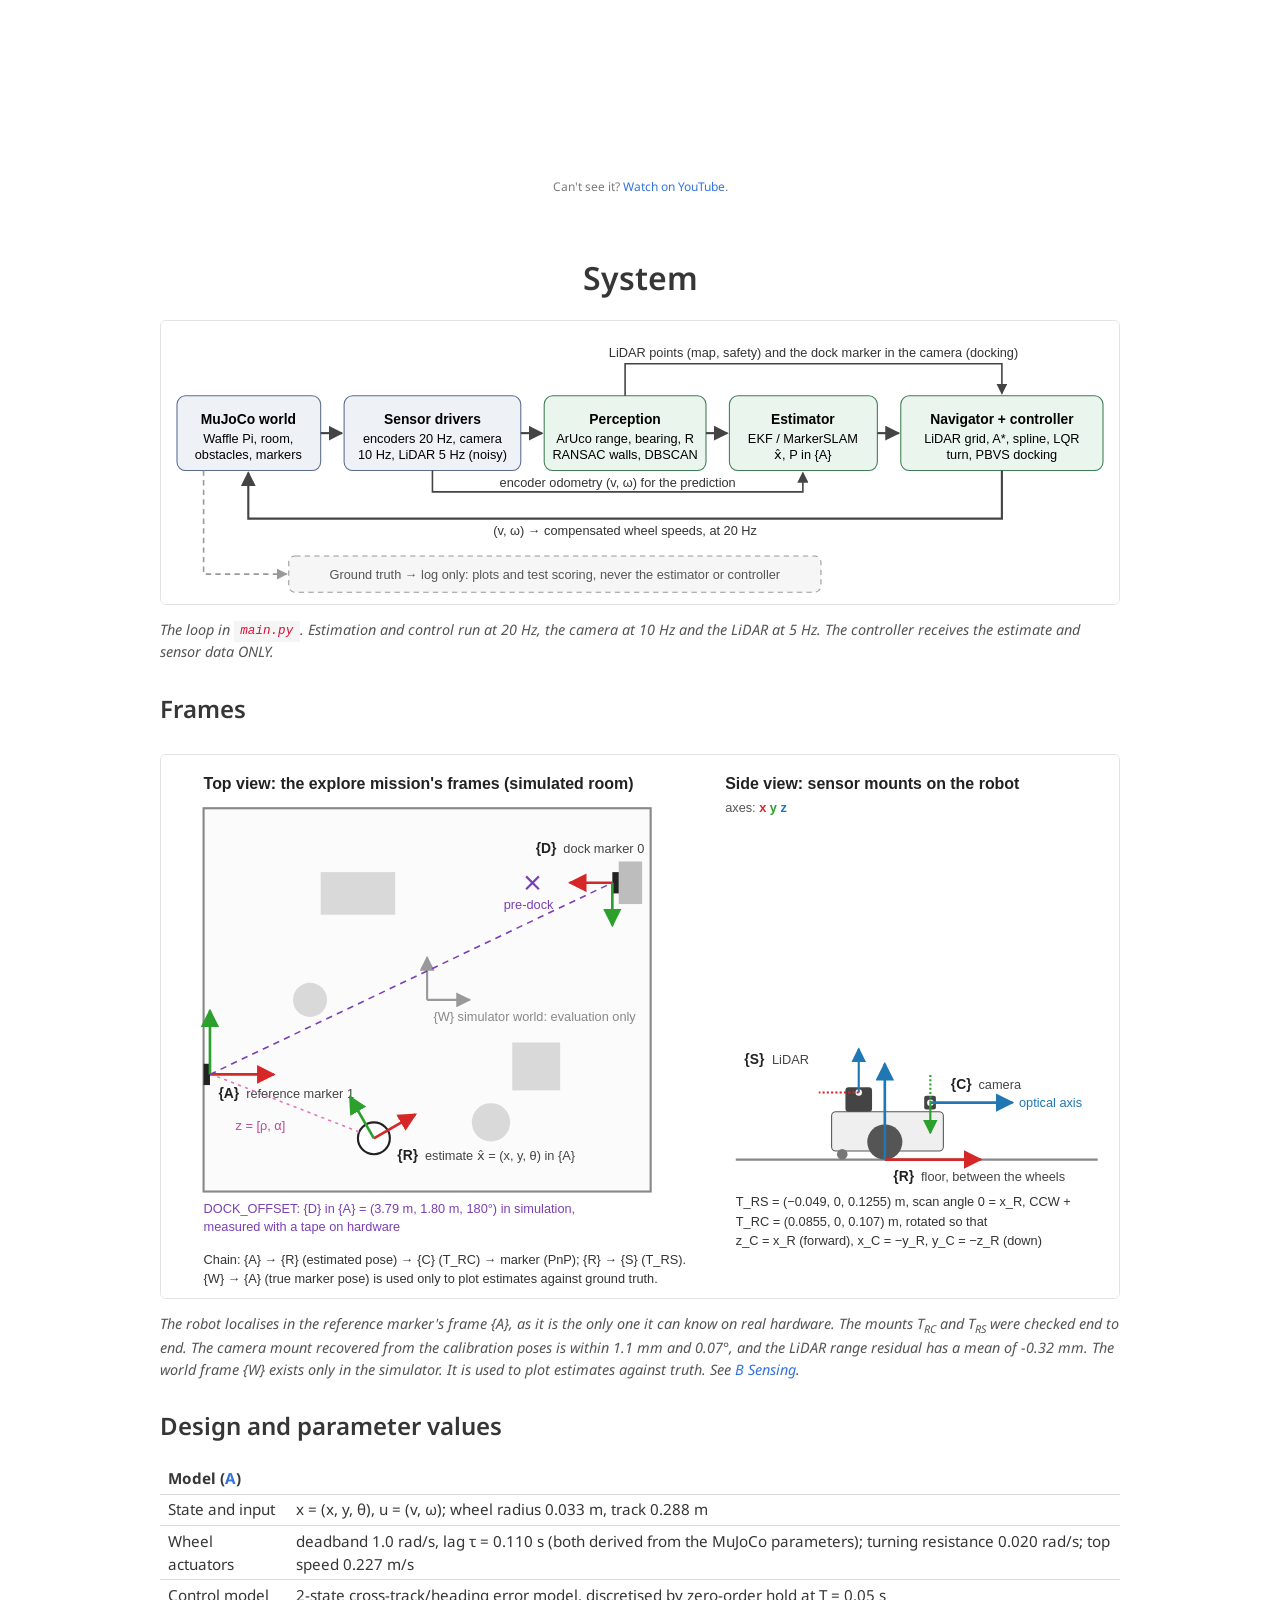
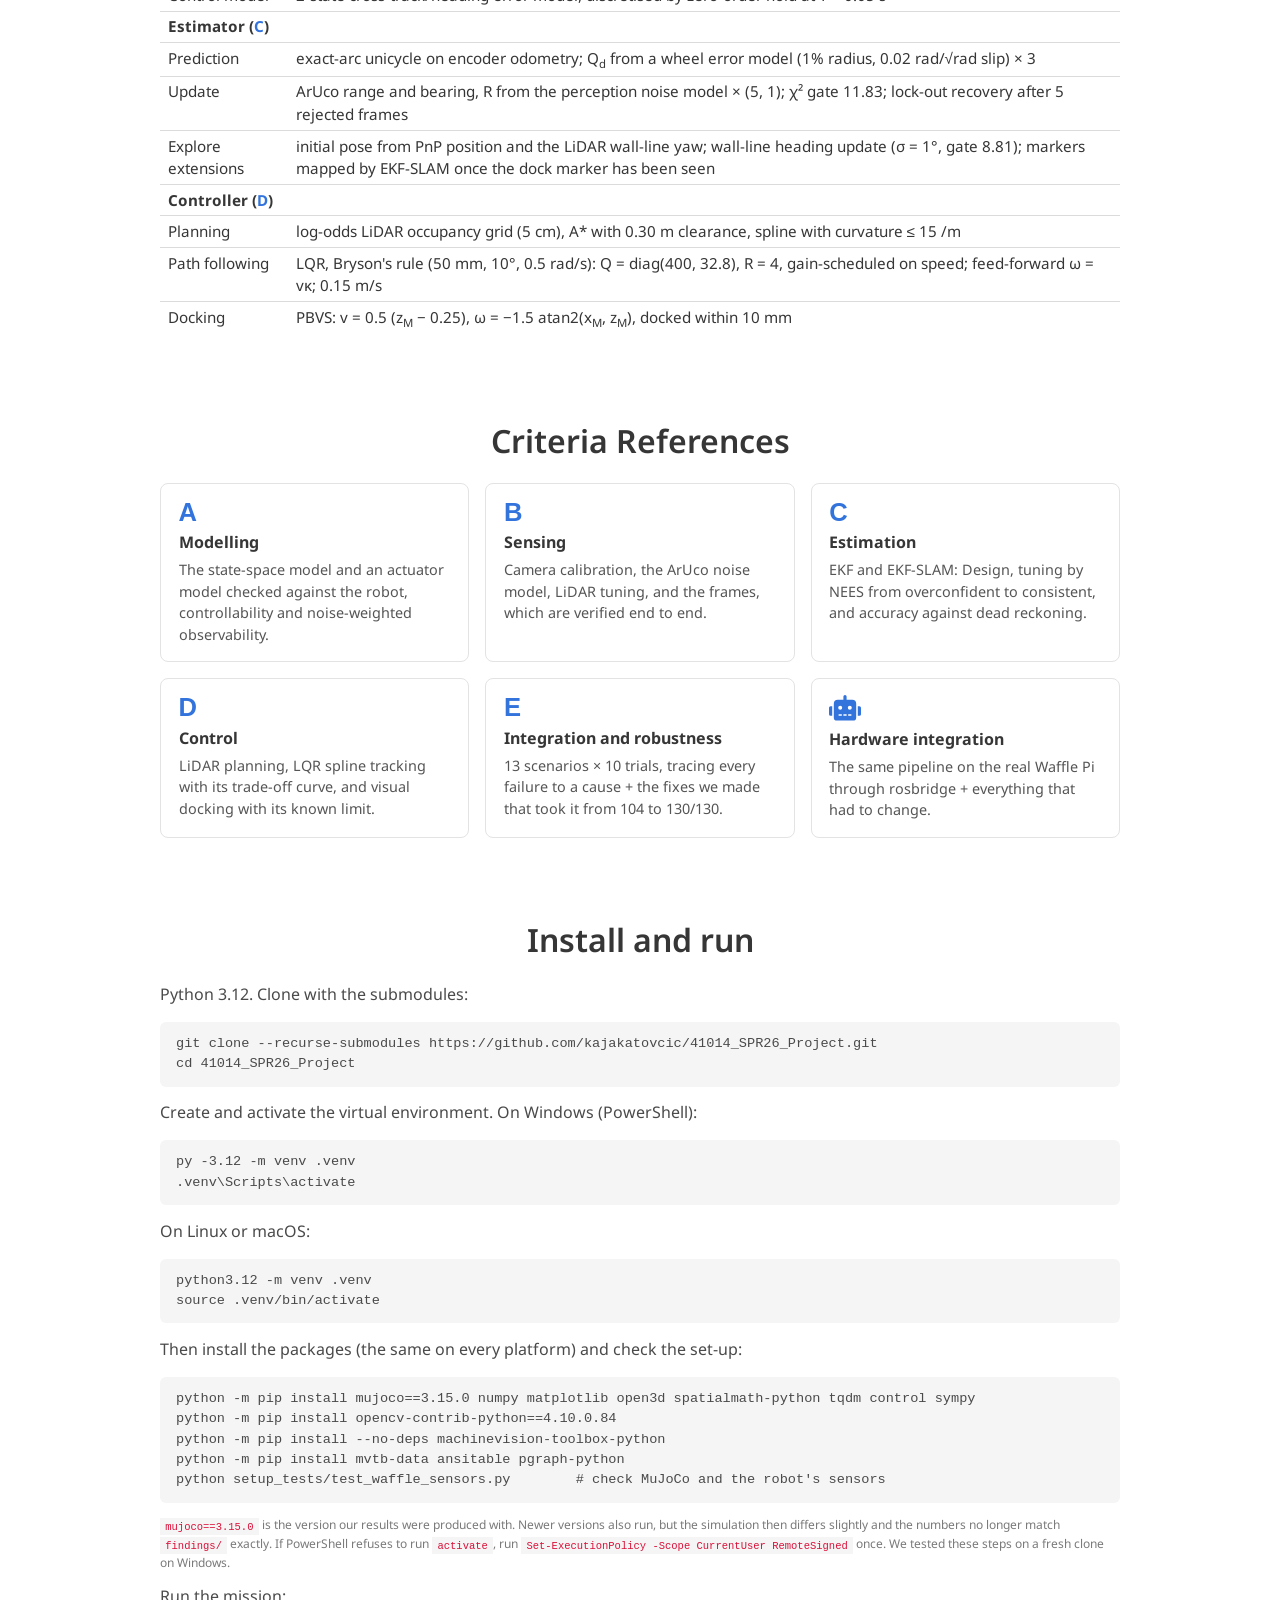
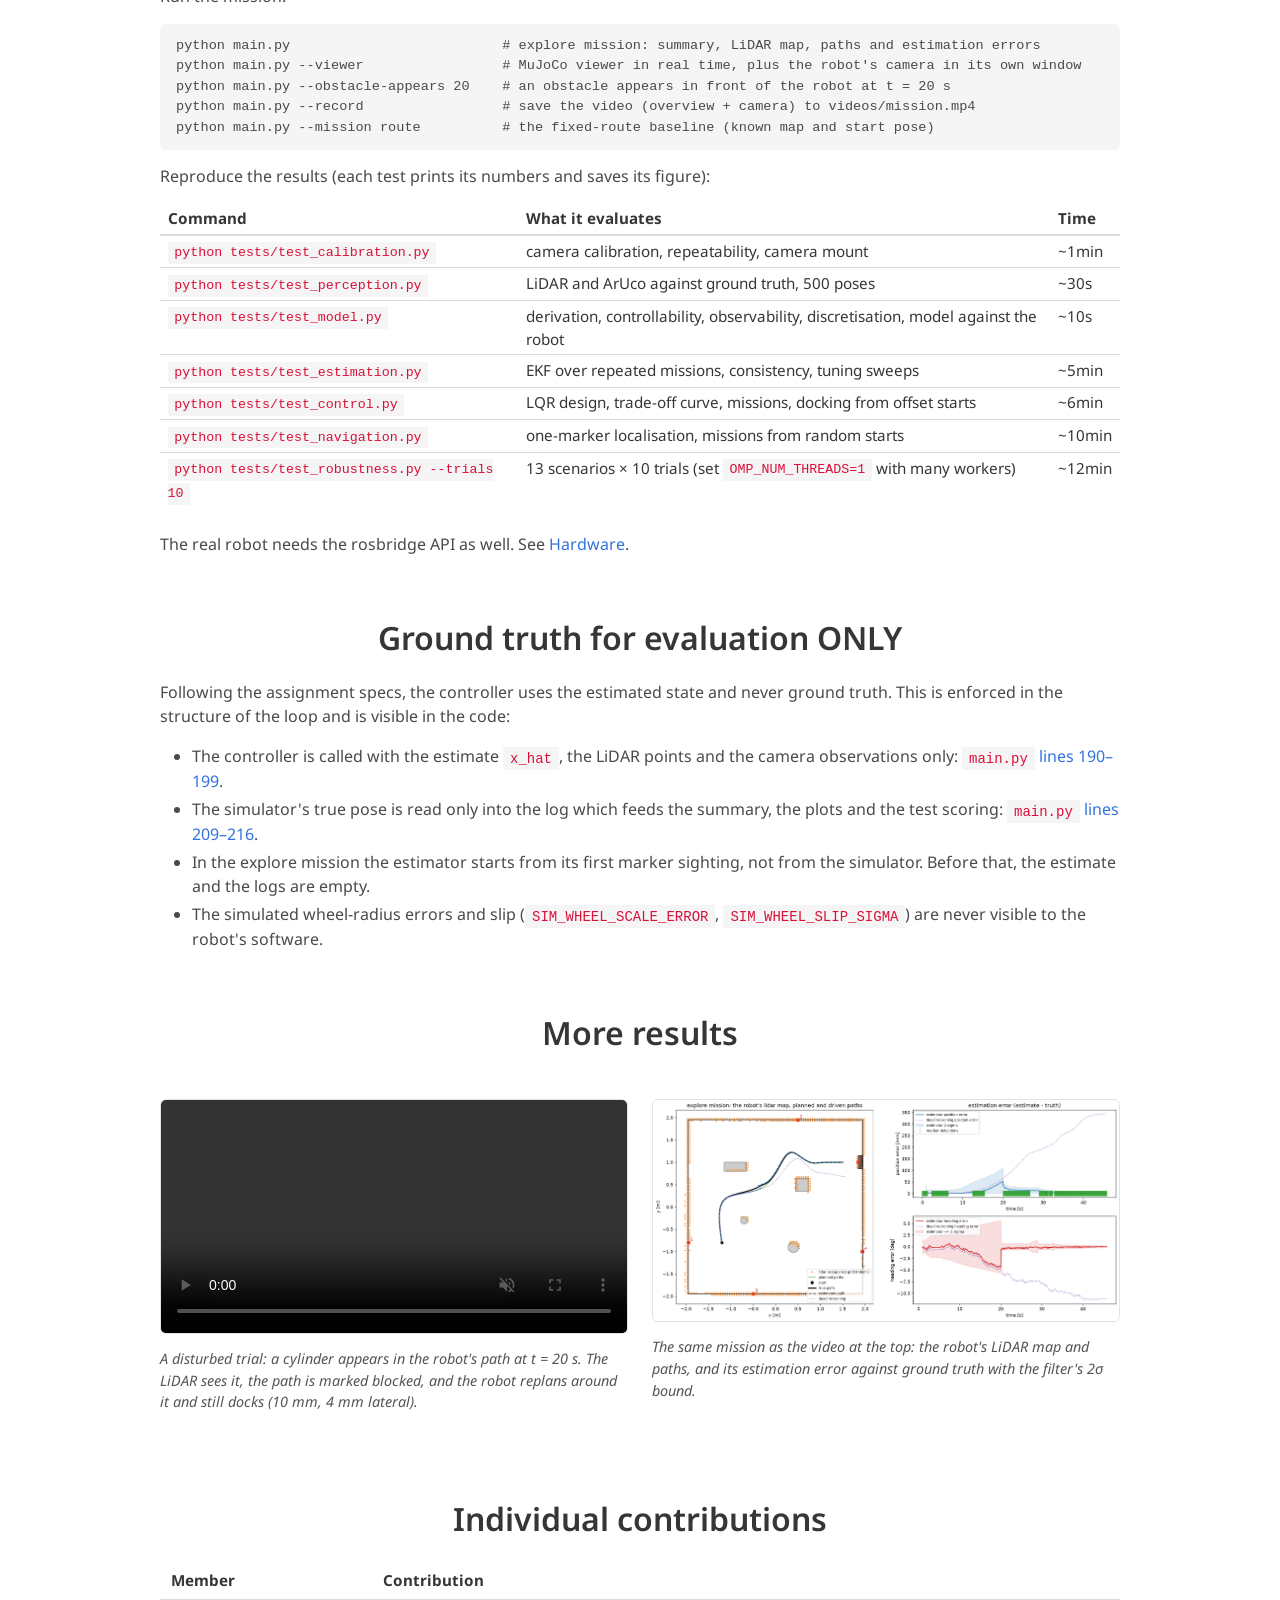
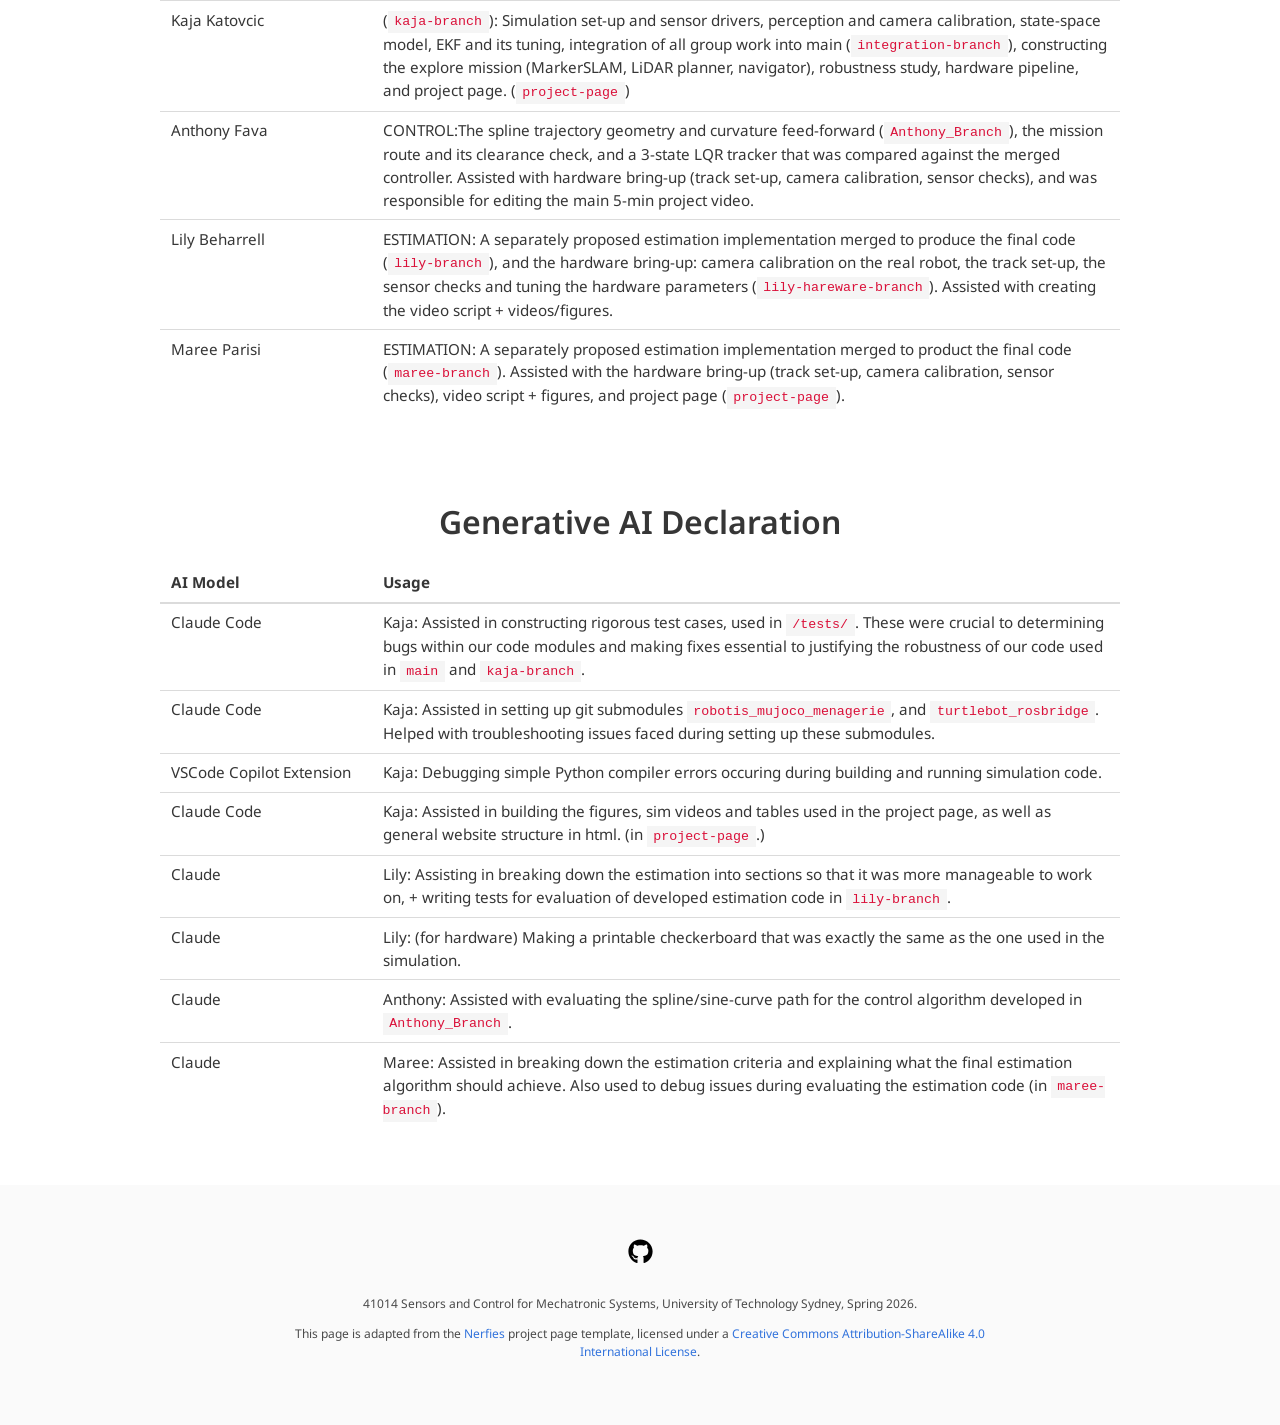
==== commit b0d7f2d6: "Hardware page: porting issues, failed-run cause and corrected docking result Add the camera calibrat" ====
--- a/index.html
+++ b/index.html
@@ -176,7 +176,7 @@
             <tr><td>Consistency</td><td>mean NEES 1.88, 2&sigma; coverage 100%, 0 gate rejections</td><td><code>tests/test_estimation.py</code></td></tr>
             <tr><td>Robustness</td><td>130/130 over 13 scenarios (first version: 104/130)</td><td><code>tests/test_robustness.py</code></td></tr>
             <tr><td>Route mission baseline (known map and start)</td><td>EKF 3.1&nbsp;mm RMS; LQR path error 1.8&nbsp;mm RMS; robustness 107/120</td><td><code>--mission route</code></td></tr>
-            <tr><td>Real robot</td><td>Docked 4/5 runs, ~40mm distance. Mean ~80sec</td><td><code>hardware_integration/run_hardware.py</code></td></tr>
+            <tr><td>Real robot</td><td>Docked 4/5 runs (stopping 0.4&nbsp;m from the dock marker, where the real camera can still read it); mean ~80&nbsp;s</td><td><code>hardware_integration/run_hardware.py</code></td></tr>
           </tbody>
         </table>
       </div>
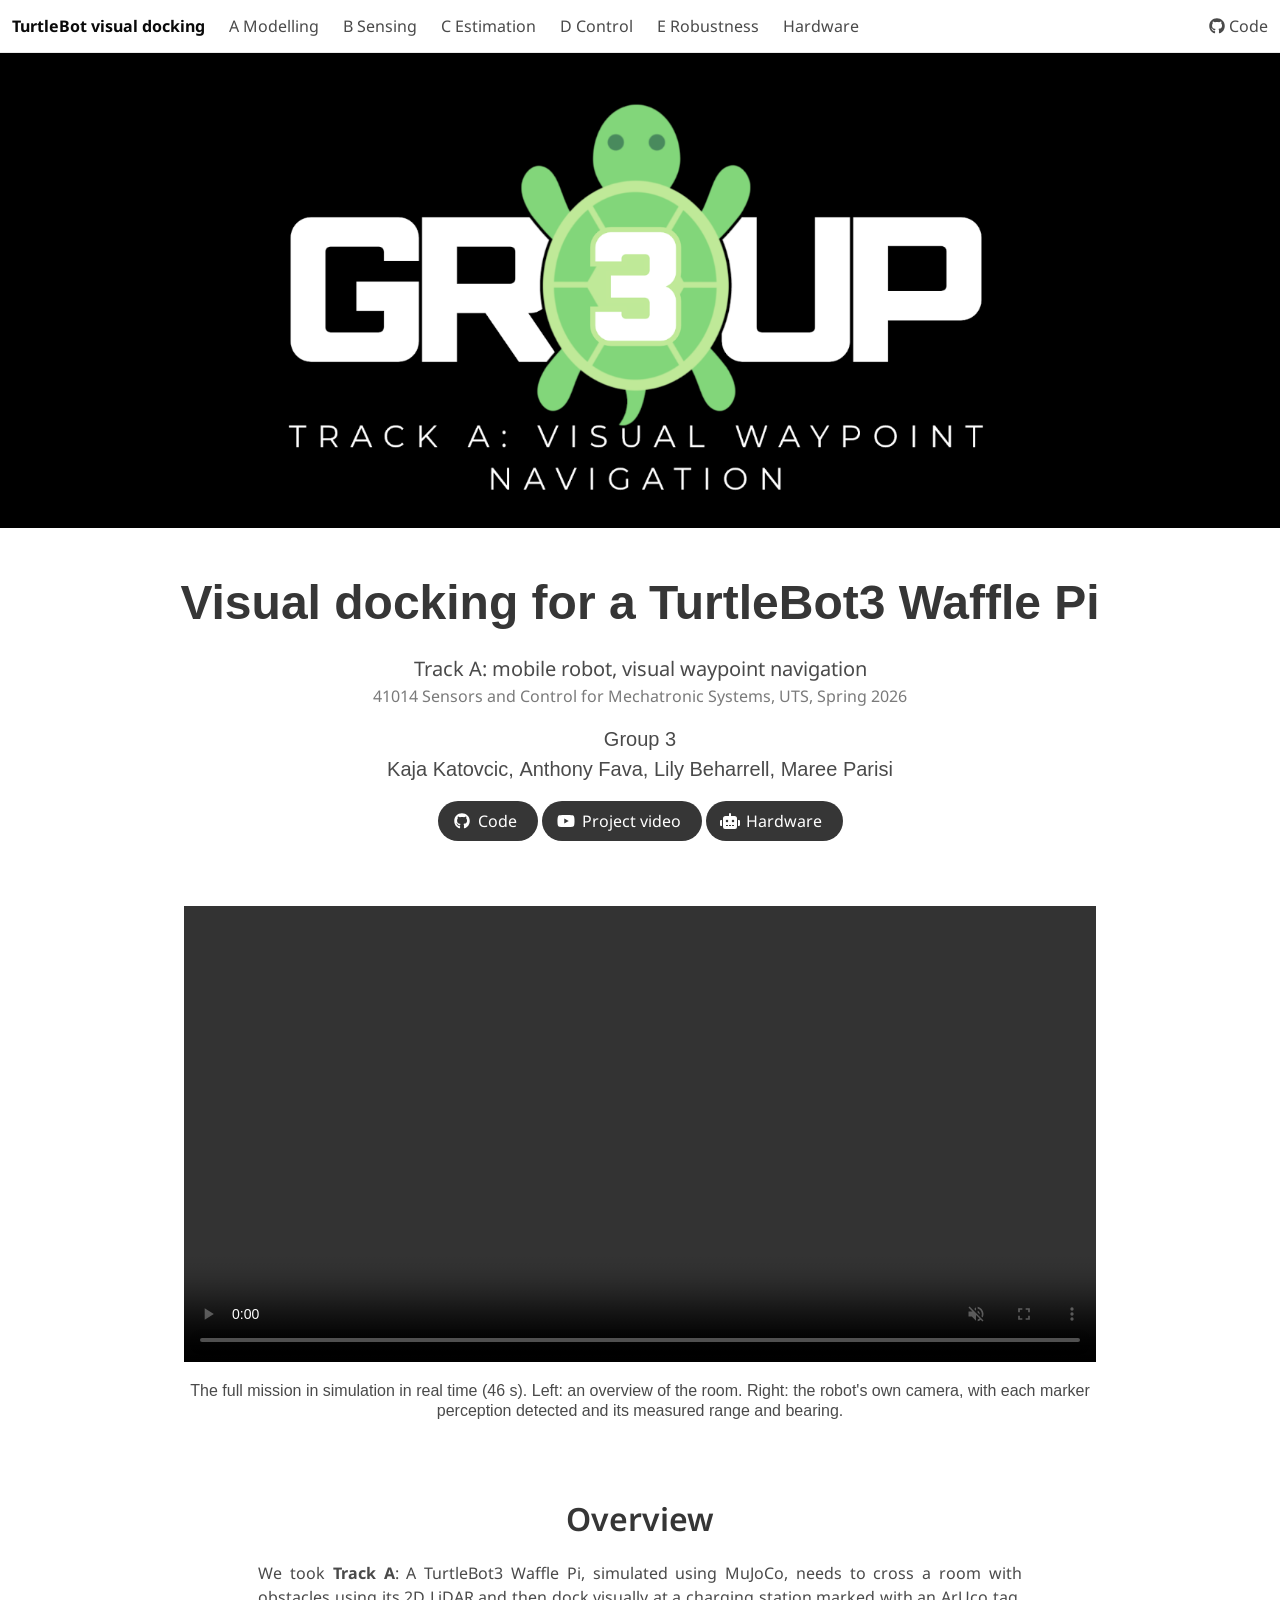
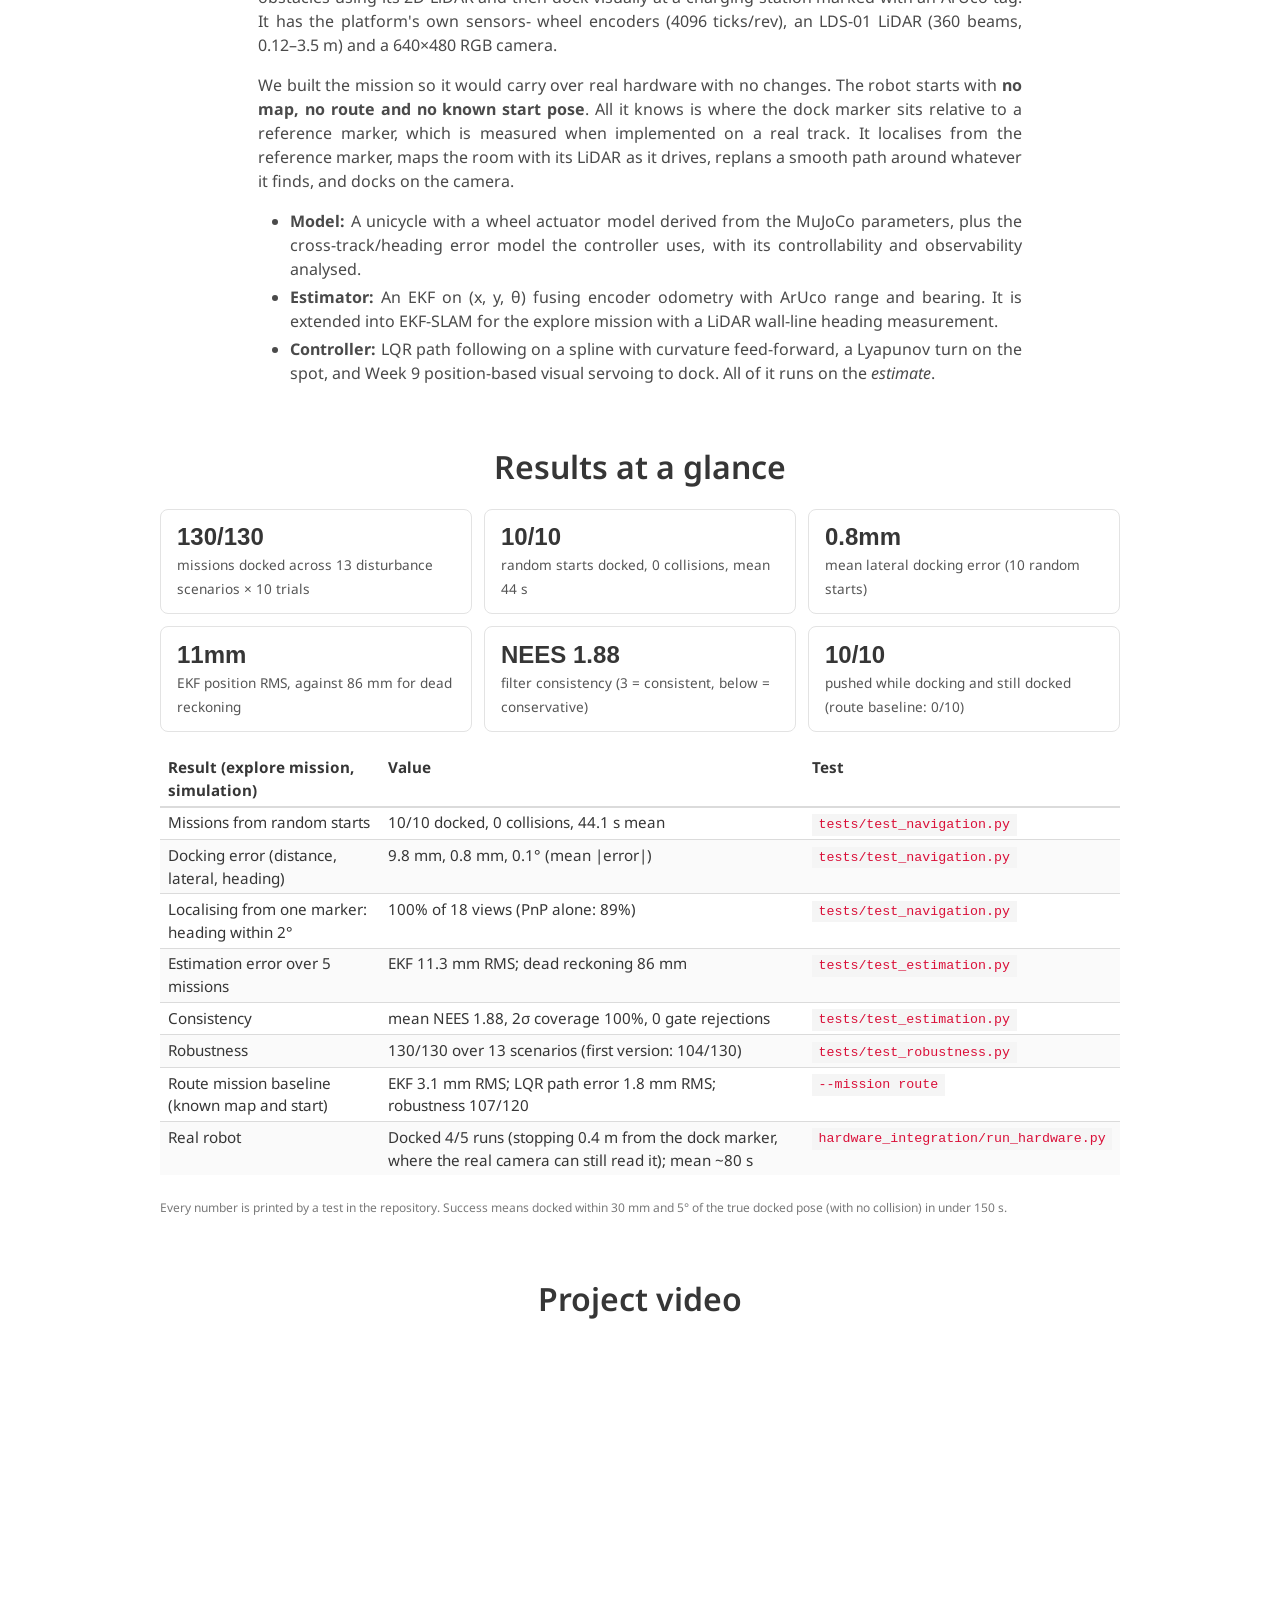
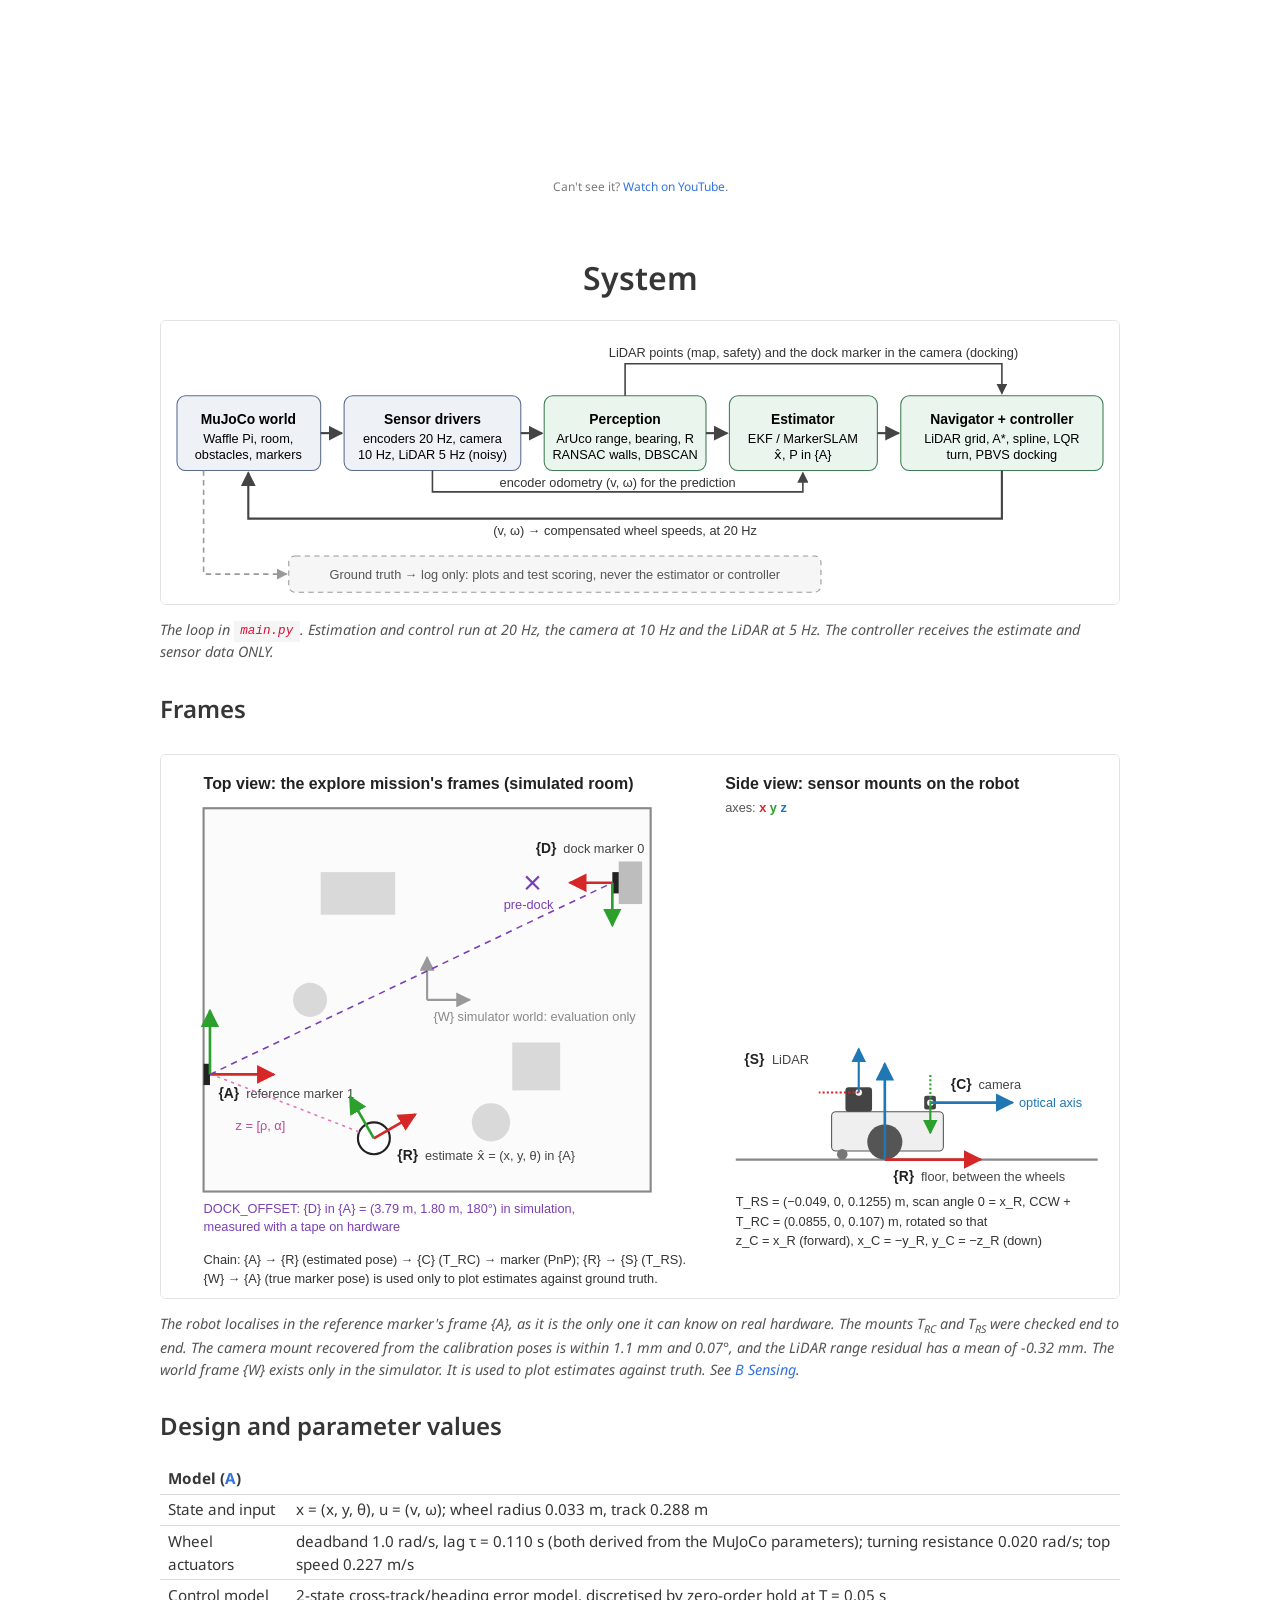
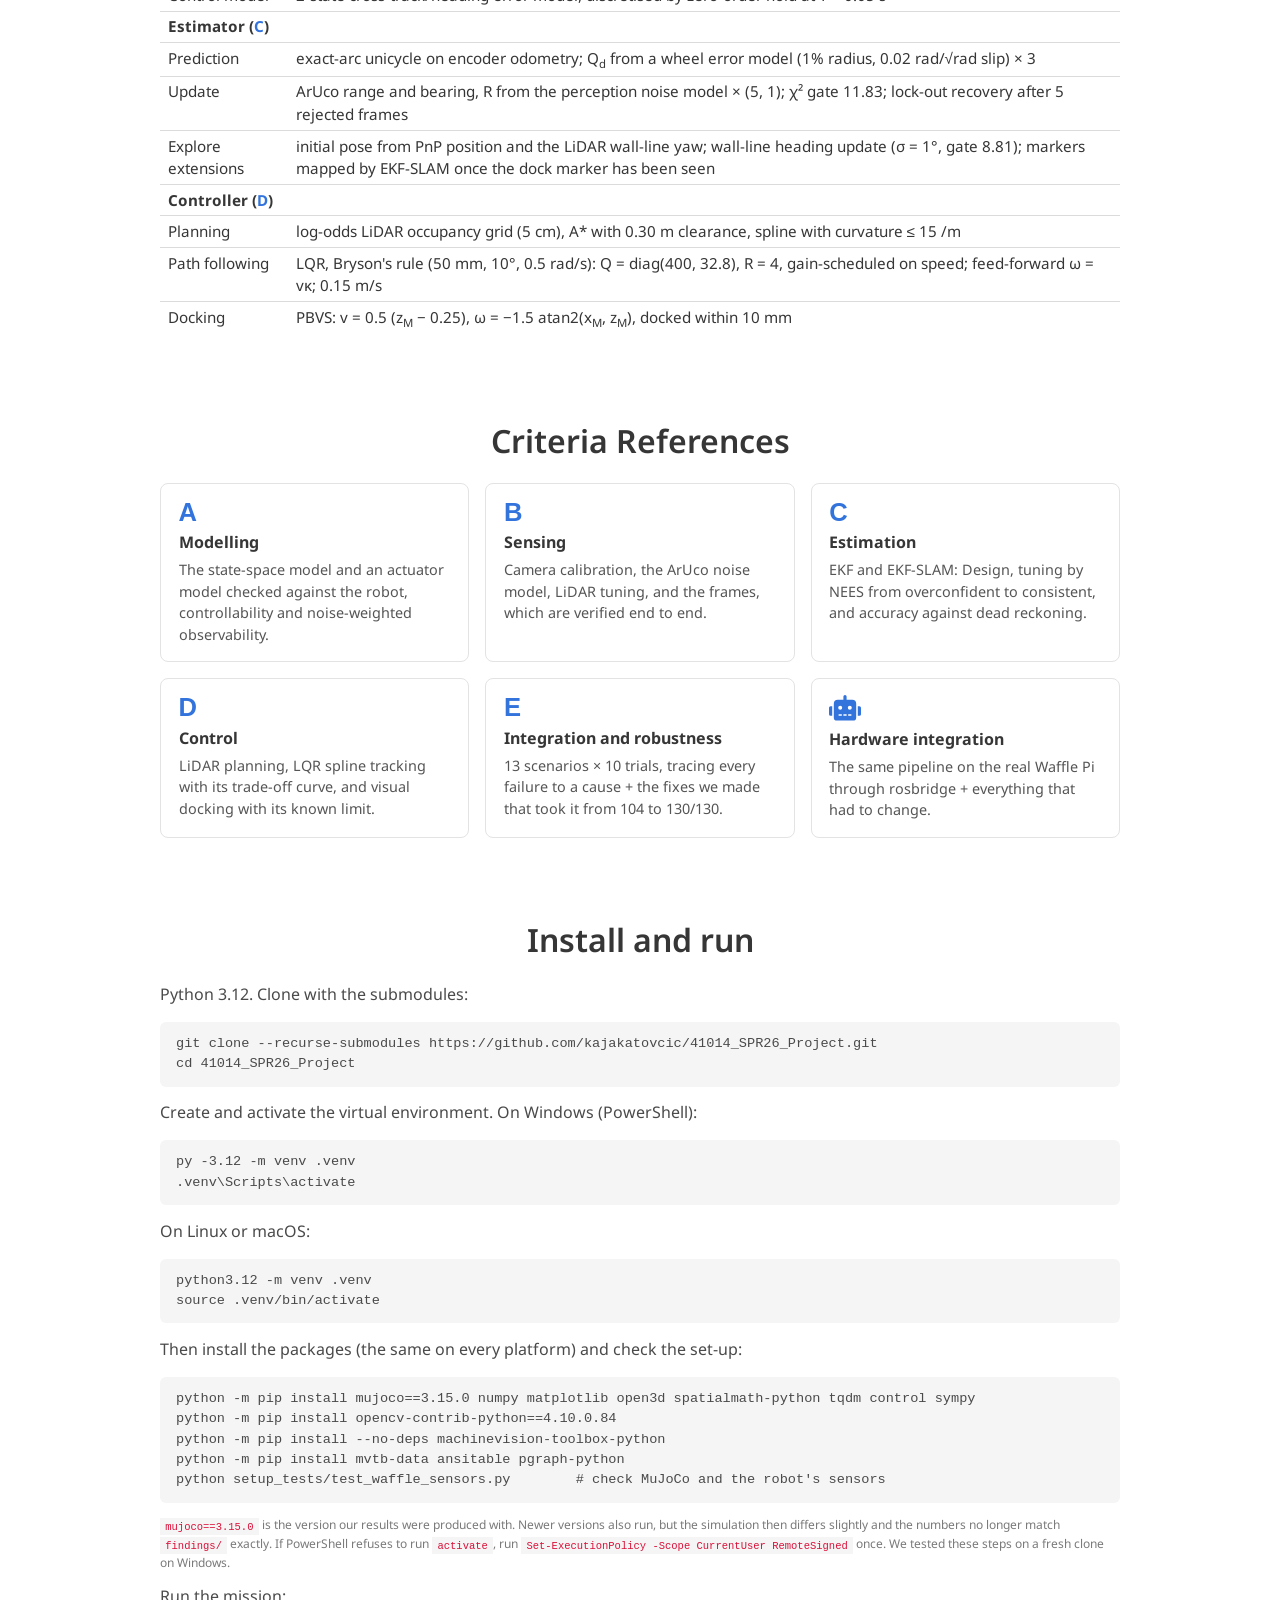
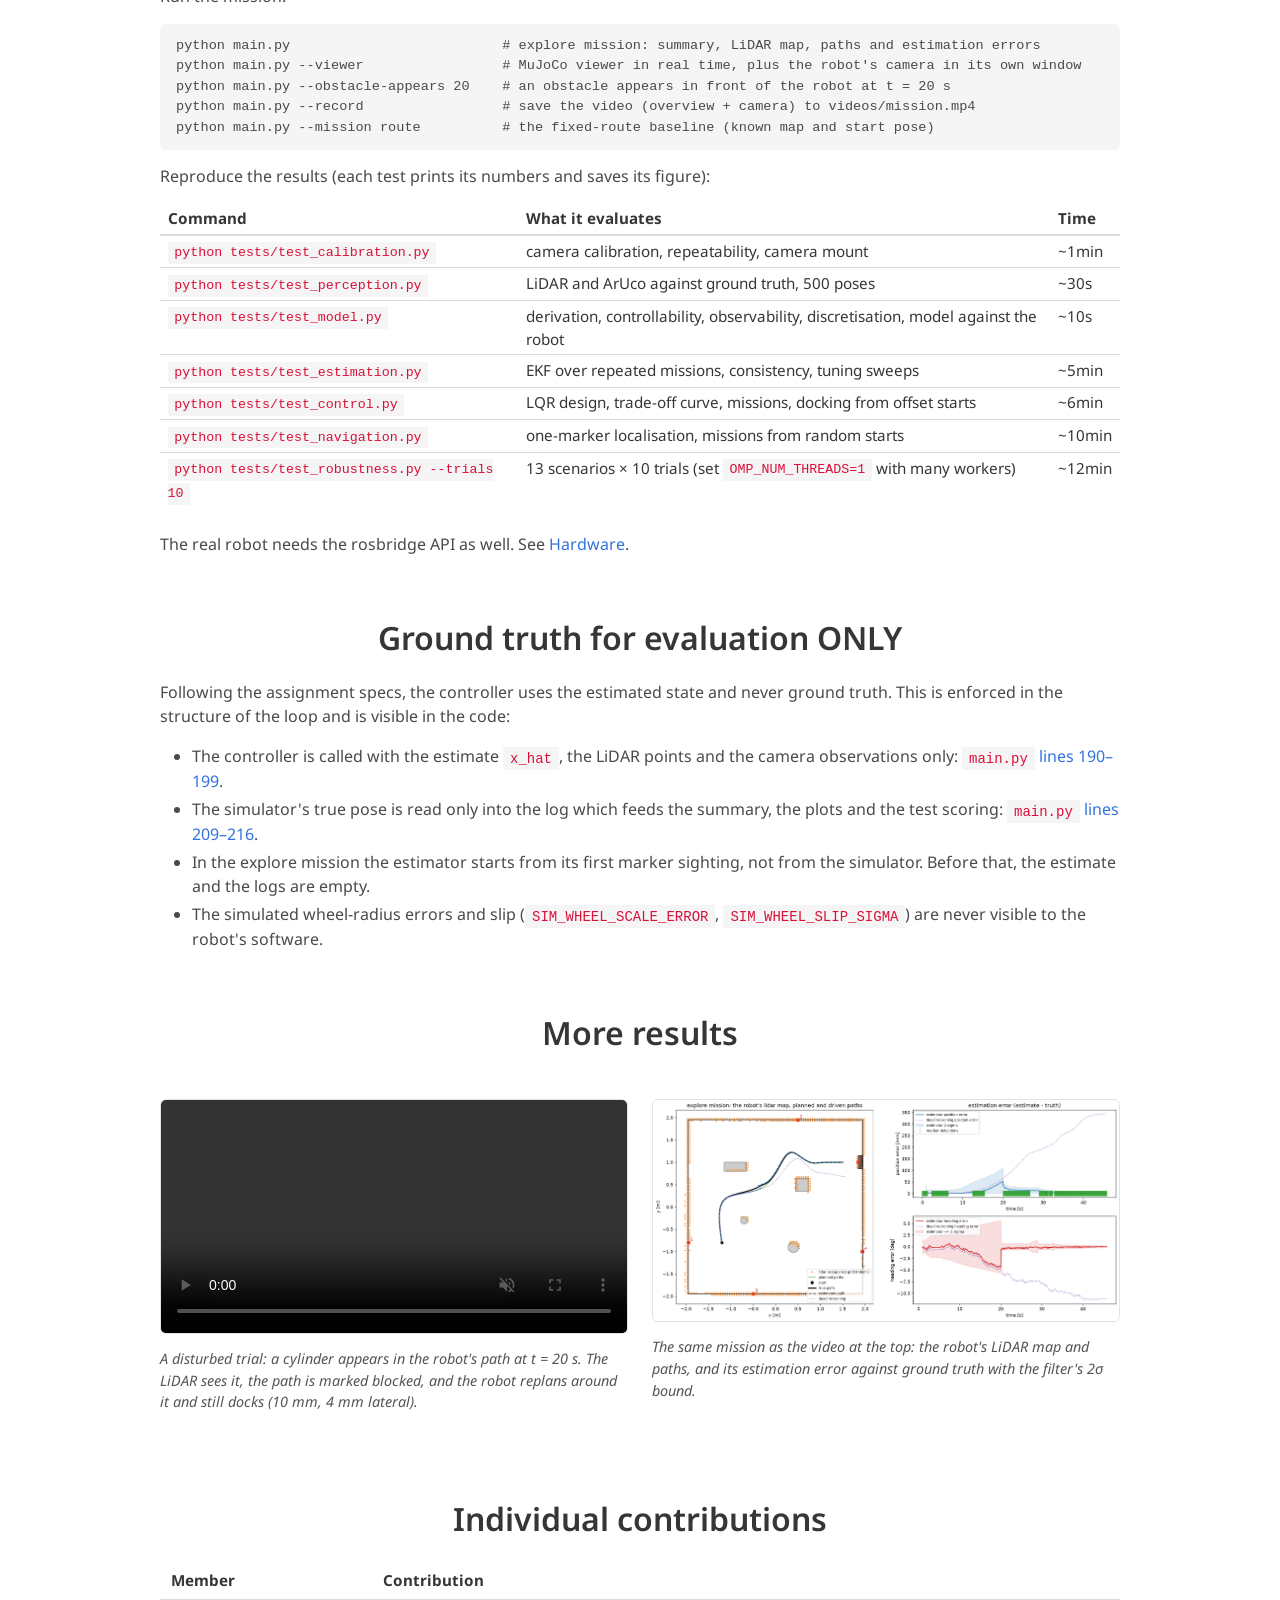
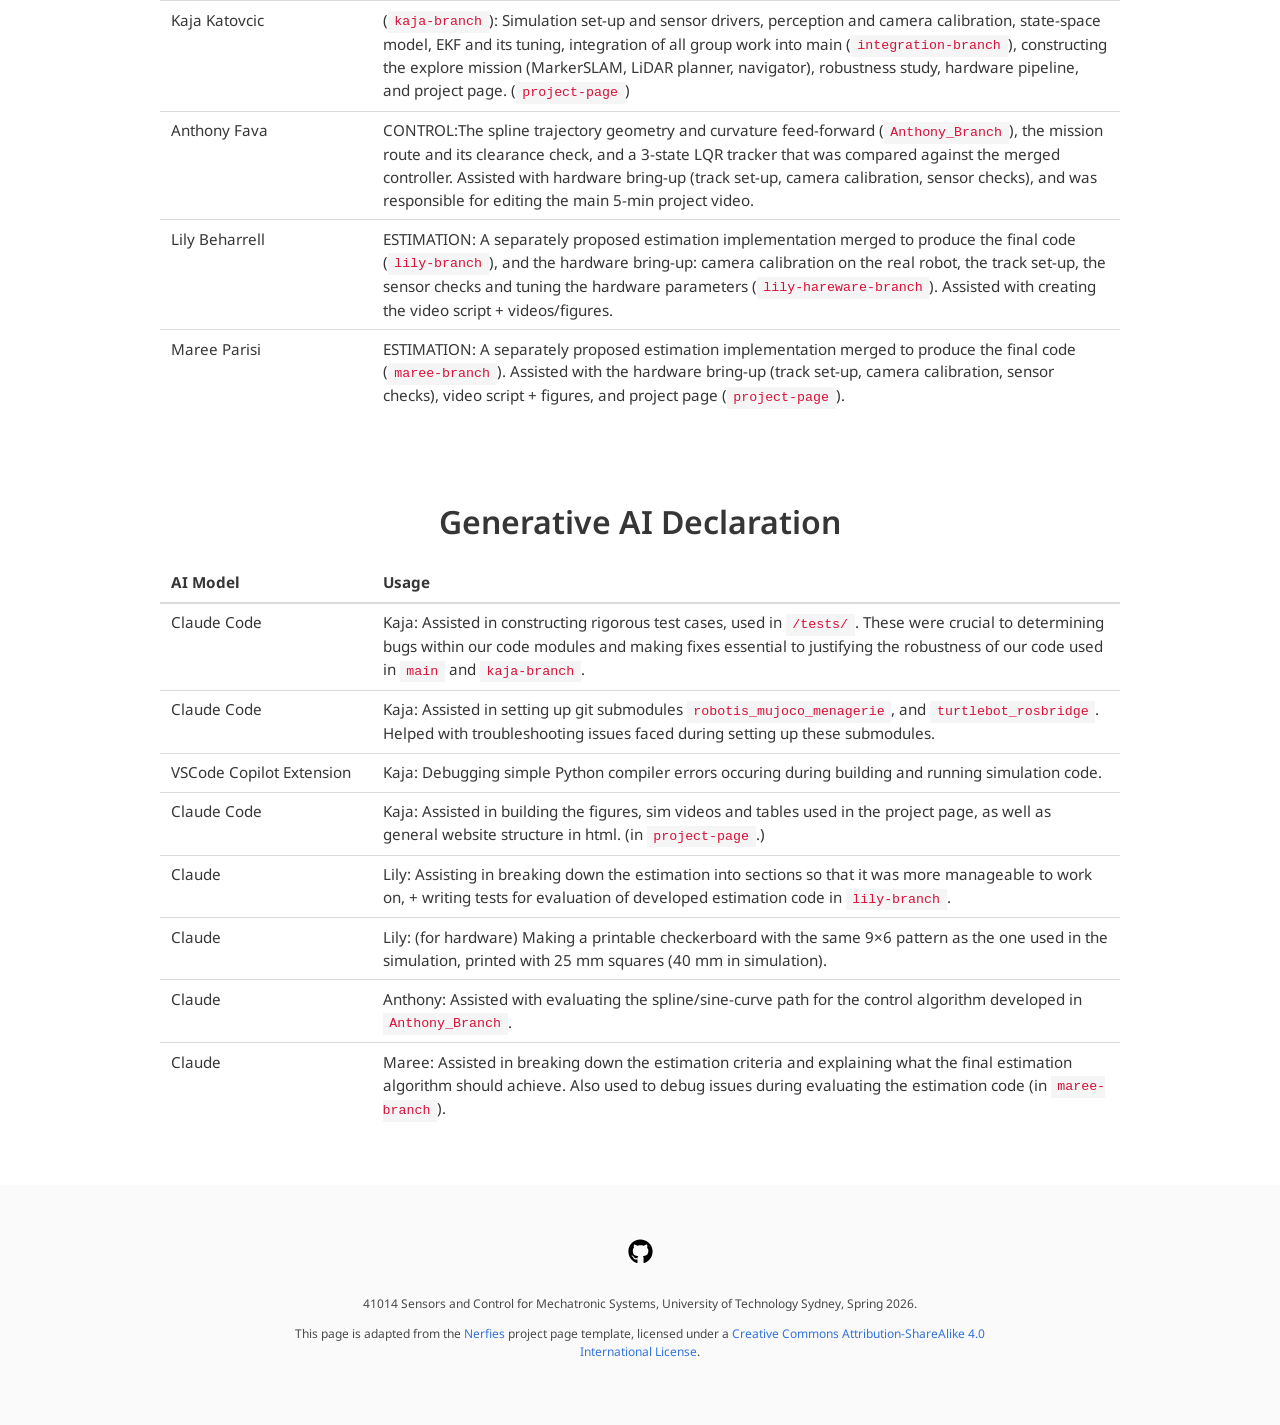
==== commit 68b78117: "Fix contribution typo and checkerboard description" ====
--- a/index.html
+++ b/index.html
@@ -417,7 +417,7 @@
           </tr>
           <tr>
             <td>Maree Parisi</td>
-            <td>ESTIMATION: A separately proposed estimation implementation merged to product the final
+            <td>ESTIMATION: A separately proposed estimation implementation merged to produce the final
               code (<code>maree-branch</code>). Assisted with the hardware bring-up (track set-up, camera calibration,
               sensor checks), video script + figures, and project page (<code>project-page</code>).
             </td>
@@ -466,8 +466,8 @@
           </tr>
           <tr>
             <td>Claude</td>
-            <td>Lily: (for hardware) Making a printable checkerboard that was exactly the same as the one used in
-              the simulation.
+            <td>Lily: (for hardware) Making a printable checkerboard with the same 9&times;6 pattern as the one used in
+              the simulation, printed with 25&nbsp;mm squares (40&nbsp;mm in simulation).
             </td>
           </tr>
           <tr>
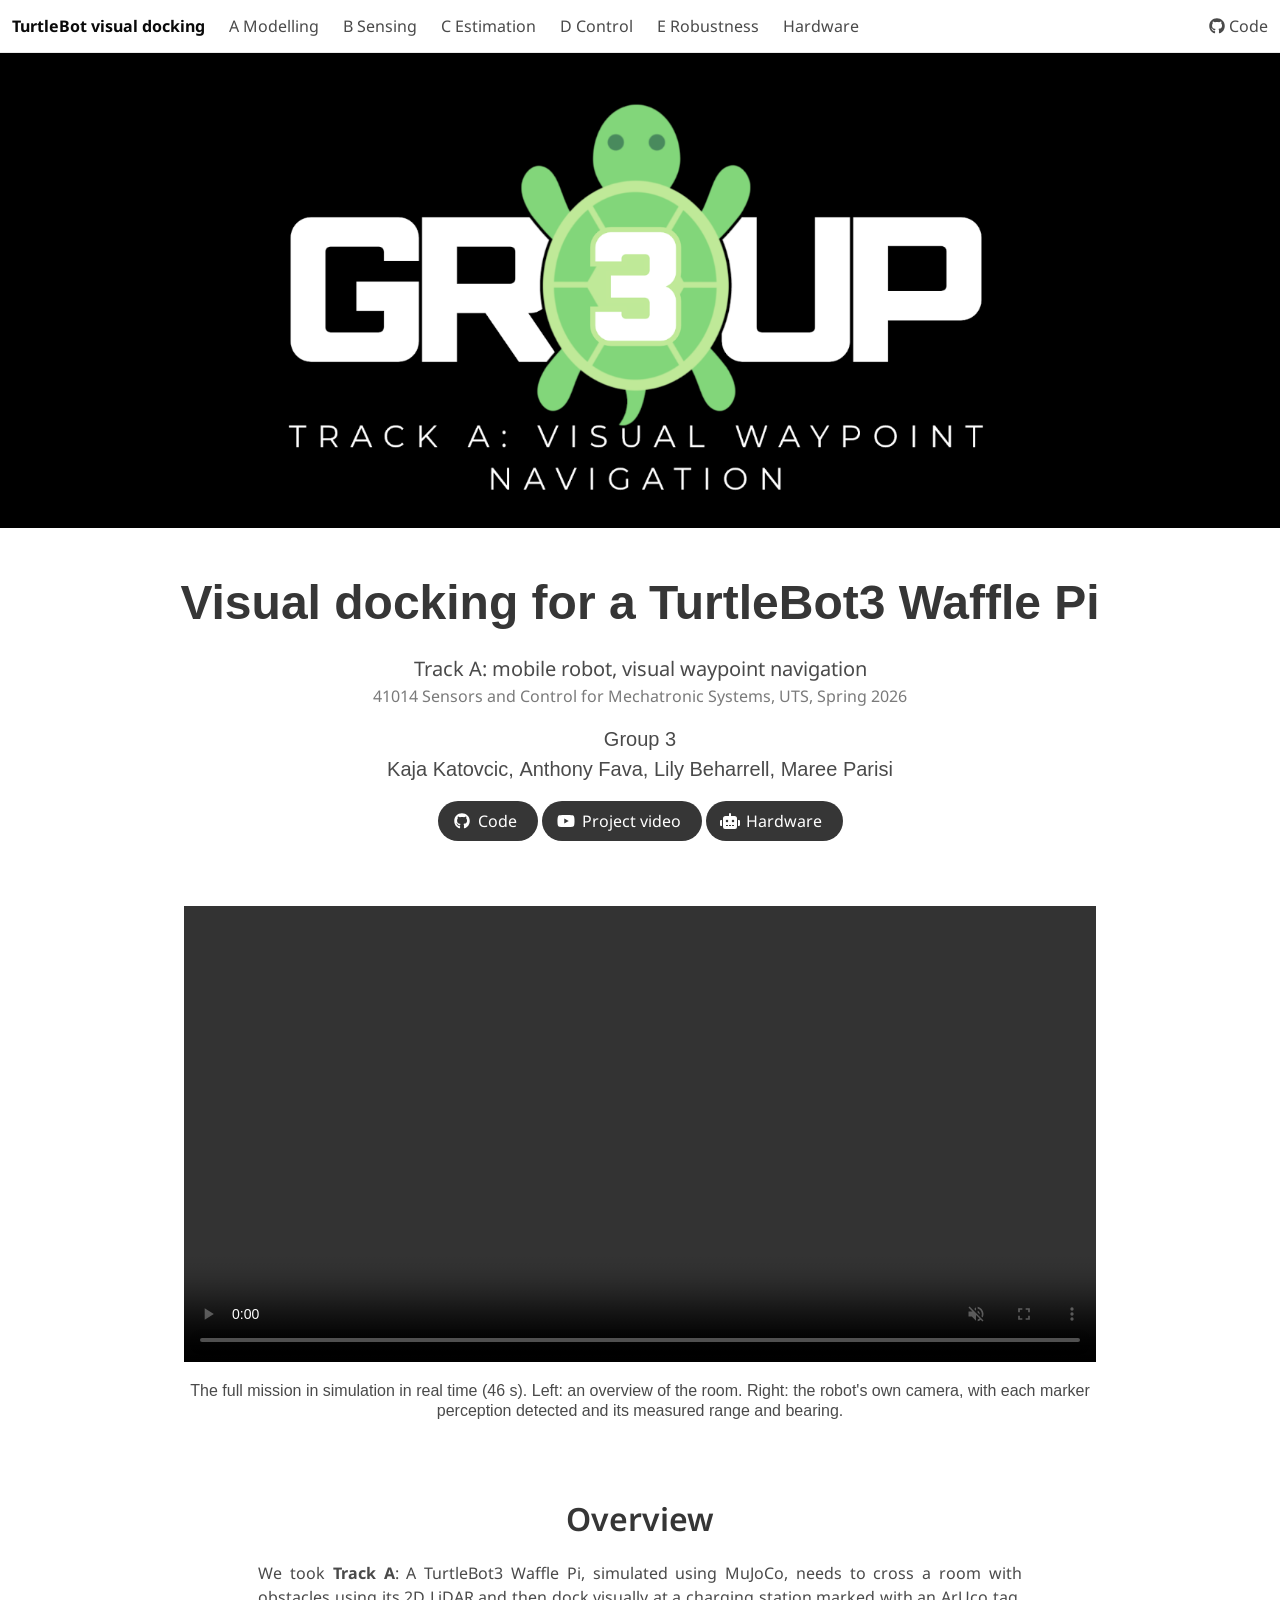
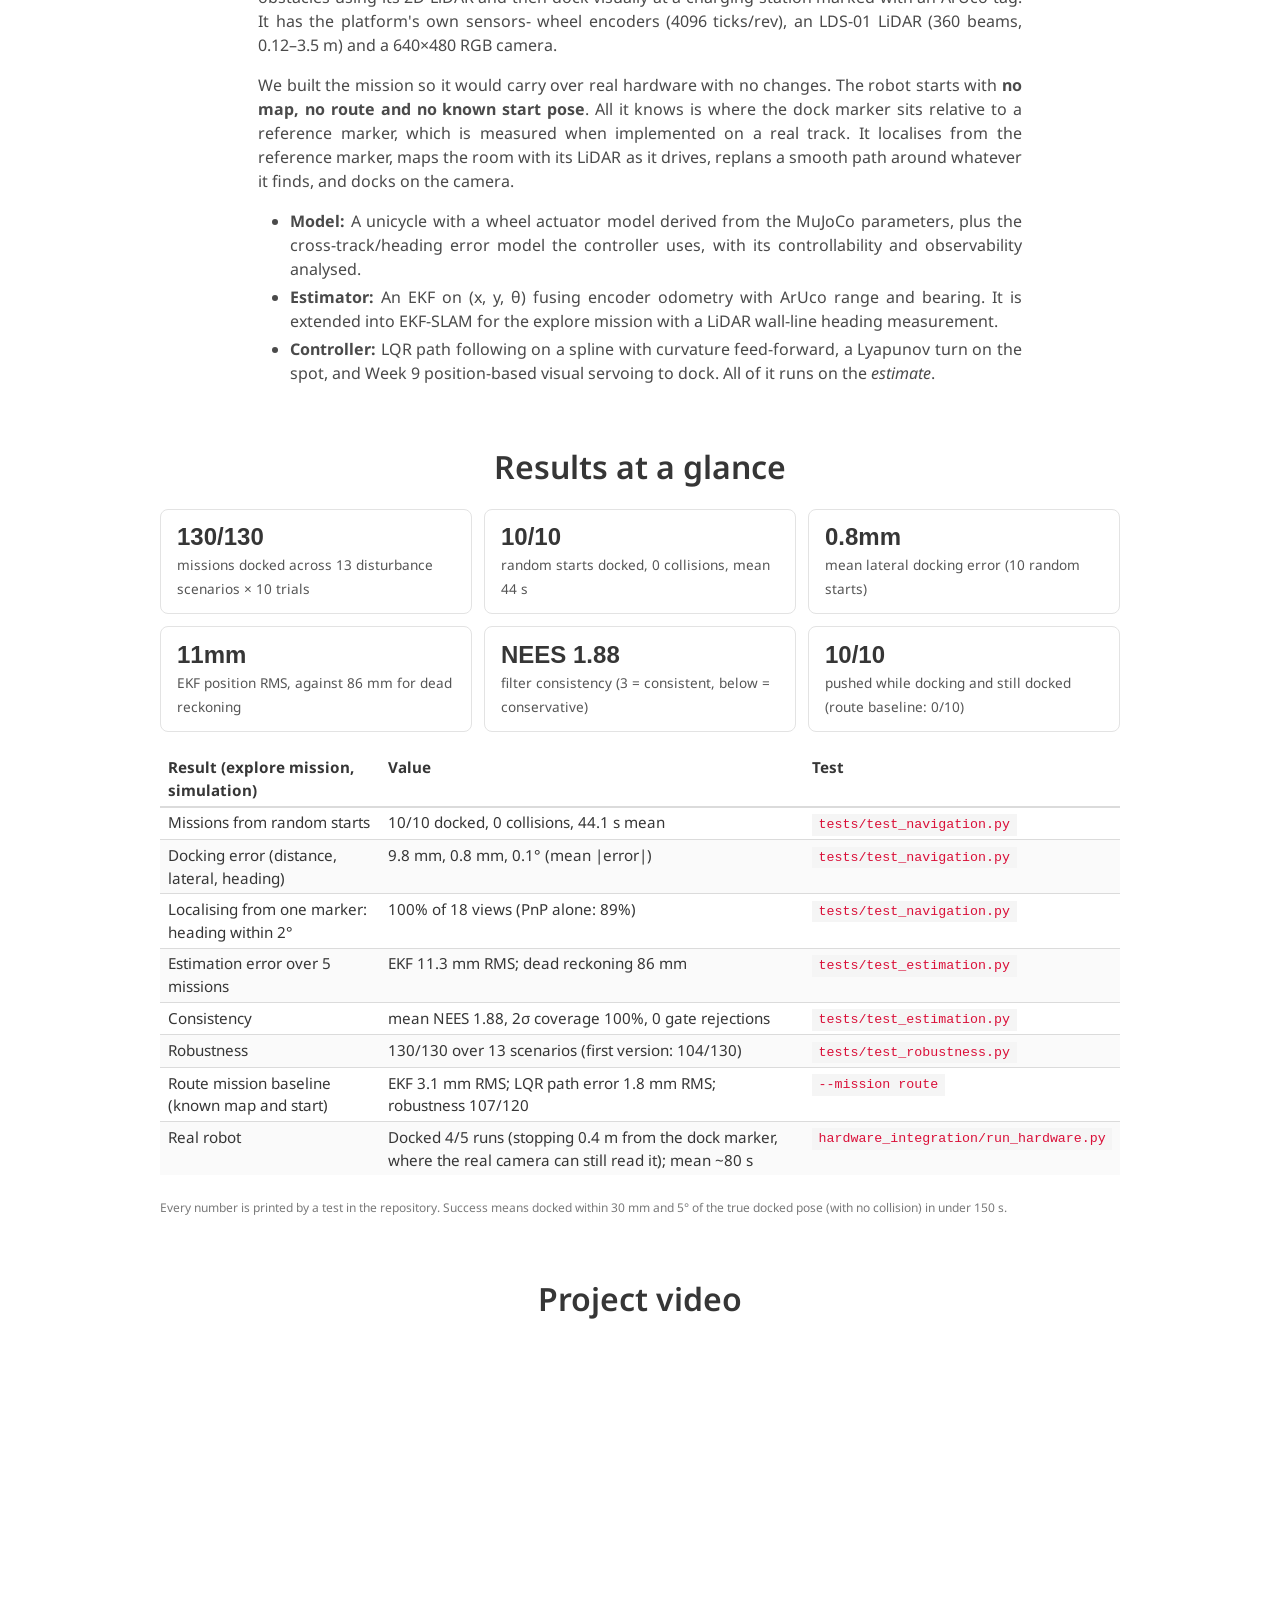
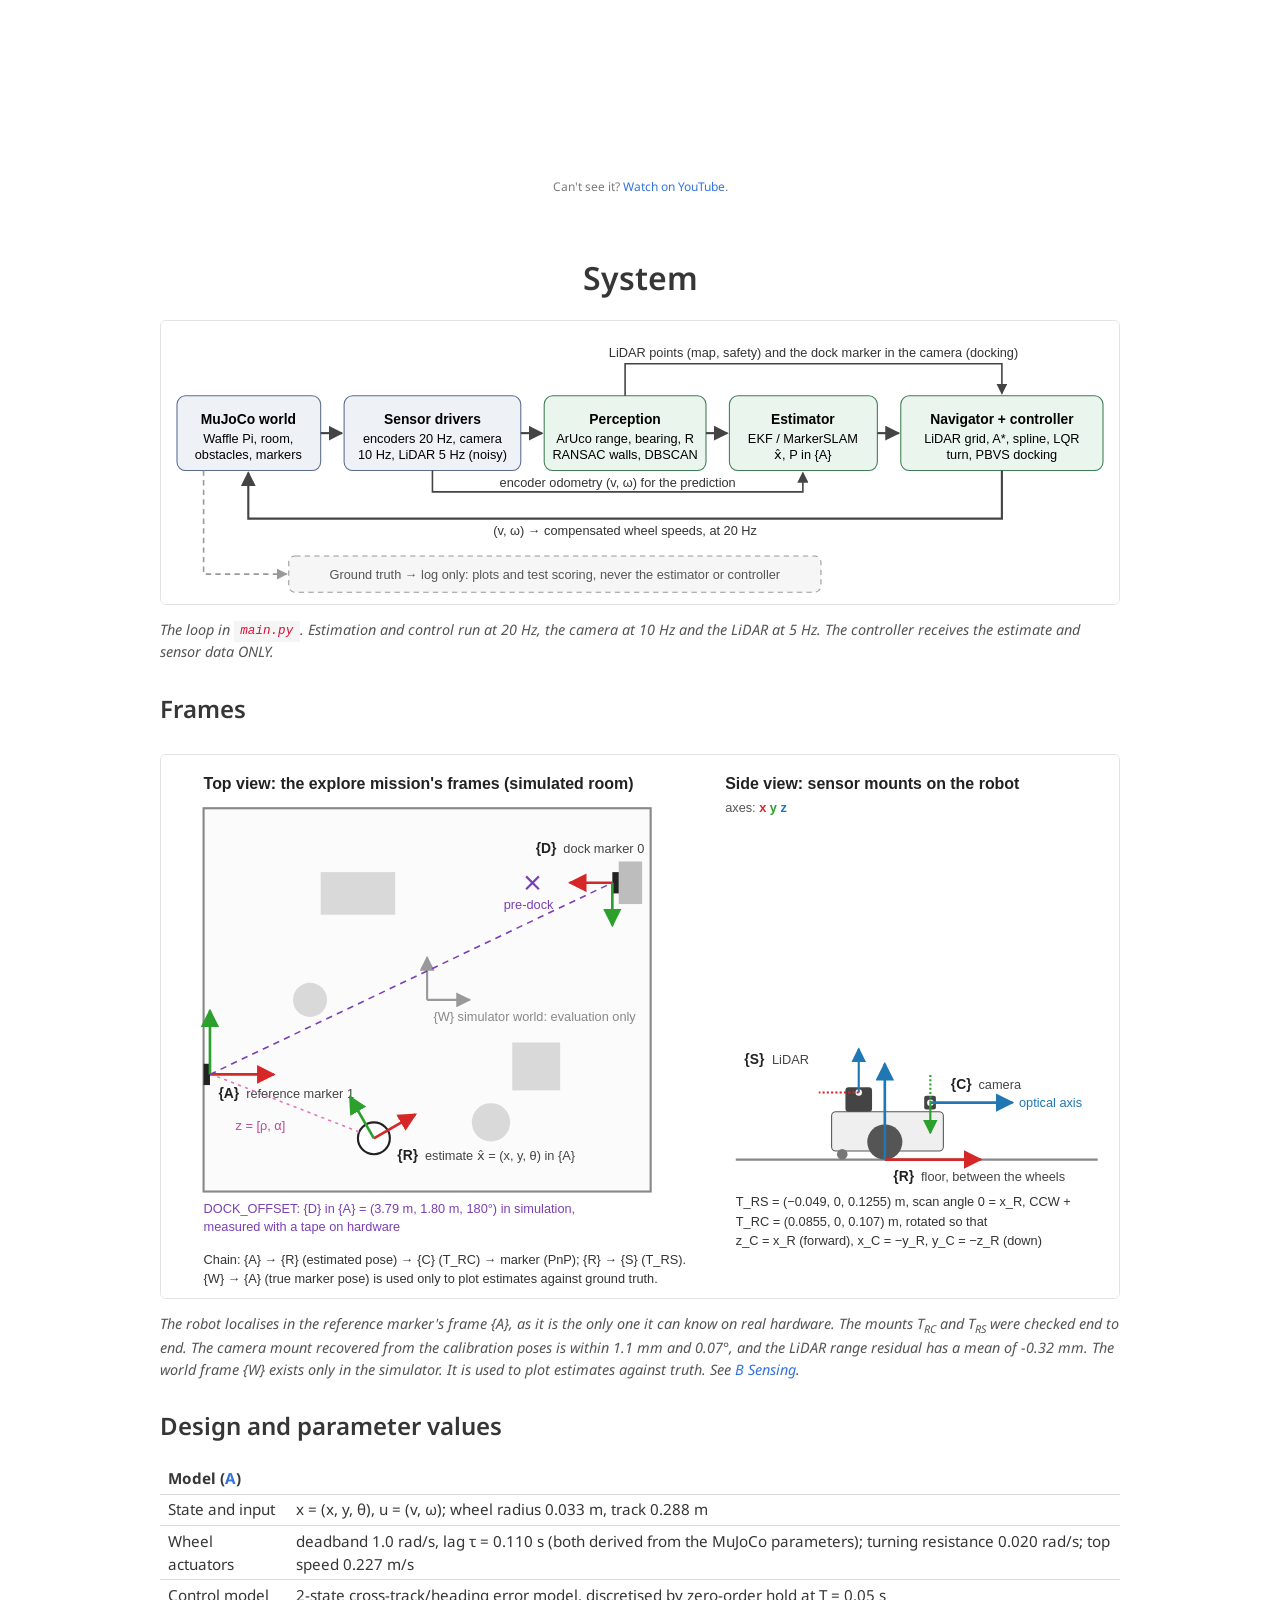
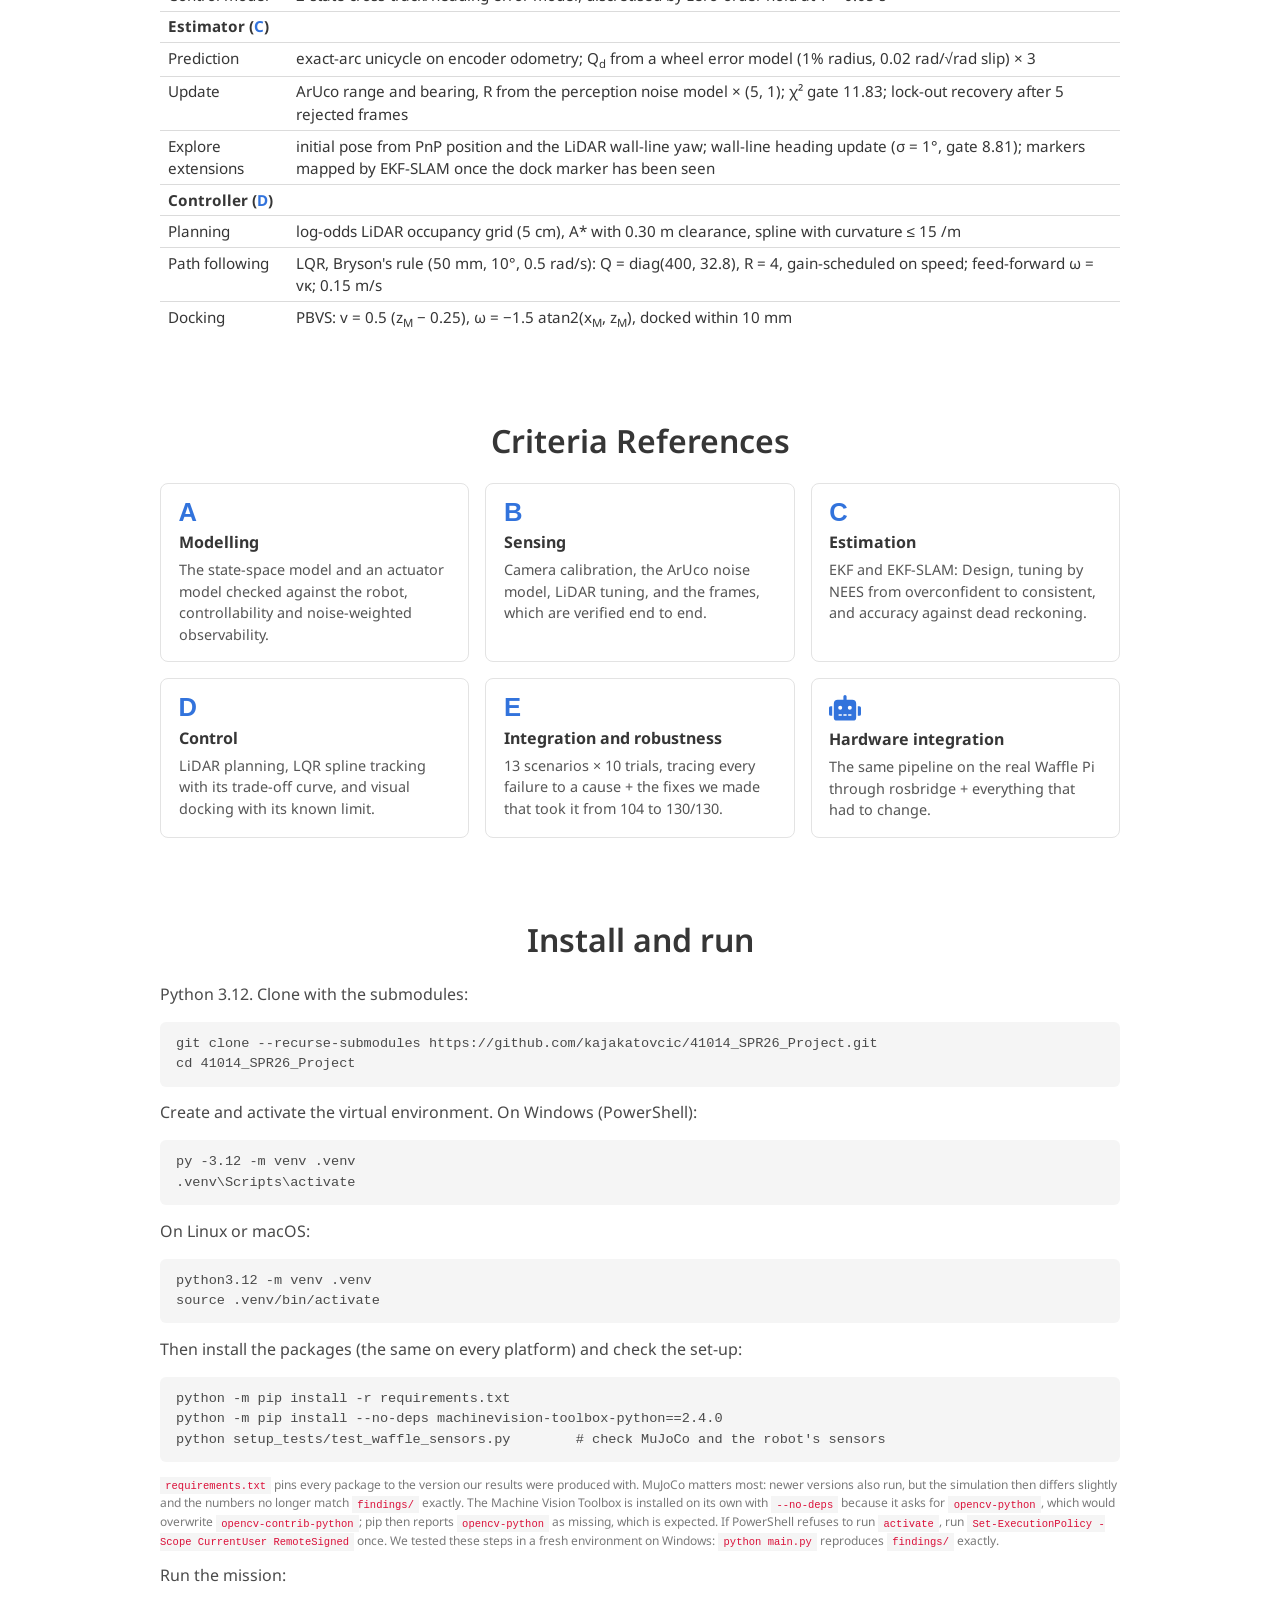
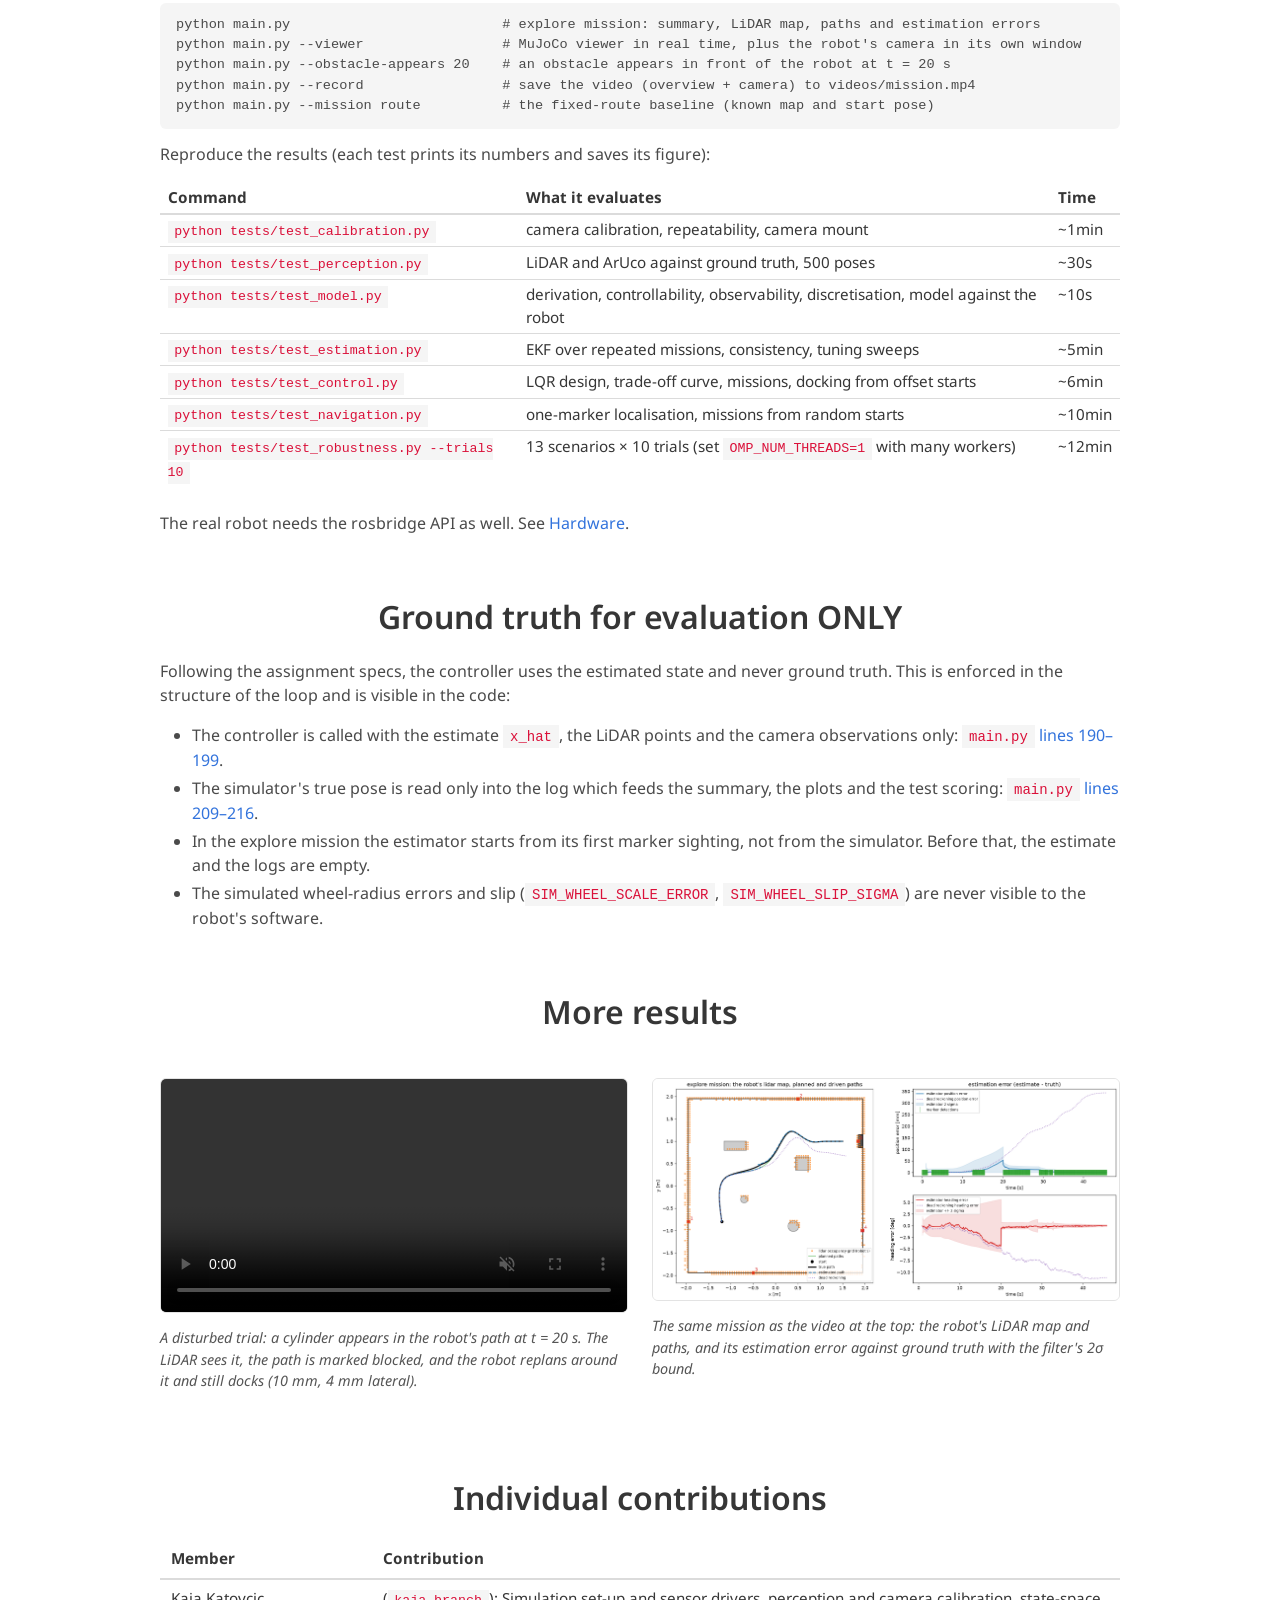
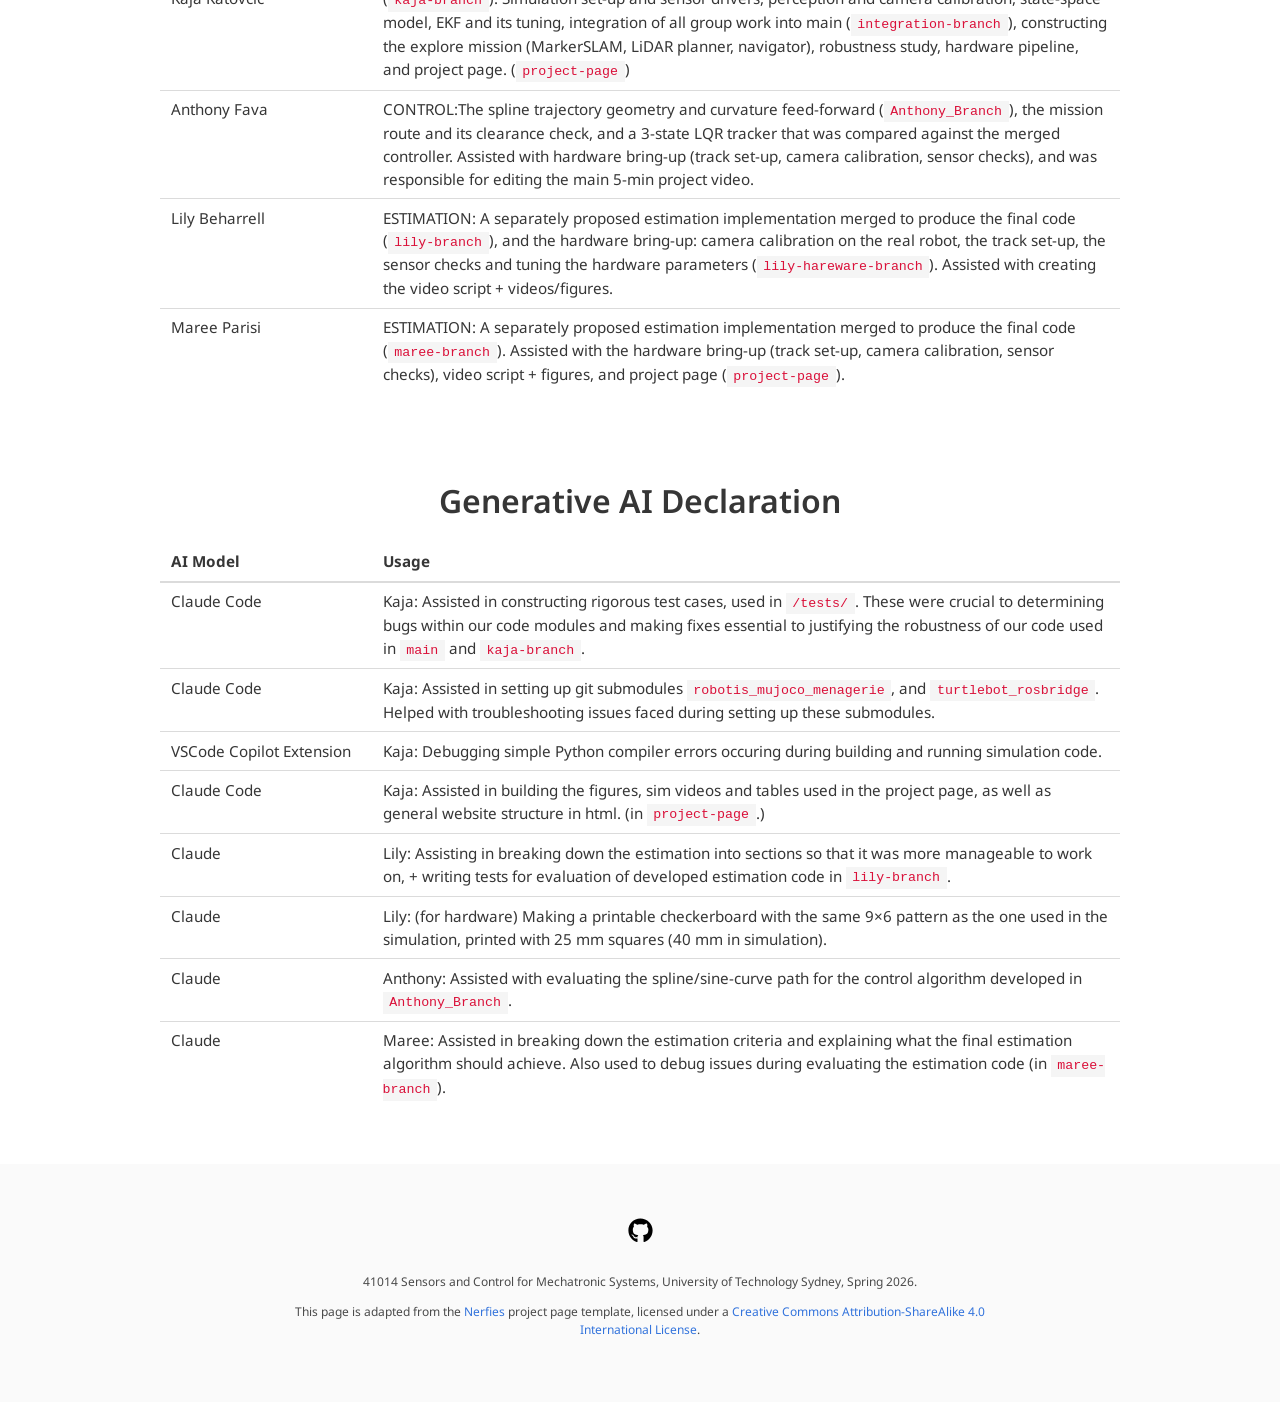
==== commit 82481957: "Use the requirements files in the project page's install steps Match the README: install with requir" ====
--- a/index.html
+++ b/index.html
@@ -303,16 +303,17 @@
     <pre class="cmd">python3.12 -m venv .venv
 source .venv/bin/activate</pre>
     <p>Then install the packages (the same on every platform) and check the set-up:</p>
-    <pre class="cmd">python -m pip install mujoco==3.15.0 numpy matplotlib open3d spatialmath-python tqdm control sympy
-python -m pip install opencv-contrib-python==4.10.0.84
-python -m pip install --no-deps machinevision-toolbox-python
-python -m pip install mvtb-data ansitable pgraph-python
+    <pre class="cmd">python -m pip install -r requirements.txt
+python -m pip install --no-deps machinevision-toolbox-python==2.4.0
 python setup_tests/test_waffle_sensors.py        # check MuJoCo and the robot's sensors</pre>
     <p class="is-size-7 has-text-grey">
-      <code>mujoco==3.15.0</code> is the version our results were produced with. Newer versions also run, but the
-      simulation then differs slightly and the numbers no longer match <code>findings/</code> exactly. If PowerShell
-      refuses to run <code>activate</code>, run <code>Set-ExecutionPolicy -Scope CurrentUser RemoteSigned</code> once.
-      We tested these steps on a fresh clone on Windows.
+      <code>requirements.txt</code> pins every package to the version our results were produced with. MuJoCo matters
+      most: newer versions also run, but the simulation then differs slightly and the numbers no longer match
+      <code>findings/</code> exactly. The Machine Vision Toolbox is installed on its own with <code>--no-deps</code>
+      because it asks for <code>opencv-python</code>, which would overwrite <code>opencv-contrib-python</code>; pip then
+      reports <code>opencv-python</code> as missing, which is expected. If PowerShell refuses to run
+      <code>activate</code>, run <code>Set-ExecutionPolicy -Scope CurrentUser RemoteSigned</code> once. We tested these
+      steps in a fresh environment on Windows: <code>python main.py</code> reproduces <code>findings/</code> exactly.
     </p>
     <p>Run the mission:</p>
     <pre class="cmd">python main.py                          # explore mission: summary, LiDAR map, paths and estimation errors
